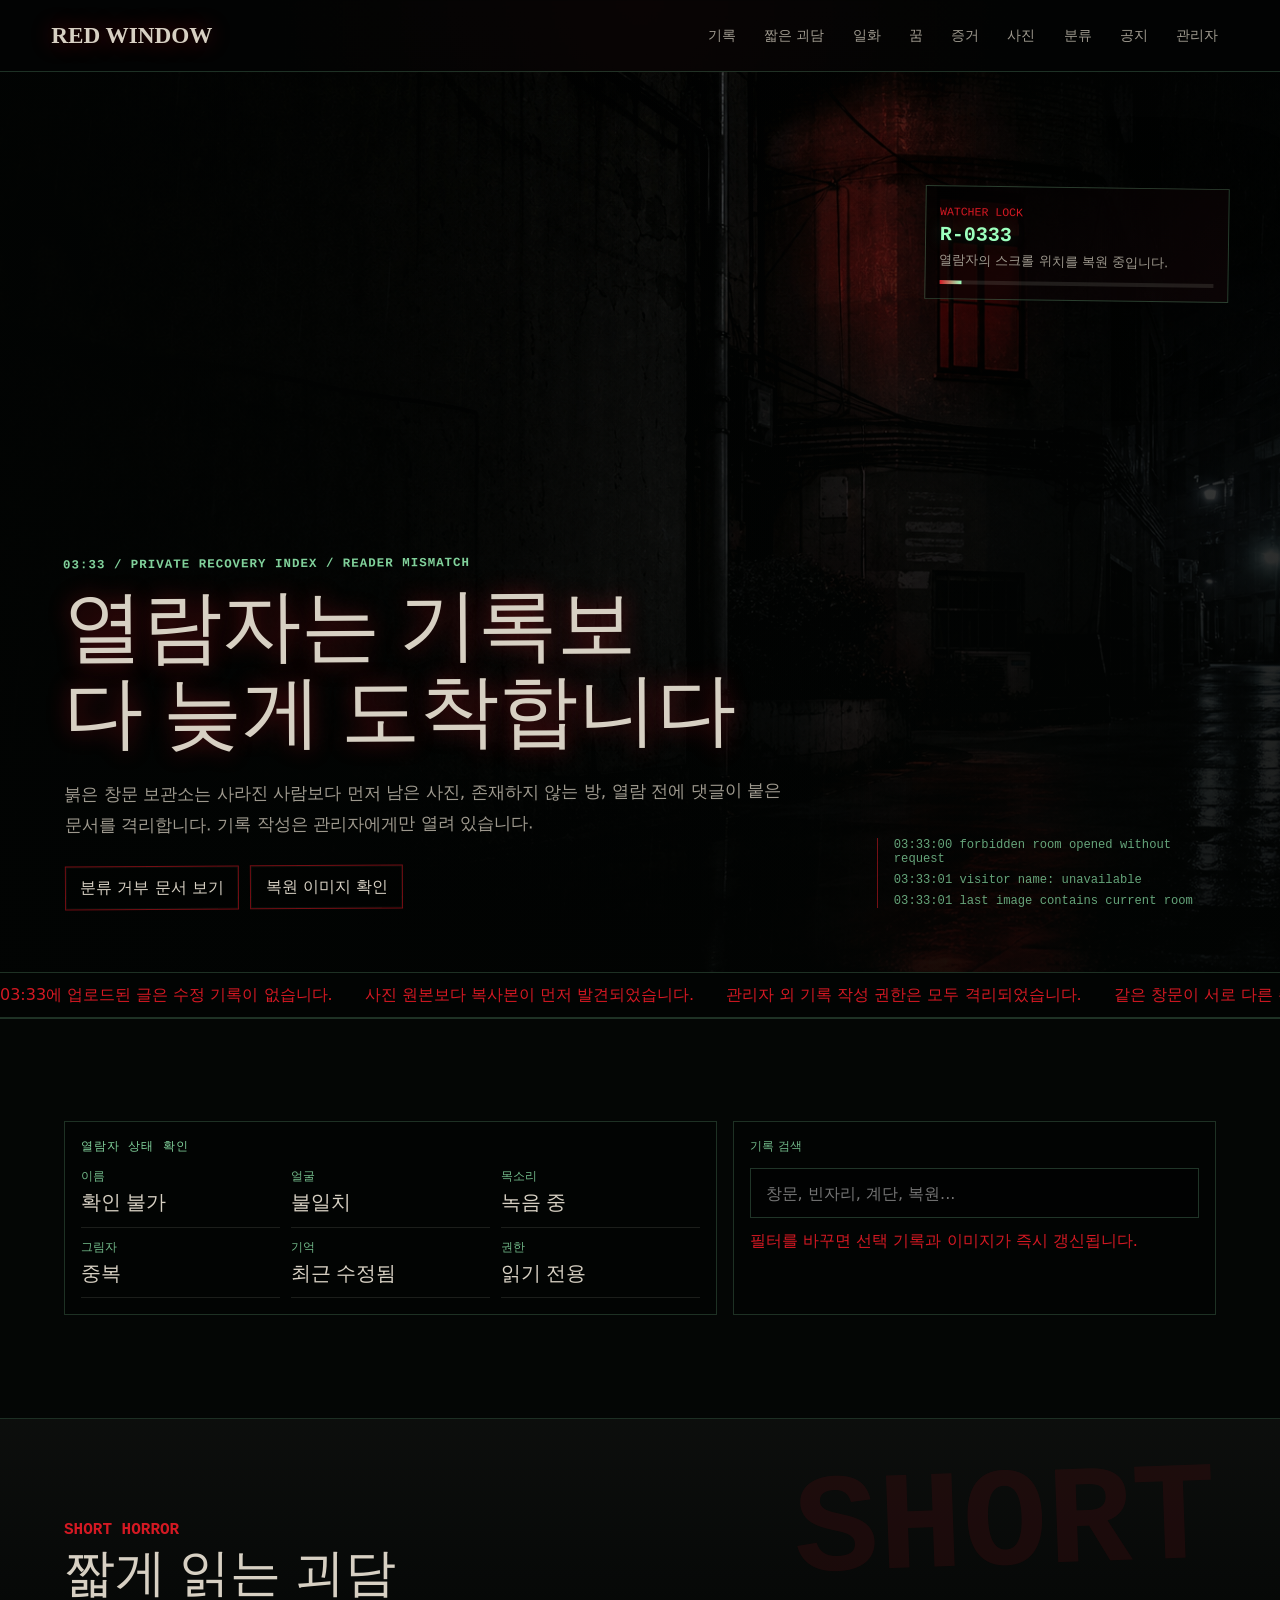
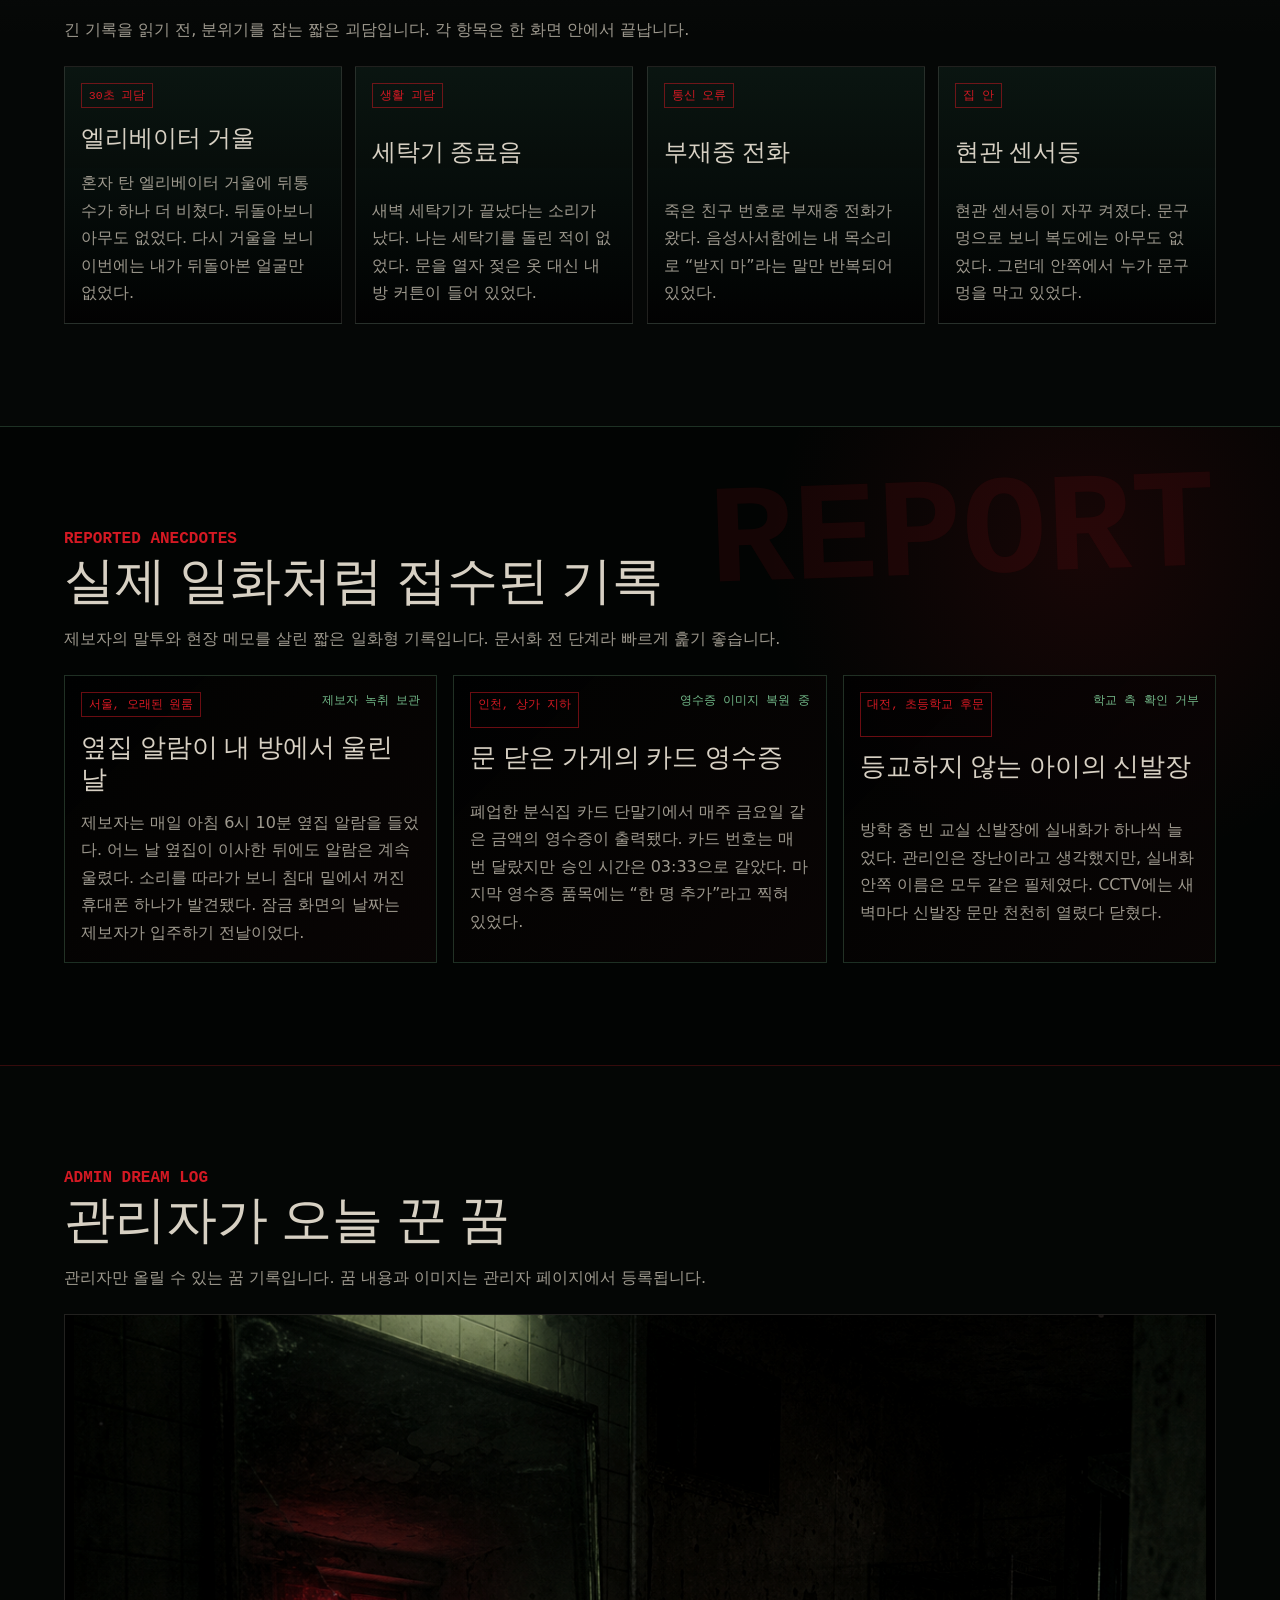
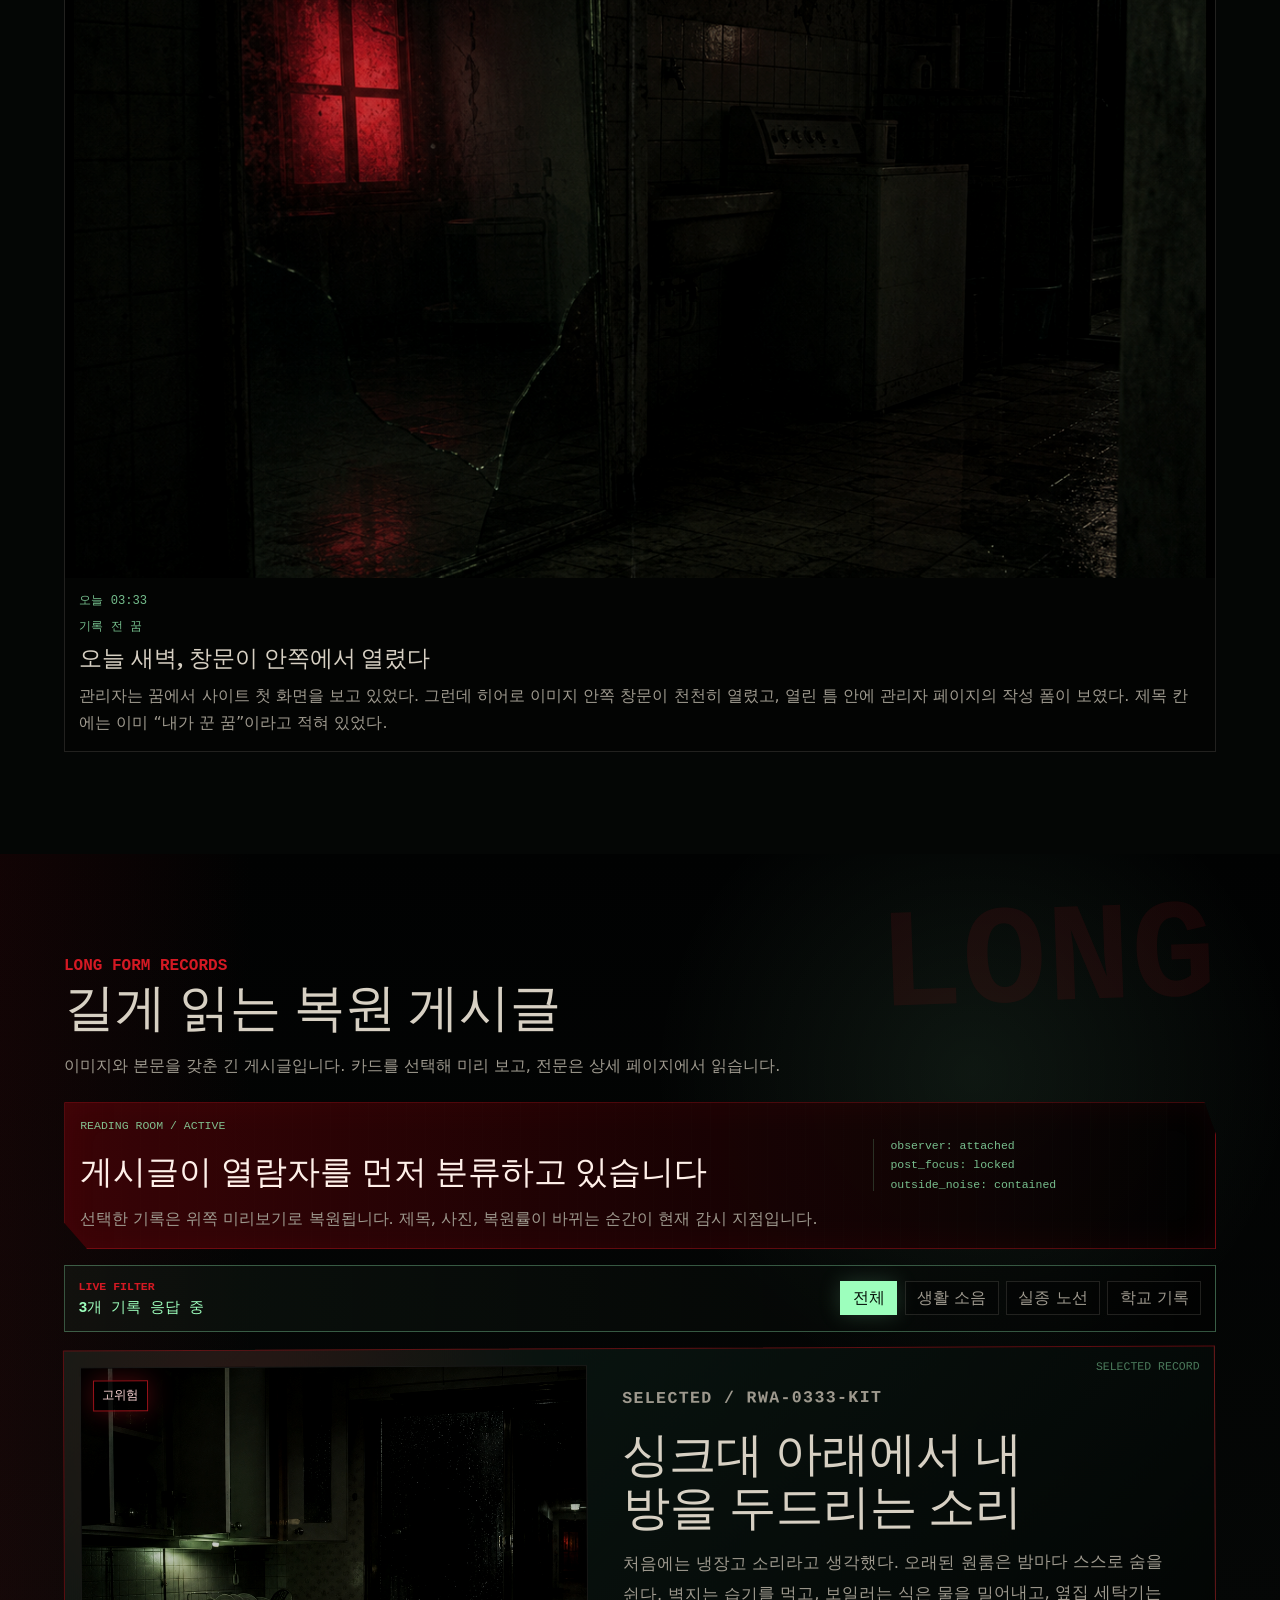
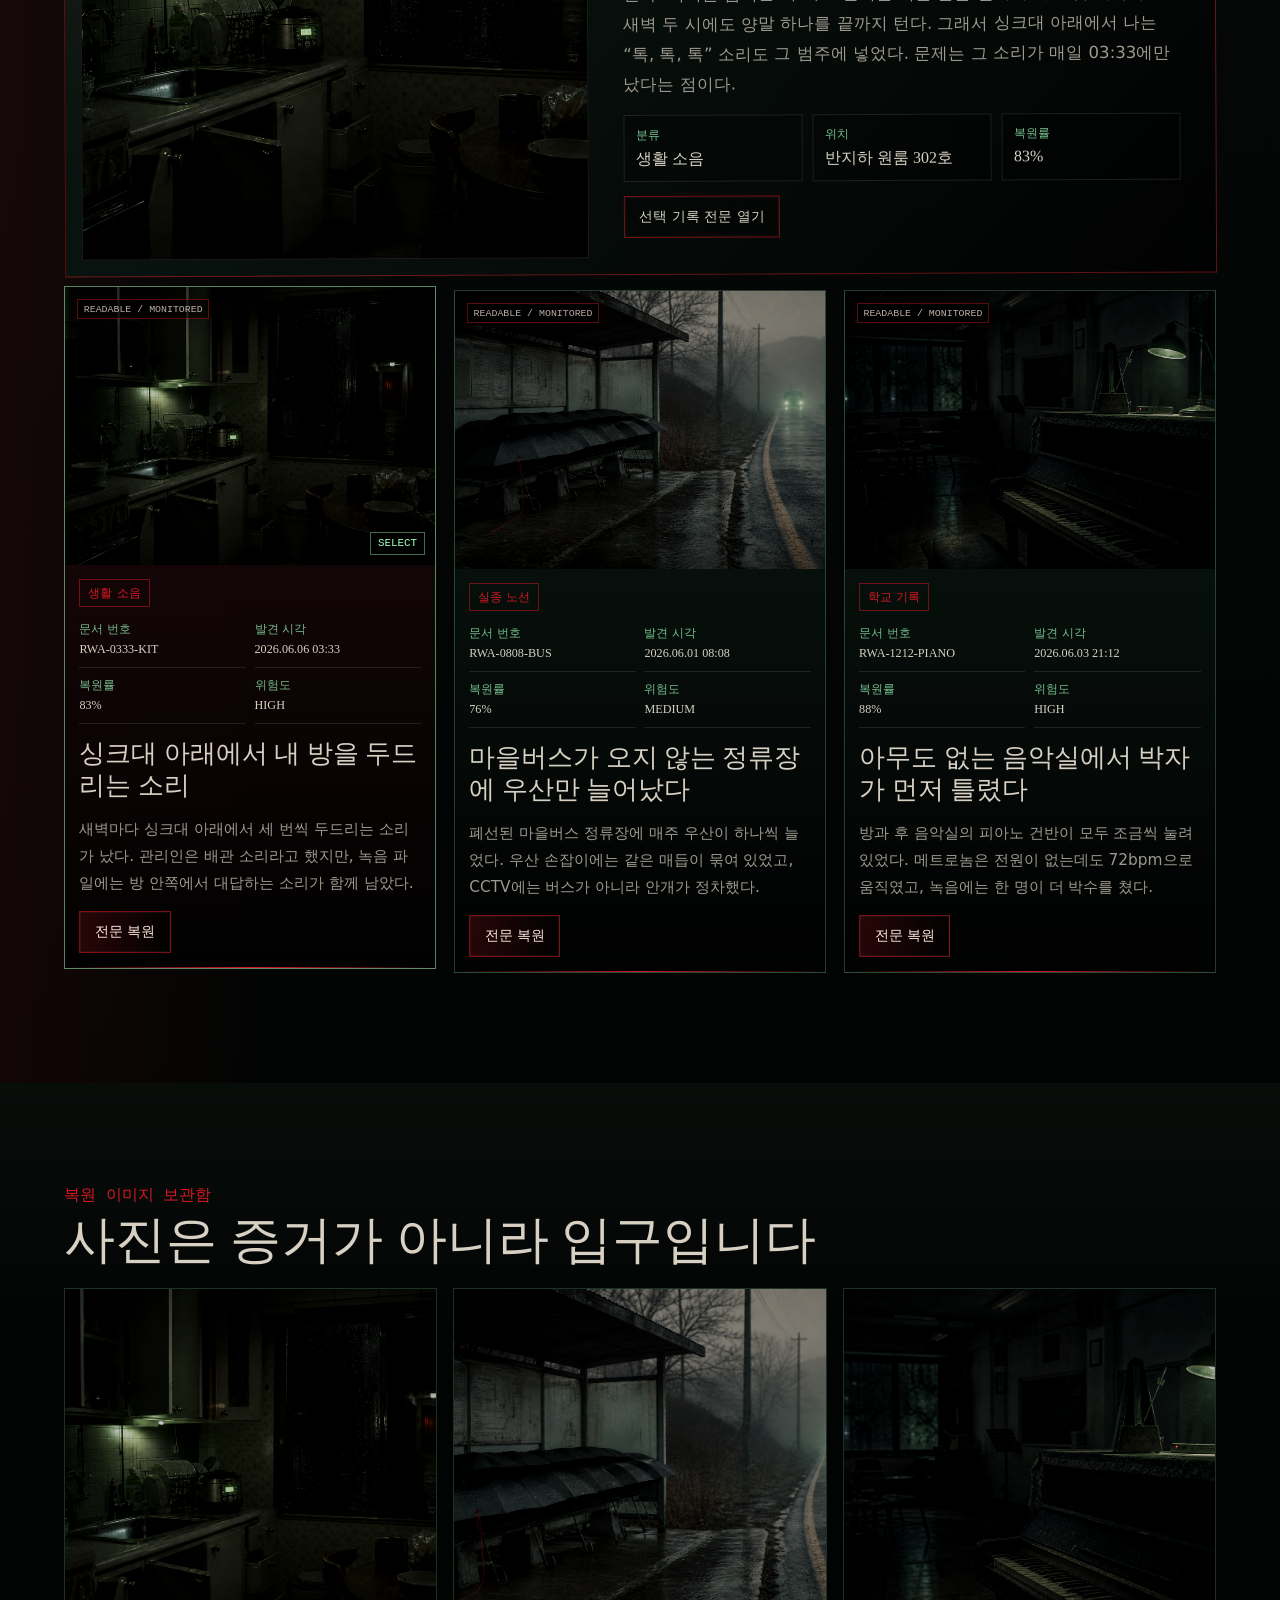
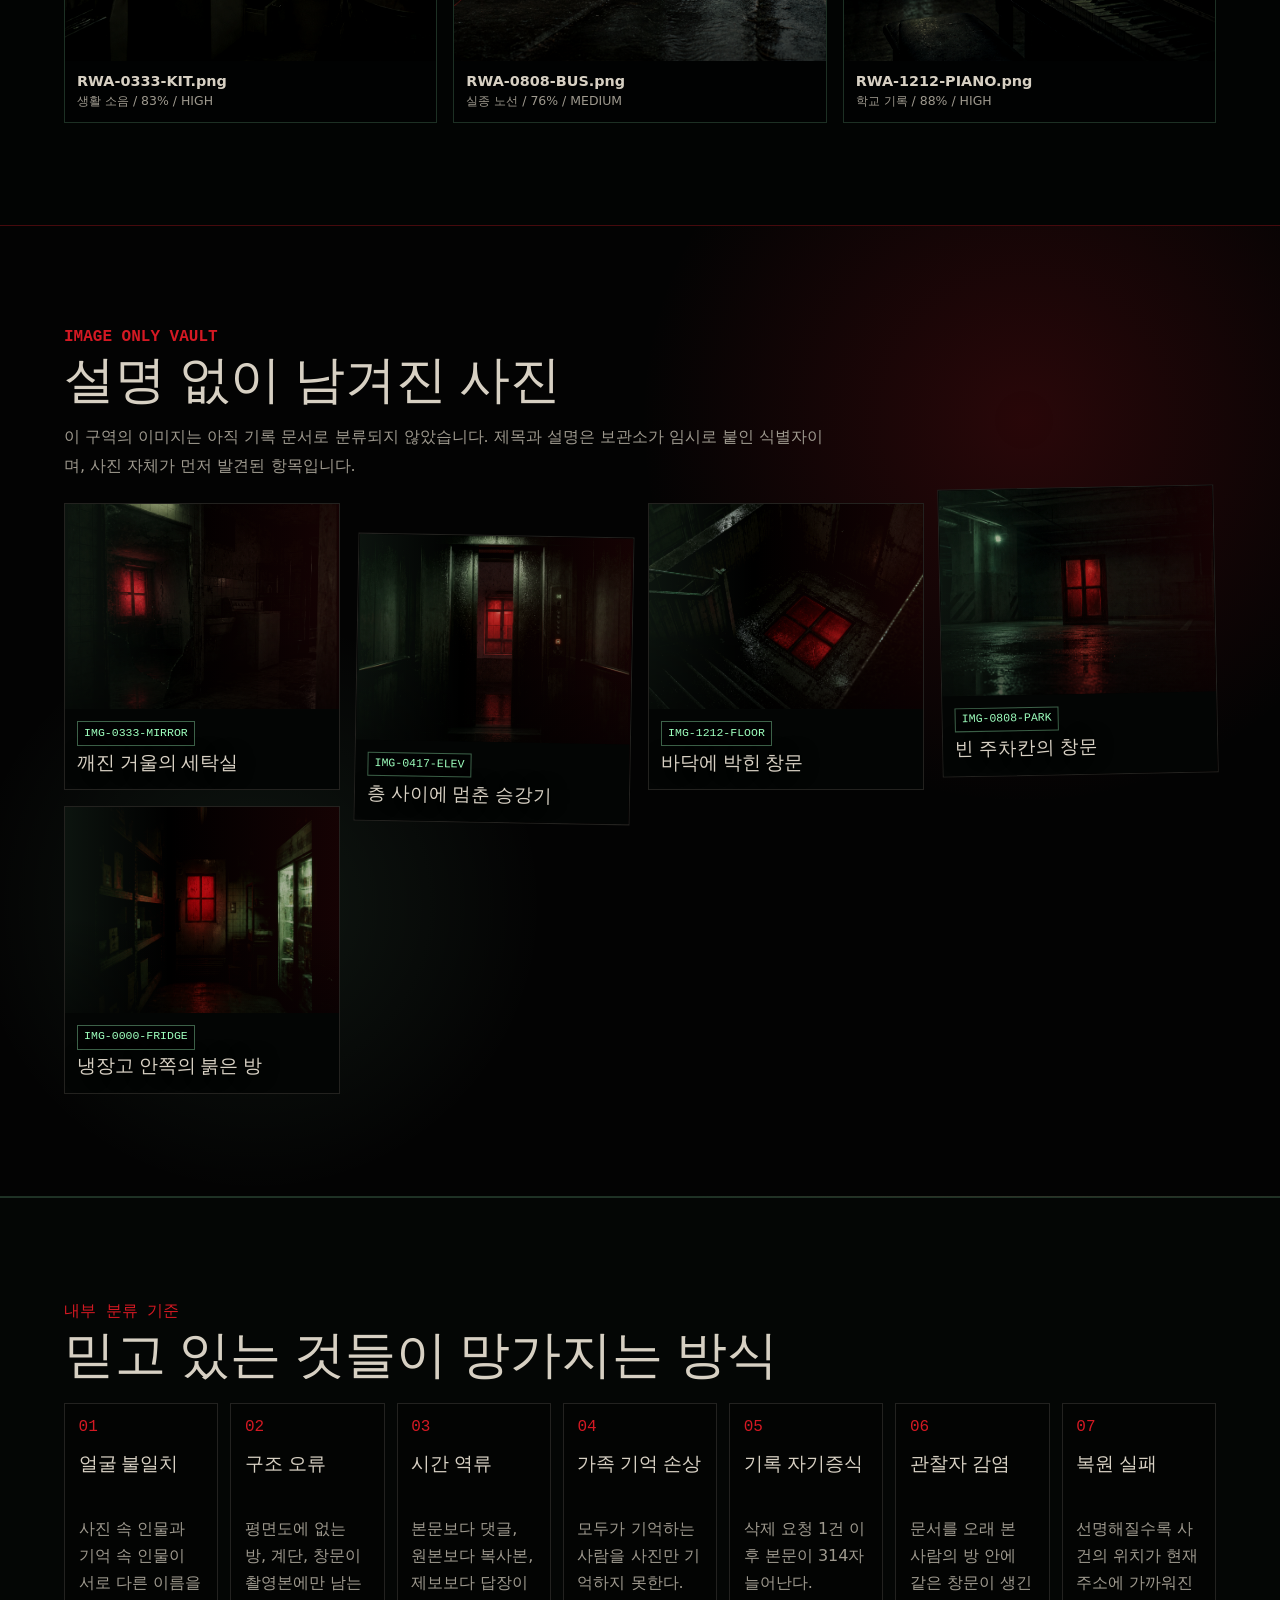
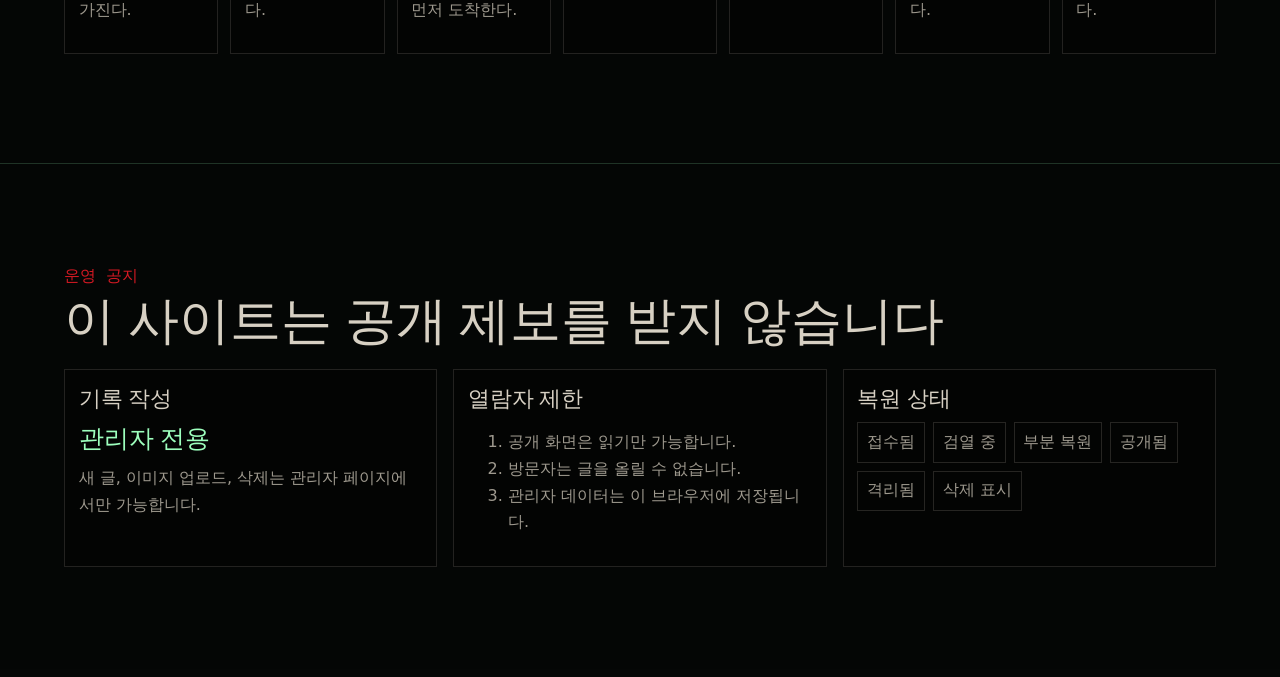
==== index.html @ 546f2773 "Add static red window website" ====
<!doctype html>
<html lang="ko">
  <head>
    <meta charset="UTF-8" />
    <meta name="viewport" content="width=device-width, initial-scale=1.0" />
    <title>RED WINDOW</title>
    <link rel="stylesheet" href="./css/styles.css" />
  </head>
  <body>
    <div class="noise" aria-hidden="true"></div>
    <div class="cursor-light" aria-hidden="true"></div>
    <div class="haunt-layer" aria-hidden="true">
      <span>뒤돌아보지 마세요</span>
      <span>기록이 먼저 읽었습니다</span>
      <span>03:33</span>
      <span>열람자 불일치</span>
    </div>
    <div class="apparition" id="apparition" aria-hidden="true">방금 뒤에서 열람했습니다</div>
    <div class="terminal-bleed" aria-hidden="true">
      <span>restore://reader_shadow.diff</span>
      <span>face_match: failed</span>
      <span>window_count: +1</span>
      <span>do_not_scroll_back</span>
    </div>

    <header class="site-header">
      <a class="brand glitch-text" href="#top" data-text="RED WINDOW">RED WINDOW</a>
      <nav class="main-nav" aria-label="주요 메뉴">
        <a href="#archive">기록</a>
        <a href="#short-stories">짧은 괴담</a>
        <a href="#anecdotes">일화</a>
        <a href="#dreams">꿈</a>
        <a href="#evidence">증거</a>
        <a href="#image-vault">사진</a>
        <a href="#protocol">분류</a>
        <a href="#notice">공지</a>
        <a href="./admin.html">관리자</a>
      </nav>
    </header>

    <main>
      <section class="hero" id="top">
        <img src="./assets/red-window-site-hero.png" alt="비 오는 골목의 붉은 창문" class="hero-image" />
        <div class="hero-shade"></div>
        <div class="hero-content">
          <p class="kicker">03:33 / PRIVATE RECOVERY INDEX / READER MISMATCH</p>
          <h1 class="glitch-text hero-title" data-text="열람자는 기록보다 늦게 도착합니다">
            열람자는 기록보다 늦게 도착합니다
          </h1>
          <p class="hero-copy">
            붉은 창문 보관소는 사라진 사람보다 먼저 남은 사진, 존재하지 않는 방,
            열람 전에 댓글이 붙은 문서를 격리합니다. 기록 작성은 관리자에게만 열려 있습니다.
          </p>
          <div class="hero-actions">
            <a href="#archive">분류 거부 문서 보기</a>
            <a href="#evidence">복원 이미지 확인</a>
          </div>
        </div>
        <div class="corner-log" aria-live="polite">
          <span>03:33:00 forbidden room opened without request</span>
          <span>03:33:01 visitor name: unavailable</span>
          <span>03:33:01 last image contains current room</span>
        </div>
        <aside class="watcher-panel" aria-label="관찰자 패널">
          <span>WATCHER LOCK</span>
          <strong id="watcher-code">R-0333</strong>
          <p id="watcher-message">열람자의 스크롤 위치를 복원 중입니다.</p>
          <div><i id="watcher-bar"></i></div>
        </aside>
      </section>

      <section class="ticker" aria-label="이상 신호">
        <span>03:33에 업로드된 글은 수정 기록이 없습니다.</span>
        <span>사진 원본보다 복사본이 먼저 발견되었습니다.</span>
        <span>관리자 외 기록 작성 권한은 모두 격리되었습니다.</span>
        <span>같은 창문이 서로 다른 주소에서 보고되었습니다.</span>
      </section>

      <section class="identity-check">
        <div class="identity-panel">
          <p class="type">열람자 상태 확인</p>
          <dl>
            <div><dt>이름</dt><dd>확인 불가</dd></div>
            <div><dt>얼굴</dt><dd>불일치</dd></div>
            <div><dt>목소리</dt><dd>녹음 중</dd></div>
            <div><dt>그림자</dt><dd>중복</dd></div>
            <div><dt>기억</dt><dd>최근 수정됨</dd></div>
            <div><dt>권한</dt><dd>읽기 전용</dd></div>
          </dl>
        </div>
        <div class="search-panel">
          <label for="archive-search">기록 검색</label>
          <input id="archive-search" type="search" placeholder="창문, 빈자리, 계단, 복원..." />
          <p class="search-output" id="search-output">입력하기 전에 이미 결과가 선택되었습니다.</p>
        </div>
      </section>

      <section class="quick-board" id="short-stories">
        <div class="section-sigil" aria-hidden="true">SHORT</div>
        <div class="section-title">
          <p>SHORT HORROR</p>
          <h2>짧게 읽는 괴담</h2>
        </div>
        <p class="section-guide">긴 기록을 읽기 전, 분위기를 잡는 짧은 괴담입니다. 각 항목은 한 화면 안에서 끝납니다.</p>
        <div class="quick-grid" id="short-story-list"></div>
      </section>

      <section class="anecdote-board" id="anecdotes">
        <div class="section-sigil" aria-hidden="true">REPORT</div>
        <div class="section-title">
          <p>REPORTED ANECDOTES</p>
          <h2>실제 일화처럼 접수된 기록</h2>
        </div>
        <p class="section-guide">제보자의 말투와 현장 메모를 살린 짧은 일화형 기록입니다. 문서화 전 단계라 빠르게 훑기 좋습니다.</p>
        <div class="anecdote-list" id="anecdote-list"></div>
      </section>

      <section class="dream-board" id="dreams">
        <div class="section-title">
          <p>ADMIN DREAM LOG</p>
          <h2>관리자가 오늘 꾼 꿈</h2>
        </div>
        <p class="section-guide">관리자만 올릴 수 있는 꿈 기록입니다. 꿈 내용과 이미지는 관리자 페이지에서 등록됩니다.</p>
        <div class="dream-grid" id="dream-list"></div>
      </section>

      <section class="archive-board" id="archive">
        <div class="section-sigil" aria-hidden="true">LONG</div>
        <div class="section-title">
          <p>LONG FORM RECORDS</p>
          <h2>길게 읽는 복원 게시글</h2>
        </div>
        <p class="section-guide">이미지와 본문을 갖춘 긴 게시글입니다. 카드를 선택해 미리 보고, 전문은 상세 페이지에서 읽습니다.</p>
        <aside class="archive-surveillance" aria-label="게시글 감시 상태">
          <span>READING ROOM / ACTIVE</span>
          <strong>게시글이 열람자를 먼저 분류하고 있습니다</strong>
          <p>선택한 기록은 위쪽 미리보기로 복원됩니다. 제목, 사진, 복원률이 바뀌는 순간이 현재 감시 지점입니다.</p>
          <div>
            <i>observer: attached</i>
            <i>post_focus: locked</i>
            <i>outside_noise: contained</i>
          </div>
        </aside>
        <div class="archive-console" aria-label="기록 제어 패널">
          <div>
            <span class="console-label">LIVE FILTER</span>
            <strong id="archive-count">0 records responding</strong>
          </div>
          <div class="filter-tabs" id="filter-tabs"></div>
        </div>
        <article class="featured-record" id="featured-record" aria-live="polite"></article>
        <div class="cards" id="record-list"></div>
      </section>

      <section class="evidence-vault" id="evidence">
        <div class="section-title">
          <p>복원 이미지 보관함</p>
          <h2>사진은 증거가 아니라 입구입니다</h2>
        </div>
        <div class="evidence-grid" id="evidence-grid"></div>
      </section>

      <section class="image-vault" id="image-vault">
        <div class="section-title">
          <p>IMAGE ONLY VAULT</p>
          <h2>설명 없이 남겨진 사진</h2>
        </div>
        <p class="image-vault-copy">
          이 구역의 이미지는 아직 기록 문서로 분류되지 않았습니다. 제목과 설명은 보관소가 임시로 붙인 식별자이며,
          사진 자체가 먼저 발견된 항목입니다.
        </p>
        <div class="image-only-grid" id="image-only-grid"></div>
      </section>

      <section class="category-board" id="protocol">
        <div class="section-title">
          <p>내부 분류 기준</p>
          <h2>믿고 있는 것들이 망가지는 방식</h2>
        </div>
        <div class="category-grid">
          <article><span>01</span><strong>얼굴 불일치</strong><p>사진 속 인물과 기억 속 인물이 서로 다른 이름을 가진다.</p></article>
          <article><span>02</span><strong>구조 오류</strong><p>평면도에 없는 방, 계단, 창문이 촬영본에만 남는다.</p></article>
          <article><span>03</span><strong>시간 역류</strong><p>본문보다 댓글, 원본보다 복사본, 제보보다 답장이 먼저 도착한다.</p></article>
          <article><span>04</span><strong>가족 기억 손상</strong><p>모두가 기억하는 사람을 사진만 기억하지 못한다.</p></article>
          <article><span>05</span><strong>기록 자기증식</strong><p>삭제 요청 1건 이후 본문이 314자 늘어난다.</p></article>
          <article><span>06</span><strong>관찰자 감염</strong><p>문서를 오래 본 사람의 방 안에 같은 창문이 생긴다.</p></article>
          <article><span>07</span><strong>복원 실패</strong><p>선명해질수록 사건의 위치가 현재 주소에 가까워진다.</p></article>
        </div>
      </section>

      <section class="operations-board" id="notice">
        <div class="section-title">
          <p>운영 공지</p>
          <h2>이 사이트는 공개 제보를 받지 않습니다</h2>
        </div>
        <div class="operations-grid">
          <article>
            <h3>기록 작성</h3>
            <p>관리자 전용</p>
            <span>새 글, 이미지 업로드, 삭제는 관리자 페이지에서만 가능합니다.</span>
          </article>
          <article>
            <h3>열람자 제한</h3>
            <ol>
              <li>공개 화면은 읽기만 가능합니다.</li>
              <li>방문자는 글을 올릴 수 없습니다.</li>
              <li>관리자 데이터는 이 브라우저에 저장됩니다.</li>
            </ol>
          </article>
          <article>
            <h3>복원 상태</h3>
            <div class="status-stack">
              <span>접수됨</span>
              <span>검열 중</span>
              <span>부분 복원</span>
              <span>공개됨</span>
              <span>격리됨</span>
              <span>삭제 표시</span>
            </div>
          </article>
        </div>
      </section>
    </main>

    <dialog class="record-dialog" id="record-dialog">
      <button class="dialog-close" type="button" id="dialog-close" aria-label="닫기">닫기</button>
      <article id="dialog-content"></article>
    </dialog>

    <script src="./data/data.js"></script>
    <script src="./js/fear.js"></script>
    <script src="./js/main.js"></script>
  </body>
</html>
---- css/styles.css ----
:root {
  --bg: #050706;
  --panel: rgba(8, 17, 14, 0.78);
  --paper: #d7d0c3;
  --paper-dim: #9e998e;
  --acid: #9dffbd;
  --red: #d41923;
  --rust: #8f3c24;
  --line: rgba(157, 255, 189, 0.18);
  --shadow: rgba(0, 0, 0, 0.78);
  --cursor-x: 50vw;
  --cursor-y: 50vh;
  color: var(--paper);
  background: var(--bg);
  font-family:
    "IBM Plex Sans KR",
    "Apple SD Gothic Neo",
    "Malgun Gothic",
    system-ui,
    sans-serif;
  font-synthesis: none;
  text-rendering: optimizeLegibility;
  -webkit-font-smoothing: antialiased;
  -moz-osx-font-smoothing: grayscale;
}

* {
  box-sizing: border-box;
}

html {
  scroll-behavior: smooth;
  background: var(--bg);
}

body {
  min-width: 360px;
  min-height: 100vh;
  margin: 0;
  color: var(--paper);
  background:
    radial-gradient(circle at 50% 0%, rgba(212, 25, 35, 0.12), transparent 24rem),
    linear-gradient(180deg, #050706, #020403 38rem, #050706);
}

body::before {
  content: "";
  position: fixed;
  inset: 0;
  z-index: 35;
  pointer-events: none;
  opacity: 0.06;
  background: repeating-linear-gradient(
    0deg,
    rgba(255, 255, 255, 0.12) 0,
    rgba(255, 255, 255, 0.12) 1px,
    transparent 1px,
    transparent 4px
  );
  mix-blend-mode: overlay;
}

a,
button {
  color: inherit;
}

a {
  text-decoration: none;
}

button,
input,
textarea,
select {
  font: inherit;
}

button {
  cursor: pointer;
}

.noise,
.cursor-light {
  position: fixed;
  inset: 0;
  pointer-events: none;
}

.noise {
  display: none;
  z-index: 34;
  opacity: 0.04;
  background-image:
    linear-gradient(rgba(157, 255, 189, 0.16) 1px, transparent 1px),
    linear-gradient(90deg, rgba(212, 25, 35, 0.12) 1px, transparent 1px);
  background-size: 3px 3px;
}

.cursor-light {
  display: none;
  z-index: 33;
  background: none;
}

.site-header {
  position: fixed;
  inset: 0 0 auto;
  z-index: 40;
  min-height: 72px;
  display: flex;
  align-items: center;
  justify-content: space-between;
  gap: 1rem;
  padding: 0.85rem clamp(1rem, 4vw, 4rem);
  border-bottom: 1px solid var(--line);
  background: rgba(2, 4, 3, 0.72);
  backdrop-filter: blur(14px);
}

.brand {
  color: var(--paper);
  font-family: "Noto Serif KR", serif;
  font-size: clamp(1rem, 2vw, 1.45rem);
  font-weight: 900;
  letter-spacing: 0;
}

.main-nav {
  display: flex;
  flex-wrap: wrap;
  justify-content: flex-end;
  gap: 0.4rem;
}

.main-nav a {
  min-height: 34px;
  display: inline-flex;
  align-items: center;
  border: 1px solid transparent;
  padding: 0 0.62rem;
  color: var(--paper-dim);
  font-size: 0.86rem;
}

.main-nav a:hover {
  border-color: var(--line);
  color: var(--acid);
  background: rgba(157, 255, 189, 0.04);
}

.glitch-text {
  position: relative;
  text-shadow: 0 0 22px rgba(212, 25, 35, 0.45);
}

.glitch-text::before,
.glitch-text::after {
  content: attr(data-text);
  position: absolute;
  inset: 0;
  pointer-events: none;
  opacity: 0;
}

.glitch-text::before {
  color: var(--red);
  transform: translate(2px, -1px);
}

.glitch-text::after {
  color: var(--acid);
  transform: translate(-2px, 1px);
}

.glitch-text:hover::before,
.glitch-text:hover::after,
.hero-title::before,
.hero-title::after {
  animation: glitchFlash 3.6s steps(1) infinite;
}

.hero {
  position: relative;
  min-height: 100vh;
  display: grid;
  align-items: end;
  overflow: hidden;
  padding: 8rem clamp(1rem, 5vw, 5rem) 4rem;
}

.hero-image {
  position: absolute;
  inset: 0;
  width: 100%;
  height: 100%;
  object-fit: cover;
  filter: saturate(0.86) contrast(1.08) brightness(0.88);
  transform: scale(1.02);
  animation: imageBreath 9s ease-in-out infinite alternate;
}

.hero-shade {
  position: absolute;
  inset: 0;
  background:
    linear-gradient(90deg, rgba(2, 4, 3, 0.82), rgba(2, 4, 3, 0.28) 46%, rgba(2, 4, 3, 0.62)),
    linear-gradient(180deg, rgba(2, 4, 3, 0.06), rgba(2, 4, 3, 0.78));
}

.hero-content {
  position: relative;
  z-index: 1;
  width: min(50rem, 100%);
}

.kicker,
.type {
  margin: 0 0 0.8rem;
  color: rgba(157, 255, 189, 0.82);
  font-family: Consolas, "IBM Plex Mono", monospace;
  font-size: 0.78rem;
  font-weight: 700;
  letter-spacing: 0.08em;
}

.hero-title {
  margin: 0;
  color: var(--paper);
  font-family: "Noto Serif KR", serif;
  font-size: clamp(2.8rem, 6.2vw, 6.2rem);
  line-height: 1.08;
  letter-spacing: 0;
  text-wrap: balance;
}

.hero-copy {
  width: min(46rem, 100%);
  margin: 1.4rem 0 0;
  color: var(--paper-dim);
  font-size: 1.08rem;
  line-height: 1.8;
}

.hero-actions {
  display: flex;
  flex-wrap: wrap;
  gap: 0.7rem;
  margin-top: 1.6rem;
}

.hero-actions a,
.warped-link,
.admin-form button,
.admin-gate button,
.admin-panel-head button,
.submit-band a {
  min-height: 42px;
  border: 1px solid rgba(212, 25, 35, 0.55);
  border-radius: 0;
  padding: 0.65rem 0.9rem;
  color: var(--paper);
  background: rgba(0, 0, 0, 0.35);
  box-shadow: inset 0 0 0 1px rgba(157, 255, 189, 0.05);
  text-decoration: none;
}

.hero-actions a:hover,
.warped-link:hover,
.admin-form button:hover,
.admin-gate button:hover,
.admin-panel-head button:hover {
  color: var(--acid);
  border-color: var(--acid);
  background: rgba(157, 255, 189, 0.06);
}

.corner-log {
  position: absolute;
  right: clamp(1rem, 4vw, 4rem);
  bottom: 4rem;
  z-index: 1;
  width: min(22rem, calc(100vw - 2rem));
  display: grid;
  gap: 0.45rem;
  border-left: 1px solid rgba(212, 25, 35, 0.55);
  padding-left: 1rem;
  color: rgba(157, 255, 189, 0.64);
  font-family: Consolas, "IBM Plex Mono", monospace;
  font-size: 0.76rem;
}

.watcher-panel {
  position: absolute;
  right: clamp(1rem, 4vw, 4rem);
  top: 7.2rem;
  z-index: 2;
  width: min(19rem, calc(100vw - 2rem));
  border: 1px solid rgba(157, 255, 189, 0.24);
  padding: 0.85rem;
  color: var(--paper);
  background:
    linear-gradient(135deg, rgba(0, 0, 0, 0.66), rgba(21, 6, 8, 0.5)),
    rgba(0, 0, 0, 0.38);
  box-shadow: 0 24px 80px rgba(0, 0, 0, 0.5);
  backdrop-filter: blur(10px);
}

.watcher-panel span {
  color: var(--red);
  font-family: Consolas, "IBM Plex Mono", monospace;
  font-size: 0.72rem;
}

.watcher-panel strong {
  display: block;
  margin: 0.25rem 0;
  color: var(--acid);
  font-family: Consolas, "IBM Plex Mono", monospace;
  font-size: 1.25rem;
  text-shadow: 0 0 18px rgba(157, 255, 189, 0.22);
}

.watcher-panel p {
  margin: 0 0 0.65rem;
  color: var(--paper-dim);
  font-size: 0.82rem;
  line-height: 1.55;
}

.watcher-panel div {
  height: 4px;
  overflow: hidden;
  background: rgba(215, 208, 195, 0.12);
}

.watcher-panel i {
  display: block;
  width: 100%;
  height: 100%;
  transform-origin: left;
  background: linear-gradient(90deg, var(--red), var(--acid));
}

.ticker {
  display: flex;
  gap: 2rem;
  overflow: hidden;
  border-block: 1px solid var(--line);
  padding: 0.72rem 0;
  color: var(--red);
  background: #020403;
  white-space: nowrap;
}

.ticker span {
  min-width: max-content;
  animation: tickerMove 22s linear infinite;
}

.identity-check,
.quick-board,
.anecdote-board,
.dream-board,
.archive-board,
.category-board,
.evidence-vault,
.image-vault,
.operations-board,
.admin-shell {
  padding: clamp(4rem, 8vw, 7rem) clamp(1rem, 5vw, 5rem);
}

.identity-check {
  display: grid;
  grid-template-columns: minmax(0, 1.15fr) minmax(18rem, 0.85fr);
  gap: 1rem;
  border-top: 1px solid var(--line);
  background: #040605;
}

.identity-panel,
.search-panel,
.app-panel {
  border: 1px solid var(--line);
  background: rgba(0, 0, 0, 0.38);
  box-shadow: 0 22px 70px var(--shadow);
}

.identity-panel,
.search-panel {
  padding: 1rem;
}

.identity-panel dl {
  display: grid;
  grid-template-columns: repeat(3, minmax(0, 1fr));
  gap: 0.7rem;
  margin: 0;
}

.identity-panel div,
.case-meta div,
.dialog-meta div {
  border-bottom: 1px solid rgba(215, 208, 195, 0.12);
  padding-bottom: 0.65rem;
}

.identity-panel dt,
.search-panel label,
.case-meta dt,
.dialog-meta dt {
  color: rgba(157, 255, 189, 0.72);
  font-size: 0.78rem;
}

.identity-panel dd,
.case-meta dd,
.dialog-meta dd {
  margin: 0.25rem 0 0;
  color: var(--paper);
  font-family: "Noto Serif KR", serif;
}

.identity-panel dd {
  font-size: 1.25rem;
}

.search-panel {
  display: grid;
  align-content: start;
  gap: 0.8rem;
}

.search-panel input,
.admin-form input,
.admin-form textarea,
.admin-form select,
.admin-gate input {
  width: 100%;
  border: 1px solid rgba(157, 255, 189, 0.2);
  border-radius: 0;
  padding: 0.9rem;
  color: var(--paper);
  background: rgba(0, 0, 0, 0.45);
  outline: none;
}

.search-panel input:focus,
.admin-form input:focus,
.admin-form textarea:focus,
.admin-form select:focus,
.admin-gate input:focus {
  border-color: rgba(157, 255, 189, 0.72);
  box-shadow: 0 0 0 1px rgba(157, 255, 189, 0.18);
}

.search-output,
.admin-message {
  margin: 0;
  color: var(--red);
}

.archive-board,
.evidence-vault {
  position: relative;
  background:
    linear-gradient(180deg, rgba(157, 255, 189, 0.035), transparent 16rem),
    #020403;
}

.section-guide {
  position: relative;
  z-index: 1;
  width: min(48rem, 100%);
  margin: -0.3rem 0 1.4rem;
  color: var(--paper-dim);
  line-height: 1.75;
}

.section-sigil {
  position: absolute;
  right: clamp(1rem, 5vw, 5rem);
  top: 2.4rem;
  z-index: 0;
  color: rgba(212, 25, 35, 0.095);
  font-family: Consolas, "IBM Plex Mono", monospace;
  font-size: clamp(3.4rem, 11vw, 10rem);
  font-weight: 900;
  line-height: 1;
  pointer-events: none;
  transform: rotate(-2deg);
}

.quick-board {
  position: relative;
  overflow: hidden;
  border-top: 1px solid rgba(157, 255, 189, 0.16);
  background:
    linear-gradient(180deg, rgba(215, 208, 195, 0.035), transparent 14rem),
    #050706;
}

.quick-grid {
  display: grid;
  grid-template-columns: repeat(4, minmax(0, 1fr));
  gap: 0.85rem;
}

.quick-card {
  min-height: 16rem;
  display: grid;
  align-content: space-between;
  gap: 1rem;
  border: 1px solid rgba(215, 208, 195, 0.14);
  padding: 1rem;
  background:
    linear-gradient(180deg, rgba(13, 28, 22, 0.72), rgba(0, 0, 0, 0.48)),
    rgba(0, 0, 0, 0.36);
  transition: transform 180ms ease, border-color 180ms ease, background 180ms ease;
  box-shadow: inset 0 0 0 1px rgba(157, 255, 189, 0.03);
}

.quick-card:hover {
  border-color: rgba(157, 255, 189, 0.48);
  background:
    linear-gradient(180deg, rgba(24, 46, 36, 0.8), rgba(0, 0, 0, 0.5)),
    rgba(0, 0, 0, 0.36);
  transform: translateY(-4px);
}

.quick-card span,
.anecdote-card span {
  width: fit-content;
  display: inline-flex;
  border: 1px solid rgba(212, 25, 35, 0.5);
  padding: 0.24rem 0.42rem;
  color: var(--red);
  font-family: Consolas, "IBM Plex Mono", monospace;
  font-size: 0.72rem;
}

.quick-card h3,
.anecdote-card h3 {
  margin: 0;
  color: var(--paper);
  font-family: "Noto Serif KR", serif;
  line-height: 1.22;
}

.quick-card h3 {
  font-size: 1.5rem;
}

.quick-card p,
.anecdote-card p {
  margin: 0;
  color: var(--paper-dim);
  line-height: 1.72;
}

.anecdote-board {
  position: relative;
  overflow: hidden;
  border-top: 1px solid var(--line);
  background:
    radial-gradient(circle at 85% 20%, rgba(212, 25, 35, 0.1), transparent 20rem),
    #020403;
}

.dream-board {
  border-top: 1px solid rgba(212, 25, 35, 0.24);
  background: #040605;
}

.dream-grid {
  display: grid;
  grid-template-columns: repeat(auto-fit, minmax(18rem, 1fr));
  gap: 1rem;
}

.dream-card {
  border: 1px solid rgba(215, 208, 195, 0.14);
  background: rgba(0, 0, 0, 0.34);
}

.dream-card img {
  display: block;
  width: 100%;
  aspect-ratio: 4 / 3;
  object-fit: cover;
}

.dream-card > div {
  display: grid;
  gap: 0.55rem;
  padding: 0.9rem;
}

.dream-card span,
.dream-card strong {
  color: rgba(157, 255, 189, 0.74);
  font-family: Consolas, "IBM Plex Mono", monospace;
  font-size: 0.76rem;
}

.dream-card h3 {
  margin: 0;
  color: var(--paper);
  font-family: "Noto Serif KR", serif;
  font-size: 1.45rem;
  line-height: 1.25;
}

.dream-card p {
  margin: 0;
  color: var(--paper-dim);
  line-height: 1.72;
}

.anecdote-list {
  display: grid;
  grid-template-columns: repeat(3, minmax(0, 1fr));
  gap: 1rem;
}

.anecdote-card {
  display: grid;
  gap: 0.85rem;
  border: 1px solid var(--line);
  padding: 1rem;
  background:
    linear-gradient(135deg, rgba(0, 0, 0, 0.55), rgba(24, 8, 10, 0.32)),
    rgba(0, 0, 0, 0.32);
  box-shadow: 0 18px 60px rgba(0, 0, 0, 0.35);
  animation: quietPulse 6s ease-in-out infinite alternate;
}

.anecdote-card > div {
  display: flex;
  justify-content: space-between;
  gap: 0.7rem;
}

.anecdote-card strong {
  color: rgba(157, 255, 189, 0.72);
  font-family: Consolas, "IBM Plex Mono", monospace;
  font-size: 0.76rem;
  text-align: right;
}

.anecdote-card h3 {
  font-size: 1.65rem;
}

.image-vault {
  position: relative;
  overflow: hidden;
  border-top: 1px solid rgba(212, 25, 35, 0.32);
  border-bottom: 1px solid var(--line);
  background:
    radial-gradient(circle at 80% 20%, rgba(212, 25, 35, 0.18), transparent 24rem),
    radial-gradient(circle at 20% 70%, rgba(157, 255, 189, 0.08), transparent 18rem),
    #030303;
}

.image-vault::before {
  content: "IMAGE_ONLY / NOT_CLASSIFIED / DO_NOT_RESTORE";
  position: absolute;
  left: -2rem;
  top: 1.5rem;
  color: rgba(212, 25, 35, 0.08);
  font-family: Consolas, "IBM Plex Mono", monospace;
  font-size: clamp(2.6rem, 9vw, 8rem);
  font-weight: 900;
  white-space: nowrap;
  pointer-events: none;
}

.image-vault-copy {
  position: relative;
  z-index: 1;
  width: min(48rem, 100%);
  margin: -0.3rem 0 1.4rem;
  color: var(--paper-dim);
  line-height: 1.78;
}

.image-only-grid {
  position: relative;
  z-index: 1;
  display: grid;
  grid-template-columns: repeat(auto-fit, minmax(16rem, 1fr));
  grid-auto-rows: auto;
  align-items: stretch;
  gap: 1rem;
}

.image-only-card {
  position: relative;
  min-height: auto;
  margin: 0;
  border: 1px solid rgba(215, 208, 195, 0.16);
  background: #000;
  overflow: hidden;
  box-shadow: 0 22px 70px rgba(0, 0, 0, 0.48);
}

.image-only-card:first-child {
  grid-row: auto;
}

.image-only-card button {
  width: 100%;
  height: auto;
  display: block;
  border: 0;
  padding: 0;
  background: #000;
}

.image-only-card img {
  width: 100%;
  height: auto;
  min-height: 0;
  aspect-ratio: 4 / 3;
  display: block;
  object-fit: cover;
  filter: saturate(0.46) contrast(1.42) brightness(0.64);
  transform: none;
  transition: filter 220ms ease, transform 260ms ease;
}

.image-only-card:hover img {
  filter: saturate(0.94) contrast(1.55) brightness(0.86);
  transform: none;
}

.image-only-card::after {
  content: "";
  position: absolute;
  inset: 0;
  pointer-events: none;
  background:
    linear-gradient(180deg, transparent 38%, rgba(0, 0, 0, 0.9)),
    linear-gradient(90deg, rgba(157, 255, 189, 0.08), transparent 38%, rgba(212, 25, 35, 0.1));
}

.image-only-card figcaption {
  position: relative;
  z-index: 2;
  display: grid;
  gap: 0.28rem;
  max-width: none;
  min-height: 5rem;
  padding: 0.75rem;
  background: #030504;
}

.image-only-card figcaption span {
  width: fit-content;
  border: 1px solid rgba(157, 255, 189, 0.38);
  padding: 0.22rem 0.38rem;
  color: var(--acid);
  background: rgba(0, 0, 0, 0.58);
  font-family: Consolas, "IBM Plex Mono", monospace;
  font-size: 0.72rem;
}

.image-only-card figcaption strong {
  color: var(--paper);
  font-family: "Noto Serif KR", serif;
  font-size: clamp(1.05rem, 1.45vw, 1.28rem);
  line-height: 1.28;
  overflow-wrap: anywhere;
  text-shadow: 0 0 18px rgba(0, 0, 0, 0.85);
}

.archive-board::before,
.evidence-vault::before {
  content: "";
  position: absolute;
  inset: 0;
  pointer-events: none;
  opacity: 0.5;
  background:
    linear-gradient(90deg, transparent 0 24%, rgba(157, 255, 189, 0.05) 24.1% 24.25%, transparent 24.35%),
    linear-gradient(90deg, transparent 0 73%, rgba(212, 25, 35, 0.055) 73.1% 73.25%, transparent 73.35%);
}

.section-title {
  position: relative;
  z-index: 1;
  margin-bottom: 1.25rem;
}

.section-title p {
  margin: 0 0 0.35rem;
  color: var(--red);
  font-family: Consolas, "IBM Plex Mono", monospace;
  font-weight: 700;
}

.section-title h2,
.app-panel h1 {
  margin: 0;
  color: var(--paper);
  font-family: "Noto Serif KR", serif;
  font-size: clamp(2rem, 4vw, 4rem);
  line-height: 1.1;
  letter-spacing: 0;
}

.archive-console {
  position: relative;
  z-index: 1;
  display: grid;
  grid-template-columns: minmax(14rem, 0.35fr) minmax(0, 1fr);
  gap: 1rem;
  align-items: center;
  border: 1px solid var(--line);
  margin-bottom: 1rem;
  padding: 0.85rem;
  background:
    linear-gradient(90deg, rgba(157, 255, 189, 0.055), transparent),
    rgba(0, 0, 0, 0.42);
  box-shadow: 0 24px 80px rgba(0, 0, 0, 0.45);
}

.console-label {
  display: block;
  margin-bottom: 0.28rem;
  color: var(--red);
  font-family: Consolas, "IBM Plex Mono", monospace;
  font-size: 0.72rem;
  font-weight: 700;
}

.archive-console strong {
  color: var(--acid);
  font-family: Consolas, "IBM Plex Mono", monospace;
  font-size: 0.92rem;
}

.filter-tabs {
  display: flex;
  flex-wrap: wrap;
  justify-content: flex-end;
  gap: 0.45rem;
}

.filter-tabs button {
  min-height: 34px;
  border: 1px solid rgba(215, 208, 195, 0.14);
  padding: 0 0.72rem;
  color: var(--paper-dim);
  background: rgba(0, 0, 0, 0.35);
}

.filter-tabs button:hover,
.filter-tabs button.is-active {
  border-color: var(--acid);
  color: #061009;
  background: var(--acid);
  box-shadow: 0 0 22px rgba(157, 255, 189, 0.18);
}

.featured-record {
  position: relative;
  z-index: 1;
  display: grid;
  grid-template-columns: minmax(18rem, 0.92fr) minmax(0, 1.08fr);
  gap: 1rem;
  align-items: stretch;
  border: 1px solid rgba(157, 255, 189, 0.28);
  margin-bottom: 1rem;
  padding: clamp(0.75rem, 2vw, 1rem);
  background:
    radial-gradient(circle at 15% 15%, rgba(212, 25, 35, 0.16), transparent 20rem),
    linear-gradient(135deg, rgba(13, 28, 22, 0.92), rgba(0, 0, 0, 0.72)),
    #030504;
  box-shadow:
    0 30px 110px rgba(0, 0, 0, 0.62),
    inset 0 0 0 1px rgba(212, 25, 35, 0.16);
  overflow: hidden;
}

.featured-record::after {
  content: "";
  position: absolute;
  inset: 0;
  pointer-events: none;
  opacity: 0;
  background:
    linear-gradient(90deg, transparent, rgba(212, 25, 35, 0.22), transparent),
    repeating-linear-gradient(0deg, transparent 0 7px, rgba(157, 255, 189, 0.08) 8px);
}

.featured-record.is-changing::after {
  animation: contentFlash 520ms ease-out;
}

.featured-image-wrap {
  position: relative;
  min-height: 25rem;
  overflow: hidden;
  border: 1px solid rgba(215, 208, 195, 0.12);
  background: #000;
}

.featured-image-wrap img {
  width: 100%;
  height: 100%;
  display: block;
  object-fit: cover;
  filter: saturate(0.68) contrast(1.26) brightness(0.78);
  transition: transform 500ms ease, filter 500ms ease;
}

.featured-record:hover .featured-image-wrap img {
  transform: scale(1.045);
  filter: saturate(0.92) contrast(1.38) brightness(0.86);
}

.danger-chip {
  position: absolute;
  left: 0.75rem;
  top: 0.75rem;
  border: 1px solid rgba(212, 25, 35, 0.72);
  padding: 0.38rem 0.52rem;
  color: var(--paper);
  background: rgba(0, 0, 0, 0.68);
  font-family: Consolas, "IBM Plex Mono", monospace;
  font-size: 0.78rem;
}

.danger-high {
  color: #ffd8d8;
  box-shadow: 0 0 24px rgba(212, 25, 35, 0.35);
}

.danger-medium {
  color: #ffe8b0;
}

.danger-low {
  color: var(--acid);
}

.featured-copy {
  display: grid;
  align-content: center;
  gap: 0.9rem;
  padding: clamp(0.5rem, 2vw, 1.2rem);
}

.featured-copy h3 {
  margin: 0;
  color: var(--paper);
  font-family: "Noto Serif KR", serif;
  font-size: clamp(2rem, 4.6vw, 5rem);
  line-height: 1.12;
  text-wrap: balance;
}

.featured-copy p {
  margin: 0;
  color: var(--paper-dim);
  font-size: 1.04rem;
  line-height: 1.82;
}

.featured-meta {
  display: grid;
  grid-template-columns: repeat(3, minmax(0, 1fr));
  gap: 0.65rem;
  margin: 0;
}

.featured-meta div {
  border: 1px solid rgba(215, 208, 195, 0.12);
  padding: 0.7rem;
  background: rgba(0, 0, 0, 0.28);
}

.featured-meta dt {
  color: rgba(157, 255, 189, 0.74);
  font-size: 0.75rem;
}

.featured-meta dd {
  margin: 0.28rem 0 0;
  color: var(--paper);
  font-family: "Noto Serif KR", serif;
}

.featured-empty {
  grid-column: 1 / -1;
  padding: 2rem;
}

.featured-empty span {
  color: var(--red);
  font-family: Consolas, "IBM Plex Mono", monospace;
}

.featured-empty strong {
  display: block;
  margin-top: 0.4rem;
  color: var(--paper);
  font-family: "Noto Serif KR", serif;
  font-size: 2rem;
}

.cards {
  position: relative;
  z-index: 1;
  display: grid;
  grid-template-columns: repeat(auto-fit, minmax(18rem, 1fr));
  gap: 1rem;
  padding-bottom: 0.5rem;
}

.story-card {
  position: relative;
  min-height: 100%;
  display: grid;
  grid-template-rows: auto 1fr;
  align-content: start;
  gap: 0;
  border: 1px solid var(--line);
  padding: 0;
  background:
    linear-gradient(180deg, rgba(13, 28, 22, 0.88), rgba(0, 0, 0, 0.64)),
    rgba(0, 0, 0, 0.4);
  overflow: hidden;
  transition:
    transform 220ms ease,
    border-color 220ms ease,
    box-shadow 220ms ease,
    background 220ms ease;
  animation: quietPulse 7s ease-in-out infinite alternate;
}

.story-card::after {
  content: "";
  position: absolute;
  inset: auto 0 0;
  height: 1px;
  background: linear-gradient(90deg, transparent, var(--red), transparent);
}

.story-card:hover,
.story-card.is-selected {
  border-color: rgba(157, 255, 189, 0.52);
  box-shadow:
    0 22px 70px rgba(0, 0, 0, 0.5),
    0 0 34px rgba(157, 255, 189, 0.1);
  transform: translateY(-4px);
}

.story-card.is-selected {
  background:
    linear-gradient(180deg, rgba(35, 8, 11, 0.88), rgba(0, 0, 0, 0.72)),
    rgba(0, 0, 0, 0.45);
}

.card-select {
  position: relative;
  display: block;
  width: 100%;
  border: 0;
  padding: 0;
  background: #000;
  overflow: hidden;
}

.card-select::after {
  content: "SELECT";
  position: absolute;
  right: 0.65rem;
  bottom: 0.65rem;
  border: 1px solid rgba(157, 255, 189, 0.42);
  padding: 0.28rem 0.42rem;
  color: var(--acid);
  background: rgba(0, 0, 0, 0.55);
  font-family: Consolas, "IBM Plex Mono", monospace;
  font-size: 0.68rem;
  opacity: 0;
  transform: translateY(6px);
  transition: opacity 160ms ease, transform 160ms ease;
}

.story-card:hover .card-select::after,
.story-card.is-selected .card-select::after {
  opacity: 1;
  transform: translateY(0);
}

.card-select img {
  display: block;
  width: 100%;
  aspect-ratio: 4 / 3;
  object-fit: cover;
  filter: saturate(0.55) contrast(1.25) brightness(0.72);
  transition: transform 180ms ease, filter 180ms ease;
}

.story-card:hover .card-select img,
.story-card.is-selected .card-select img {
  filter: saturate(0.95) contrast(1.5) brightness(0.9);
  transform: scale(1.04);
}

.card-content {
  display: grid;
  gap: 0.85rem;
  padding: 0.9rem;
}

.case-strip {
  width: fit-content;
  display: inline-flex;
  border: 1px solid rgba(212, 25, 35, 0.5);
  padding: 0.28rem 0.5rem;
  color: var(--red);
  font-size: 0.76rem;
  font-weight: 700;
}

.case-meta,
.dialog-meta {
  display: grid;
  grid-template-columns: repeat(2, minmax(0, 1fr));
  gap: 0.55rem;
  margin: 0;
  color: var(--paper-dim);
  font-size: 0.76rem;
}

.story-card h3 {
  margin: 0;
  color: var(--paper);
  font-family: "Noto Serif KR", serif;
  font-size: 1.35rem;
  line-height: 1.25;
}

.story-card p,
.operations-grid span,
.operations-grid li,
.category-grid p,
.record-dialog p,
.app-panel p,
.admin-record p {
  color: var(--paper-dim);
  line-height: 1.68;
}

.story-card p {
  margin: 0;
}

.warped-link {
  width: fit-content;
  margin-top: auto;
  font-size: 0.86rem;
}

.evidence-grid {
  position: relative;
  z-index: 1;
  display: grid;
  grid-template-columns: repeat(auto-fit, minmax(14rem, 1fr));
  gap: 1rem;
}

.evidence-card {
  margin: 0;
  border: 1px solid var(--line);
  background: rgba(0, 0, 0, 0.38);
  overflow: hidden;
}

.evidence-card img {
  display: block;
  width: 100%;
  aspect-ratio: 1 / 1;
  object-fit: cover;
  filter: saturate(0.45) contrast(1.35) brightness(0.66);
  transition: filter 200ms ease, transform 200ms ease;
}

.evidence-card:hover img {
  filter: saturate(0.92) contrast(1.46) brightness(0.86);
  transform: scale(1.06);
}

.evidence-card figcaption {
  display: grid;
  gap: 0.25rem;
  padding: 0.75rem;
}

.evidence-card strong {
  color: var(--paper);
  font-size: 0.9rem;
}

.evidence-card span {
  color: var(--paper-dim);
  font-size: 0.78rem;
}

.category-board,
.operations-board {
  border-top: 1px solid var(--line);
  background: #040605;
}

.category-grid {
  display: grid;
  grid-template-columns: repeat(7, minmax(8.5rem, 1fr));
  gap: 0.75rem;
  overflow-x: auto;
  padding-bottom: 0.4rem;
}

.category-grid article,
.operations-grid article {
  border: 1px solid rgba(215, 208, 195, 0.15);
  padding: 0.85rem;
  background: rgba(0, 0, 0, 0.32);
  transition: border-color 180ms ease, transform 180ms ease, background 180ms ease;
}

.category-grid article:hover,
.operations-grid article:hover {
  border-color: rgba(157, 255, 189, 0.38);
  background: rgba(157, 255, 189, 0.045);
  transform: translateY(-3px);
}

.category-grid article {
  min-height: 13rem;
}

.category-grid span {
  display: block;
  margin-bottom: 1rem;
  color: var(--red);
  font-family: Consolas, monospace;
}

.category-grid strong {
  display: block;
  min-height: 3rem;
  color: var(--paper);
  font-family: "Noto Serif KR", serif;
  font-size: 1.2rem;
  line-height: 1.25;
}

.operations-grid {
  display: grid;
  grid-template-columns: repeat(3, minmax(0, 1fr));
  gap: 1rem;
}

.operations-grid h3 {
  margin: 0 0 0.6rem;
  color: var(--paper);
  font-family: "Noto Serif KR", serif;
  font-size: 1.35rem;
}

.operations-grid p {
  margin: 0 0 0.6rem;
  color: var(--acid);
  font-family: "Noto Serif KR", serif;
  font-size: 1.55rem;
}

.status-stack {
  display: flex;
  flex-wrap: wrap;
  gap: 0.5rem;
}

.status-stack span {
  border: 1px solid rgba(215, 208, 195, 0.16);
  padding: 0.35rem 0.55rem;
}

.record-dialog {
  width: min(58rem, calc(100vw - 2rem));
  max-height: calc(100vh - 2rem);
  border: 1px solid var(--line);
  padding: 1rem;
  color: var(--paper);
  background: rgba(3, 5, 4, 0.98);
  box-shadow: 0 40px 120px rgba(0, 0, 0, 0.9);
}

.record-page-body {
  background:
    radial-gradient(circle at var(--cursor-x) var(--cursor-y), rgba(157, 255, 189, 0.05), transparent 18rem),
    radial-gradient(circle at 80% 0%, rgba(212, 25, 35, 0.2), transparent 27rem),
    #020403;
}

.record-page {
  min-height: 100vh;
}

.record-hero {
  position: relative;
  min-height: 78vh;
  display: grid;
  align-items: end;
  overflow: hidden;
  padding: 8rem clamp(1rem, 5vw, 5rem) 4rem;
}

.record-hero > img {
  position: absolute;
  inset: 0;
  width: 100%;
  height: 100%;
  object-fit: cover;
  filter: saturate(0.64) contrast(1.22) brightness(0.58);
  transform: scale(1.02);
  animation: imageBreath 10s ease-in-out infinite alternate;
}

.record-hero-shade {
  position: absolute;
  inset: 0;
  background:
    linear-gradient(90deg, rgba(2, 4, 3, 0.95), rgba(2, 4, 3, 0.38) 48%, rgba(2, 4, 3, 0.84)),
    linear-gradient(180deg, rgba(2, 4, 3, 0.16), rgba(2, 4, 3, 0.98));
}

.record-hero-copy {
  position: relative;
  z-index: 1;
  width: min(70rem, 100%);
}

.back-link {
  width: fit-content;
  display: inline-flex;
  margin-bottom: 1rem;
  border: 1px solid rgba(157, 255, 189, 0.22);
  padding: 0.45rem 0.65rem;
  color: var(--acid);
  background: rgba(0, 0, 0, 0.34);
}

.record-hero h1 {
  max-width: 72rem;
  margin: 0;
  color: var(--paper);
  font-family: "Noto Serif KR", serif;
  font-size: clamp(2.8rem, 7vw, 7.4rem);
  line-height: 1.08;
  letter-spacing: 0;
  text-wrap: balance;
}

.record-hero-copy > p:last-child {
  width: min(48rem, 100%);
  margin: 1.2rem 0 0;
  color: var(--paper-dim);
  font-size: 1.08rem;
  line-height: 1.85;
}

.record-article-grid {
  display: grid;
  grid-template-columns: minmax(16rem, 0.34fr) minmax(0, 0.66fr);
  gap: clamp(1.2rem, 4vw, 4rem);
  padding: clamp(3rem, 7vw, 6rem) clamp(1rem, 5vw, 5rem);
  border-top: 1px solid var(--line);
  background:
    linear-gradient(90deg, rgba(157, 255, 189, 0.035), transparent 34%),
    #030504;
}

.record-sidebar {
  position: sticky;
  top: 6rem;
  align-self: start;
  display: grid;
  gap: 1rem;
  border: 1px solid var(--line);
  padding: 1rem;
  background: rgba(0, 0, 0, 0.36);
  box-shadow: 0 24px 80px rgba(0, 0, 0, 0.44);
}

.record-sidebar dl {
  display: grid;
  gap: 0.65rem;
  margin: 0;
}

.record-sidebar div {
  border-bottom: 1px solid rgba(215, 208, 195, 0.12);
  padding-bottom: 0.62rem;
}

.record-sidebar dt {
  color: rgba(157, 255, 189, 0.74);
  font-size: 0.75rem;
}

.record-sidebar dd {
  margin: 0.28rem 0 0;
  color: var(--paper);
  font-family: "Noto Serif KR", serif;
}

.record-sidebar p {
  margin: 0;
  border-left: 1px solid rgba(212, 25, 35, 0.56);
  padding-left: 0.8rem;
  color: var(--paper-dim);
  line-height: 1.7;
}

.record-body {
  display: grid;
  gap: 1.55rem;
  width: min(52rem, 100%);
}

.record-body p {
  margin: 0;
  color: #d6ccc1;
  font-family: "Noto Serif KR", serif;
  font-size: clamp(1.05rem, 1.25vw, 1.22rem);
  line-height: 2.1;
  letter-spacing: 0;
}

.record-body .lead-paragraph {
  color: var(--paper);
  font-size: clamp(1.28rem, 2vw, 1.72rem);
  line-height: 1.85;
  border-left: 1px solid rgba(212, 25, 35, 0.48);
  padding-left: 1rem;
}

.record-body p::first-letter {
  color: var(--red);
  font-size: 1.45em;
}

.related-records {
  padding: clamp(3rem, 7vw, 6rem) clamp(1rem, 5vw, 5rem);
  border-top: 1px solid rgba(212, 25, 35, 0.28);
  background: #020403;
}

.related-grid {
  display: grid;
  grid-template-columns: repeat(3, minmax(0, 1fr));
  gap: 1rem;
}

.related-card {
  display: grid;
  gap: 0.55rem;
  border: 1px solid var(--line);
  padding: 0.75rem;
  background: rgba(0, 0, 0, 0.36);
  transition: transform 180ms ease, border-color 180ms ease;
}

.related-card:hover {
  border-color: var(--acid);
  transform: translateY(-4px);
}

.related-card img {
  width: 100%;
  aspect-ratio: 16 / 9;
  object-fit: cover;
  filter: saturate(0.58) contrast(1.25) brightness(0.72);
}

.related-card span {
  color: var(--acid);
  font-family: Consolas, "IBM Plex Mono", monospace;
  font-size: 0.76rem;
}

.related-card strong {
  color: var(--paper);
  font-family: "Noto Serif KR", serif;
  font-size: 1.15rem;
  line-height: 1.28;
}

.record-dialog::backdrop {
  background: rgba(0, 0, 0, 0.78);
}

.record-dialog img {
  width: 100%;
  max-height: 24rem;
  object-fit: cover;
  filter: saturate(0.65) contrast(1.2);
}

.record-dialog h2 {
  margin: 0.6rem 0;
  color: var(--paper);
  font-family: "Noto Serif KR", serif;
  font-size: clamp(1.7rem, 4vw, 3rem);
}

.dialog-close {
  position: sticky;
  top: 0;
  z-index: 1;
  float: right;
  border: 1px solid rgba(212, 25, 35, 0.5);
  padding: 0.45rem 0.65rem;
  color: var(--paper);
  background: #020403;
}

.admin-body {
  background:
    radial-gradient(circle at 15% 8%, rgba(157, 255, 189, 0.1), transparent 20rem),
    radial-gradient(circle at 82% 12%, rgba(212, 25, 35, 0.22), transparent 24rem),
    #020403;
}

.admin-shell {
  min-height: 100vh;
  padding-top: 8rem;
}

.app-panel {
  display: grid;
  gap: 1rem;
  padding: clamp(1rem, 3vw, 1.5rem);
}

.admin-gate {
  width: min(42rem, 100%);
}

.admin-gate form {
  display: grid;
  gap: 0.8rem;
}

.admin-workspace {
  display: grid;
  gap: 1rem;
}

.admin-status-grid {
  display: grid;
  grid-template-columns: repeat(3, minmax(0, 1fr));
  gap: 1rem;
}

.admin-status-grid article {
  border: 1px solid rgba(157, 255, 189, 0.18);
  padding: 1rem;
  background:
    linear-gradient(135deg, rgba(157, 255, 189, 0.04), rgba(212, 25, 35, 0.06)),
    rgba(0, 0, 0, 0.34);
  box-shadow: 0 18px 60px rgba(0, 0, 0, 0.32);
}

.admin-status-grid span {
  color: var(--red);
  font-family: Consolas, "IBM Plex Mono", monospace;
  font-size: 0.74rem;
  font-weight: 700;
}

.admin-status-grid strong {
  display: block;
  margin: 0.45rem 0;
  color: var(--paper);
  font-family: "Noto Serif KR", serif;
  font-size: 1.35rem;
}

.admin-status-grid p {
  margin: 0;
  color: var(--paper-dim);
  line-height: 1.62;
}

.admin-form {
  display: grid;
  grid-template-columns: repeat(2, minmax(0, 1fr));
  gap: 0.85rem;
}

.admin-form label,
.admin-gate label {
  display: grid;
  gap: 0.4rem;
  color: rgba(157, 255, 189, 0.78);
  font-size: 0.84rem;
}

.admin-form .full {
  grid-column: 1 / -1;
}

.admin-form button {
  width: fit-content;
}

.admin-panel-head {
  display: flex;
  justify-content: space-between;
  gap: 1rem;
}

.admin-record-list {
  display: grid;
  gap: 0.8rem;
}

.admin-record {
  display: grid;
  grid-template-columns: 8rem minmax(0, 1fr) auto;
  gap: 1rem;
  align-items: center;
  border: 1px solid rgba(215, 208, 195, 0.15);
  padding: 0.75rem;
  background: rgba(0, 0, 0, 0.34);
}

.admin-record.is-deleted {
  opacity: 0.42;
}

.admin-record img {
  width: 8rem;
  aspect-ratio: 1 / 1;
  object-fit: cover;
  filter: saturate(0.55) contrast(1.2);
}

.admin-record-placeholder {
  width: 8rem;
  aspect-ratio: 1 / 1;
  display: grid;
  place-items: center;
  border: 1px solid rgba(157, 255, 189, 0.18);
  color: var(--acid);
  background:
    linear-gradient(135deg, rgba(157, 255, 189, 0.08), rgba(212, 25, 35, 0.08)),
    rgba(0, 0, 0, 0.5);
  font-family: Consolas, "IBM Plex Mono", monospace;
  font-size: 0.78rem;
}

.admin-record span {
  color: var(--acid);
  font-family: Consolas, monospace;
  font-size: 0.75rem;
}

.admin-record strong {
  display: block;
  margin-top: 0.35rem;
  color: var(--paper);
  font-family: "Noto Serif KR", serif;
  font-size: 1.1rem;
}

.admin-record p {
  margin: 0.3rem 0 0;
}

.admin-record button {
  border: 1px solid rgba(212, 25, 35, 0.55);
  padding: 0.55rem 0.75rem;
  color: var(--red);
  background: rgba(0, 0, 0, 0.35);
}

.is-hidden {
  display: none !important;
}

.reveal-item {
  opacity: 0;
  transform: translateY(18px);
}

.reveal-item.is-visible {
  opacity: 1;
  transform: translateY(0);
  transition:
    opacity 220ms ease,
    transform 220ms ease;
}

.content-shift .archive-console {
  animation: consolePulse 520ms ease-out;
}

@media (max-width: 900px) {
  .site-header {
    position: absolute;
    align-items: flex-start;
  }

  .main-nav {
    max-width: 16rem;
  }

  .hero {
    min-height: 52rem;
    padding-top: 8rem;
  }

  .corner-log {
    position: relative;
    right: auto;
    bottom: auto;
    margin-top: 2rem;
  }

  .watcher-panel {
    position: relative;
    right: auto;
    top: auto;
    margin-top: 1rem;
  }

  .identity-check,
  .admin-status-grid,
  .quick-grid,
  .anecdote-list,
  .dream-grid,
  .archive-console,
  .featured-record,
  .image-only-grid,
  .record-article-grid,
  .related-grid,
  .operations-grid,
  .admin-form,
  .admin-record {
    grid-template-columns: 1fr;
  }

  .image-only-card:first-child {
    grid-row: auto;
  }

  .image-only-card,
  .image-only-card button,
  .image-only-card img {
    min-height: 0;
  }

  .record-sidebar {
    position: static;
  }

  .identity-panel dl,
  .case-meta,
  .dialog-meta,
  .featured-meta {
    grid-template-columns: repeat(2, minmax(0, 1fr));
  }

  .admin-panel-head {
    display: grid;
  }

  .admin-record img {
    width: 100%;
  }

  .admin-record-placeholder {
    width: 100%;
  }
}

@media (max-width: 560px) {
  .hero-title {
    font-size: 2.45rem;
    line-height: 1.16;
  }

  .identity-panel dl,
  .case-meta,
  .dialog-meta,
  .featured-meta {
    grid-template-columns: 1fr;
  }

  .filter-tabs {
    justify-content: flex-start;
  }

  .featured-image-wrap {
    min-height: 18rem;
  }
}

@keyframes tickerMove {
  from {
    transform: translateX(0);
  }

  to {
    transform: translateX(-100%);
  }
}

@keyframes glitchFlash {
  0%,
  92%,
  100% {
    opacity: 0;
  }

  93% {
    opacity: 0.85;
    clip-path: inset(0 0 74% 0);
  }

  95% {
    opacity: 0.65;
    clip-path: inset(38% 0 22% 0);
  }

  97% {
    opacity: 0.75;
    clip-path: inset(78% 0 0 0);
  }
}

@keyframes imageBreath {
  from {
    transform: scale(1.02) translateY(0);
  }

  to {
    transform: scale(1.065) translateY(-0.7rem);
  }
}

@keyframes contentFlash {
  0% {
    opacity: 0.95;
    transform: translateX(-32%);
  }

  100% {
    opacity: 0;
    transform: translateX(32%);
  }
}

@keyframes consolePulse {
  0% {
    border-color: var(--red);
    box-shadow: 0 0 0 rgba(212, 25, 35, 0);
  }

  45% {
    border-color: var(--acid);
    box-shadow: 0 0 46px rgba(157, 255, 189, 0.18);
  }

  100% {
    border-color: var(--line);
    box-shadow: 0 24px 80px rgba(0, 0, 0, 0.45);
  }
}

@keyframes revealIn {
  from {
    opacity: 0;
    transform: translateY(18px);
    filter: blur(4px);
  }

  to {
    opacity: 1;
    transform: translateY(0);
    filter: blur(0);
  }
}

body::after {
  content: "";
  position: fixed;
  inset: 0;
  z-index: 36;
  pointer-events: none;
  opacity: 0;
  background:
    linear-gradient(90deg, transparent, rgba(212, 25, 35, 0.18), transparent),
    repeating-linear-gradient(0deg, transparent 0 9px, rgba(157, 255, 189, 0.08) 10px);
  mix-blend-mode: screen;
}

body.is-haunted::after {
  animation: pageTear 360ms steps(2) both;
}

body.is-edge-blackout::before {
  opacity: 0.3;
  background:
    radial-gradient(circle at 50% 50%, transparent 0 38%, rgba(0, 0, 0, 0.72) 78%),
    repeating-linear-gradient(0deg, rgba(255, 255, 255, 0.15) 0 1px, transparent 1px 4px);
}

.noise {
  animation: noiseCreep 1.4s steps(2) infinite;
}

body.is-haunted .site-header {
  animation: headerSlip 220ms steps(2);
}

.hero-content {
  transform: rotate(-0.35deg);
}

body.is-haunted .hero-title,
body.is-haunted .record-hero h1 {
  animation: titleRattle 240ms steps(2);
}

.watcher-panel {
  transform: rotate(0.8deg);
  animation: watcherFloat 4.8s ease-in-out infinite alternate;
}

.quick-card:nth-child(2n) {
  transform: none;
}

.quick-card:nth-child(3n) {
  transform: none;
}

.anecdote-card:nth-child(odd) {
  transform: none;
}

.anecdote-card:nth-child(even) {
  transform: none;
}

.featured-record {
  transform: rotate(-0.25deg);
}

.story-card:nth-child(2n) {
  transform: none;
}

.story-card:nth-child(3n) {
  transform: none;
}

.story-card:hover,
.story-card.is-selected {
  transform: translateY(-4px);
}

.image-only-card:nth-child(2) {
  transform: translateY(2rem) rotate(1deg);
}

.image-only-card:nth-child(4) {
  transform: translateY(-1rem) rotate(-1.1deg);
}

.image-only-card.is-disturbed,
.evidence-card.is-disturbed,
.admin-status-grid article.is-disturbed {
  animation: objectPanic 520ms steps(2);
  border-color: rgba(212, 25, 35, 0.9);
}

.admin-status-grid article:nth-child(2) {
  transform: translateY(0.8rem) rotate(-0.5deg);
}

.admin-status-grid article:nth-child(3) {
  transform: rotate(0.65deg);
}

.admin-record:nth-child(2n) {
  transform: none;
}

.admin-record:nth-child(3n) {
  transform: none;
}

.haunt-layer {
  display: none;
  position: fixed;
  inset: 0;
  z-index: 37;
  pointer-events: none;
  overflow: hidden;
}

.haunt-layer span {
  position: absolute;
  color: rgba(215, 208, 195, 0.045);
  font-family: "Noto Serif KR", serif;
  font-size: clamp(1.2rem, 3vw, 3.4rem);
  white-space: nowrap;
  text-shadow: 0 0 18px rgba(212, 25, 35, 0.24);
  animation: ghostText 9s ease-in-out infinite;
}

.haunt-layer span:nth-child(1) {
  left: 8%;
  top: 19%;
}

.haunt-layer span:nth-child(2) {
  right: 7%;
  top: 43%;
  animation-delay: -2s;
}

.haunt-layer span:nth-child(3) {
  left: 38%;
  bottom: 16%;
  animation-delay: -4s;
}

.haunt-layer span:nth-child(4) {
  right: 18%;
  bottom: 34%;
  animation-delay: -6s;
}

.apparition {
  position: fixed;
  right: clamp(1rem, 3vw, 2.4rem);
  top: 5.2rem;
  z-index: 42;
  max-width: min(30rem, calc(100vw - 2rem));
  pointer-events: none;
  opacity: 0;
  border: 1px solid rgba(212, 25, 35, 0.72);
  padding: 0.72rem 0.95rem;
  color: #ffe8e4;
  background:
    linear-gradient(90deg, rgba(212, 25, 35, 0.34), rgba(0, 0, 0, 0.86)),
    rgba(0, 0, 0, 0.86);
  font-family: "Noto Serif KR", serif;
  font-size: clamp(1rem, 2vw, 1.85rem);
  line-height: 1.25;
  text-shadow: 0 0 18px rgba(212, 25, 35, 0.72);
  transform: translateY(-8px) skewX(-7deg);
  filter: blur(7px);
}

.apparition[data-side="left"] {
  left: clamp(1rem, 3vw, 2.4rem);
  right: auto;
}

.apparition[data-side="right"] {
  right: clamp(1rem, 3vw, 2.4rem);
  left: auto;
}

.apparition.is-visible {
  animation: apparitionFlash 1.3s steps(4) both;
}

.terminal-bleed {
  display: none;
  position: fixed;
  left: 0;
  right: 0;
  bottom: 0;
  z-index: 32;
  display: flex;
  gap: 2rem;
  overflow: hidden;
  pointer-events: none;
  border-top: 1px solid rgba(157, 255, 189, 0.08);
  padding: 0.22rem 0;
  color: rgba(157, 255, 189, 0.28);
  background: rgba(0, 0, 0, 0.32);
  font-family: Consolas, "IBM Plex Mono", monospace;
  font-size: 0.72rem;
  white-space: nowrap;
}

.terminal-bleed span {
  min-width: max-content;
  animation: tickerMove 18s linear infinite reverse;
}

.featured-record,
.app-panel,
.record-article-grid {
  transform-style: preserve-3d;
}

.featured-record:hover,
.app-panel:hover {
  transform: rotateX(var(--tilt-y, 0deg)) rotateY(var(--tilt-x, 0deg)) rotate(-0.25deg);
}

@keyframes pageTear {
  0% {
    opacity: 0;
    transform: translateX(-3vw);
  }

  35% {
    opacity: 0.75;
    transform: translateX(2vw);
  }

  100% {
    opacity: 0;
    transform: translateX(0);
  }
}

@keyframes noiseCreep {
  0% {
    transform: translate(0, 0);
  }

  50% {
    transform: translate(-1px, 1px);
  }

  100% {
    transform: translate(1px, -1px);
  }
}

@keyframes headerSlip {
  0%,
  100% {
    transform: translateX(0);
  }

  40% {
    transform: translateX(-8px);
  }

  70% {
    transform: translateX(5px);
  }
}

@keyframes titleRattle {
  0%,
  100% {
    transform: translate(0, 0);
  }

  33% {
    transform: translate(8px, -2px);
  }

  66% {
    transform: translate(-5px, 3px);
  }
}

@keyframes watcherFloat {
  from {
    transform: translateY(0) rotate(0.8deg);
  }

  to {
    transform: translateY(0.85rem) rotate(-0.45deg);
  }
}

@keyframes objectPanic {
  0%,
  100% {
    filter: none;
  }

  20% {
    filter: hue-rotate(35deg) contrast(1.4);
    transform: translate(-6px, 3px) rotate(1.2deg);
  }

  48% {
    filter: invert(0.08) contrast(1.6);
    transform: translate(5px, -2px) rotate(-1.4deg);
  }

  70% {
    filter: saturate(1.8);
    transform: translate(-2px, 5px);
  }
}

@keyframes ghostText {
  0%,
  100% {
    opacity: 0;
    transform: translateY(12px) skewX(0deg);
  }

  45%,
  58% {
    opacity: 1;
    transform: translateY(0) skewX(-8deg);
  }

  61% {
    opacity: 0.18;
    transform: translateX(22px) skewX(12deg);
  }
}

@keyframes apparitionFlash {
  0% {
    opacity: 0;
    filter: blur(12px);
    transform: translateY(-12px) skewX(-18deg) scale(0.92);
  }

  18% {
    opacity: 1;
    filter: blur(0);
    transform: translate(16px, 0) skewX(10deg) scale(1.02);
  }

  33% {
    opacity: 0.25;
    filter: blur(5px);
    transform: translate(-10px, 5px) skewX(-14deg);
  }

  46% {
    opacity: 1;
    filter: blur(0);
    transform: translate(0, 0) skewX(-5deg);
  }

  70% {
    opacity: 0.96;
    filter: blur(0);
  }

  100% {
    opacity: 0;
    filter: blur(10px);
    transform: translateY(-16px) skewX(18deg) scale(0.94);
  }
}

@keyframes quietPulse {
  from {
    box-shadow:
      0 18px 60px rgba(0, 0, 0, 0.28),
      inset 0 0 0 1px rgba(157, 255, 189, 0.02);
  }

  to {
    box-shadow:
      0 18px 70px rgba(0, 0, 0, 0.38),
      inset 0 0 28px rgba(157, 255, 189, 0.035);
  }
}

.fear-toast-stack {
  position: fixed;
  right: clamp(0.8rem, 2vw, 1.4rem);
  top: clamp(5rem, 10vh, 7.4rem);
  z-index: 43;
  width: min(23rem, calc(100vw - 1.6rem));
  display: grid;
  gap: 0.55rem;
  pointer-events: none;
}

.fear-toast {
  position: relative;
  overflow: hidden;
  border: 1px solid rgba(212, 25, 35, 0.76);
  padding: 0.72rem 0.82rem 0.78rem;
  color: #f4e4da;
  background:
    linear-gradient(91deg, rgba(60, 0, 0, 0.94), rgba(0, 0, 0, 0.88) 58%, rgba(16, 32, 24, 0.9)),
    #020303;
  clip-path: polygon(0 0, 96% 0, 100% 17%, 100% 100%, 5% 100%, 0 82%);
  box-shadow:
    -14px 0 46px rgba(212, 25, 35, 0.23),
    inset 0 0 28px rgba(212, 25, 35, 0.12);
  animation: fearToastIn 3.6s steps(2) both;
}

.fear-toast::before {
  content: "";
  position: absolute;
  inset: 0;
  background:
    linear-gradient(90deg, transparent, rgba(255, 255, 255, 0.18), transparent),
    repeating-linear-gradient(0deg, transparent 0 8px, rgba(157, 255, 189, 0.09) 9px);
  opacity: 0.32;
  mix-blend-mode: screen;
  animation: fearScan 580ms steps(2) infinite;
}

.fear-toast span,
.fear-toast strong {
  position: relative;
  display: block;
}

.fear-toast span {
  margin-bottom: 0.32rem;
  color: rgba(157, 255, 189, 0.72);
  font-family: Consolas, "IBM Plex Mono", monospace;
  font-size: 0.64rem;
  letter-spacing: 0.08em;
}

.fear-toast strong {
  color: #ffe9df;
  font-family: "Noto Serif KR", serif;
  font-size: clamp(0.9rem, 1.35vw, 1.08rem);
  font-weight: 800;
  line-height: 1.45;
  text-shadow: 0 0 16px rgba(212, 25, 35, 0.55);
}

.peripheral-watch,
.red-window-slit,
.fear-reticle {
  position: fixed;
  inset: 0;
  z-index: 38;
  pointer-events: none;
}

.peripheral-watch {
  opacity: 0;
}

.peripheral-watch span {
  position: absolute;
  color: rgba(255, 235, 220, 0.16);
  font-family: Consolas, "IBM Plex Mono", monospace;
  font-size: clamp(0.72rem, 1.2vw, 1rem);
  text-transform: uppercase;
  text-shadow: 0 0 18px rgba(212, 25, 35, 0.5);
  filter: blur(0.35px);
}

.peripheral-watch span:nth-child(1) {
  left: 1rem;
  top: 46%;
  writing-mode: vertical-rl;
}

.peripheral-watch span:nth-child(2) {
  right: 1rem;
  top: 33%;
  writing-mode: vertical-rl;
}

.peripheral-watch span:nth-child(3) {
  left: 18%;
  top: 0.8rem;
}

.peripheral-watch span:nth-child(4) {
  right: 22%;
  bottom: 1.5rem;
}

.peripheral-watch span:nth-child(5) {
  left: 42%;
  bottom: 7%;
}

.peripheral-watch span:nth-child(6) {
  right: 7%;
  top: 72%;
}

body.is-presence .peripheral-watch {
  animation: peripheralReveal 1.3s steps(3) both;
}

.red-window-slit {
  opacity: 0;
}

.red-window-slit i {
  position: absolute;
  width: clamp(7rem, 12vw, 13rem);
  height: clamp(12rem, 22vh, 18rem);
  border: 1px solid rgba(212, 25, 35, 0.28);
  background:
    radial-gradient(circle at 50% 45%, rgba(255, 202, 184, 0.12), transparent 14%),
    linear-gradient(90deg, rgba(212, 25, 35, 0.1), rgba(0, 0, 0, 0.7) 38%, rgba(212, 25, 35, 0.18)),
    rgba(6, 0, 0, 0.58);
  box-shadow:
    inset 0 0 60px rgba(212, 25, 35, 0.2),
    0 0 60px rgba(212, 25, 35, 0.1);
  transform: skewX(-7deg) rotate(2deg);
}

.red-window-slit i:nth-child(1) {
  left: -3rem;
  top: 18%;
}

.red-window-slit i:nth-child(2) {
  right: -4rem;
  top: 52%;
  transform: skewX(8deg) rotate(-4deg);
}

.red-window-slit i:nth-child(3) {
  right: 19%;
  top: -9rem;
  transform: rotate(92deg) scale(0.72);
}

body.is-window-open .red-window-slit {
  animation: redWindowOpen 1.35s steps(4) both;
}

.fear-reticle {
  inset: auto;
  left: -21px;
  top: -21px;
  width: 42px;
  height: 42px;
  opacity: 0.22;
  mix-blend-mode: screen;
  transition: opacity 180ms ease;
}

.fear-reticle i {
  position: absolute;
  width: 12px;
  height: 12px;
  border-color: rgba(212, 25, 35, 0.8);
  border-style: solid;
  filter: drop-shadow(0 0 8px rgba(212, 25, 35, 0.65));
}

.fear-reticle i:nth-child(1) {
  left: 0;
  top: 0;
  border-width: 1px 0 0 1px;
}

.fear-reticle i:nth-child(2) {
  right: 0;
  top: 0;
  border-width: 1px 1px 0 0;
}

.fear-reticle i:nth-child(3) {
  right: 0;
  bottom: 0;
  border-width: 0 1px 1px 0;
}

.fear-reticle i:nth-child(4) {
  left: 0;
  bottom: 0;
  border-width: 0 0 1px 1px;
}

body.is-name-called .fear-reticle {
  opacity: 0.72;
  animation: reticleSnap 280ms steps(2) both;
}

body.is-frame-lost main,
body.is-frame-lost .site-header {
  animation: frameLost 260ms steps(2) both;
}

body.is-section-crossing::after {
  animation: roomCrossing 520ms steps(3) both;
}

body.is-name-called .cursor-light {
  background:
    radial-gradient(circle at var(--cursor-x) var(--cursor-y), rgba(212, 25, 35, 0.24), transparent 10rem),
    radial-gradient(circle at var(--cursor-x) var(--cursor-y), rgba(255, 235, 220, 0.11), transparent 18rem);
}

@keyframes fearToastIn {
  0% {
    opacity: 0;
    transform: translateX(30px) skewX(-12deg);
    filter: blur(12px);
  }

  8% {
    opacity: 1;
    transform: translateX(-8px) skewX(8deg);
    filter: blur(0);
  }

  14% {
    opacity: 0.36;
    transform: translateX(16px) skewX(-18deg);
  }

  23%,
  78% {
    opacity: 1;
    transform: translateX(0) skewX(-2deg);
    filter: blur(0);
  }

  100% {
    opacity: 0;
    transform: translateX(24px) skewX(12deg);
    filter: blur(8px);
  }
}

@keyframes fearScan {
  from {
    transform: translateX(-20%);
  }

  to {
    transform: translateX(20%);
  }
}

@keyframes peripheralReveal {
  0%,
  100% {
    opacity: 0;
    filter: blur(8px);
  }

  35%,
  64% {
    opacity: 1;
    filter: blur(0.3px);
  }

  48% {
    transform: translateX(-8px);
  }

  58% {
    transform: translateX(6px);
  }
}

@keyframes redWindowOpen {
  0%,
  100% {
    opacity: 0;
    filter: blur(16px);
  }

  18%,
  72% {
    opacity: 1;
    filter: blur(0);
  }

  35% {
    transform: translateX(-10px);
  }

  51% {
    transform: translateX(7px);
  }
}

@keyframes reticleSnap {
  0% {
    transform: translate(var(--cursor-x), var(--cursor-y)) scale(1.8) rotate(12deg);
  }

  100% {
    transform: translate(var(--cursor-x), var(--cursor-y)) scale(1) rotate(-4deg);
  }
}

@keyframes frameLost {
  0%,
  100% {
    transform: translate(0, 0);
    filter: none;
  }

  38% {
    transform: translate(-11px, 4px);
    filter: contrast(1.5) saturate(0.4);
  }

  64% {
    transform: translate(8px, -3px);
    filter: hue-rotate(-18deg) contrast(1.35);
  }
}

@keyframes roomCrossing {
  0% {
    opacity: 0;
  }

  34% {
    opacity: 0.7;
    transform: translateX(-2vw);
  }

  100% {
    opacity: 0;
    transform: translateX(1vw);
  }
}

@media (max-width: 720px) {
  .fear-toast-stack {
    top: auto;
    right: 0.7rem;
    bottom: 2.4rem;
    width: min(20rem, calc(100vw - 1.4rem));
  }

  .fear-toast {
    padding: 0.62rem 0.72rem;
  }

  .peripheral-watch span:nth-child(3),
  .peripheral-watch span:nth-child(5) {
    display: none;
  }

  .red-window-slit i {
    width: 6rem;
    height: 9rem;
  }
}

.archive-board {
  isolation: isolate;
  background:
    linear-gradient(90deg, rgba(212, 25, 35, 0.08), transparent 16rem),
    radial-gradient(circle at 76% 12%, rgba(157, 255, 189, 0.08), transparent 20rem),
    linear-gradient(180deg, #010202, #050706 42%, #020403);
}

.archive-board::after {
  content: "POSTS ARE NOT PASSIVE / POSTS ARE WATCHING";
  position: absolute;
  left: clamp(1rem, 5vw, 5rem);
  right: clamp(1rem, 5vw, 5rem);
  top: 1rem;
  z-index: 0;
  overflow: hidden;
  color: rgba(212, 25, 35, 0.08);
  font-family: Consolas, "IBM Plex Mono", monospace;
  font-size: clamp(1.8rem, 6vw, 6.5rem);
  font-weight: 900;
  line-height: 0.9;
  white-space: nowrap;
  pointer-events: none;
  animation: archiveHeaderDrift 7s steps(3) infinite;
}

.archive-board > .section-title,
.archive-board > .section-guide,
.archive-board > .archive-surveillance,
.archive-board > .archive-console,
.archive-board > .featured-record,
.archive-board > .cards {
  position: relative;
  z-index: 1;
}

.archive-board > .section-title,
.archive-board > .section-guide {
  width: min(72rem, 100%);
}

.archive-surveillance {
  width: min(72rem, 100%);
  display: grid;
  grid-template-columns: minmax(0, 1fr) minmax(16rem, 0.42fr);
  gap: 0.9rem 1rem;
  align-items: end;
  border: 1px solid rgba(212, 25, 35, 0.38);
  margin: 0 0 1rem;
  padding: 0.95rem;
  background:
    linear-gradient(90deg, rgba(74, 3, 7, 0.74), rgba(0, 0, 0, 0.54)),
    repeating-linear-gradient(90deg, transparent 0 18px, rgba(157, 255, 189, 0.035) 19px),
    rgba(0, 0, 0, 0.52);
  box-shadow:
    0 28px 90px rgba(0, 0, 0, 0.52),
    inset 0 0 34px rgba(212, 25, 35, 0.08);
  clip-path: polygon(0 0, 99% 0, 100% 22%, 100% 100%, 2% 100%, 0 82%);
}

.archive-surveillance span,
.archive-surveillance i {
  color: rgba(157, 255, 189, 0.74);
  font-family: Consolas, "IBM Plex Mono", monospace;
  font-size: 0.72rem;
  font-style: normal;
}

.archive-surveillance strong {
  display: block;
  margin-top: 0.36rem;
  color: #fff0e9;
  font-family: "Noto Serif KR", serif;
  font-size: clamp(1.3rem, 2.6vw, 2.35rem);
  line-height: 1.18;
}

.archive-surveillance p {
  grid-column: 1 / 2;
  margin: 0;
  color: var(--paper-dim);
  line-height: 1.72;
}

.archive-surveillance div {
  grid-column: 2 / 3;
  grid-row: 1 / span 2;
  display: grid;
  gap: 0.42rem;
  border-left: 1px solid rgba(157, 255, 189, 0.18);
  padding-left: 1rem;
}

.archive-console,
.featured-record,
.cards {
  width: min(86rem, 100%);
}

.archive-console {
  border-color: rgba(157, 255, 189, 0.32);
}

.featured-record {
  border-color: rgba(212, 25, 35, 0.44);
  box-shadow:
    0 34px 120px rgba(0, 0, 0, 0.68),
    0 0 0 1px rgba(157, 255, 189, 0.08),
    inset 0 0 52px rgba(212, 25, 35, 0.12);
}

.featured-record::before {
  content: "SELECTED RECORD";
  position: absolute;
  right: 0.9rem;
  top: 0.8rem;
  z-index: 2;
  color: rgba(157, 255, 189, 0.46);
  font-family: Consolas, "IBM Plex Mono", monospace;
  font-size: 0.72rem;
  pointer-events: none;
}

.featured-copy h3 {
  font-size: clamp(2rem, 3.7vw, 4.2rem);
}

.cards {
  grid-template-columns: repeat(auto-fit, minmax(20rem, 1fr));
  gap: 1.1rem;
}

.story-card {
  min-height: 31rem;
  border-color: rgba(157, 255, 189, 0.22);
}

.story-card::before {
  content: "READABLE / MONITORED";
  position: absolute;
  left: 0.75rem;
  top: 0.75rem;
  z-index: 2;
  border: 1px solid rgba(212, 25, 35, 0.5);
  padding: 0.22rem 0.36rem;
  color: rgba(255, 231, 222, 0.86);
  background: rgba(0, 0, 0, 0.62);
  font-family: Consolas, "IBM Plex Mono", monospace;
  font-size: 0.62rem;
  opacity: 0.86;
}

.story-card h3 {
  font-size: clamp(1.35rem, 2vw, 1.8rem);
}

.story-card p {
  font-size: 0.96rem;
  line-height: 1.78;
}

.story-card .warped-link {
  align-self: end;
  color: #ffe9df;
  background:
    linear-gradient(90deg, rgba(212, 25, 35, 0.18), transparent),
    rgba(0, 0, 0, 0.4);
}

.reading-monitor {
  display: none;
  position: fixed;
  left: clamp(0.8rem, 2vw, 1.4rem);
  bottom: 2.1rem;
  z-index: 39;
  width: min(15rem, calc(100vw - 1.6rem));
  pointer-events: none;
  border-left: 1px solid rgba(212, 25, 35, 0.58);
  padding: 0.65rem 0.72rem;
  color: var(--paper-dim);
  background:
    linear-gradient(90deg, rgba(212, 25, 35, 0.12), rgba(0, 0, 0, 0.58)),
    rgba(0, 0, 0, 0.42);
  opacity: 0.72;
  transform: skewX(-3deg);
}

.reading-monitor span,
.reading-monitor strong {
  display: block;
  font-family: Consolas, "IBM Plex Mono", monospace;
}

.reading-monitor span {
  color: rgba(157, 255, 189, 0.56);
  font-size: 0.64rem;
}

.reading-monitor strong {
  margin: 0.24rem 0 0.5rem;
  color: #ffe8e4;
  font-size: 0.9rem;
  text-transform: uppercase;
}

.reading-monitor i {
  display: block;
  height: 2px;
  width: 100%;
  overflow: hidden;
  background: rgba(215, 208, 195, 0.12);
}

.reading-monitor i::before {
  content: "";
  display: block;
  width: 40%;
  height: 100%;
  background: linear-gradient(90deg, var(--red), var(--acid));
  animation: readingPulse 1.8s steps(3) infinite;
}

body.is-click-echo::before {
  opacity: 0.28;
}

body.is-click-echo .story-card.is-selected,
body.is-click-echo .featured-record {
  animation: selectedRecordPulse 360ms steps(2);
}

.record-page-body .reading-monitor {
  right: clamp(0.8rem, 2vw, 1.4rem);
  left: auto;
  top: 5.3rem;
  bottom: auto;
}

.record-page-body .record-body {
  position: relative;
}

.record-page-body .record-body::before {
  content: "본문은 안전 구역입니다 / 외부 감시만 활성화";
  position: absolute;
  left: 0;
  top: -2rem;
  color: rgba(157, 255, 189, 0.55);
  font-family: Consolas, "IBM Plex Mono", monospace;
  font-size: 0.72rem;
}

@keyframes archiveHeaderDrift {
  0%,
  100% {
    transform: translateX(0);
    opacity: 0.55;
  }

  44% {
    transform: translateX(1.4rem);
    opacity: 0.28;
  }

  51% {
    transform: translateX(-0.8rem);
    opacity: 0.75;
  }
}

@keyframes readingPulse {
  from {
    transform: translateX(-110%);
  }

  to {
    transform: translateX(260%);
  }
}

@keyframes selectedRecordPulse {
  0%,
  100% {
    filter: none;
  }

  45% {
    filter: contrast(1.25) saturate(0.75);
  }
}

@media (max-width: 980px) {
  .archive-surveillance {
    grid-template-columns: 1fr;
  }

  .archive-surveillance p,
  .archive-surveillance div {
    grid-column: auto;
    grid-row: auto;
  }

  .archive-surveillance div {
    border-left: 0;
    border-top: 1px solid rgba(157, 255, 189, 0.18);
    padding: 0.75rem 0 0;
  }

  .cards {
    grid-template-columns: repeat(auto-fit, minmax(17rem, 1fr));
  }
}

@media (max-width: 720px) {
  .story-card {
    min-height: auto;
  }

  .reading-monitor {
    display: none;
  }

  .record-page-body .record-body::before {
    position: static;
    display: block;
    margin-bottom: 0.75rem;
  }
}

.forbidden-breach {
  position: fixed;
  inset: 0;
  z-index: 44;
  display: grid;
  place-items: center;
  pointer-events: none;
  opacity: 0;
}

.forbidden-breach::before {
  content: "";
  position: absolute;
  inset: 0;
  background:
    radial-gradient(circle at 50% 50%, transparent 0 32%, rgba(0, 0, 0, 0.74) 72%),
    repeating-linear-gradient(0deg, rgba(212, 25, 35, 0.14) 0 1px, transparent 1px 7px);
  mix-blend-mode: screen;
}

.forbidden-breach div {
  position: relative;
  width: min(42rem, calc(100vw - 2rem));
  border: 1px solid rgba(212, 25, 35, 0.82);
  padding: clamp(1rem, 3vw, 1.6rem);
  color: #ffe9df;
  background:
    linear-gradient(115deg, rgba(83, 0, 5, 0.9), rgba(0, 0, 0, 0.84) 54%, rgba(8, 22, 16, 0.86)),
    #050101;
  box-shadow:
    0 0 0 1px rgba(255, 232, 220, 0.06),
    0 0 110px rgba(212, 25, 35, 0.26),
    inset 0 0 42px rgba(212, 25, 35, 0.18);
  clip-path: polygon(0 0, 97% 0, 100% 16%, 100% 100%, 4% 100%, 0 86%);
}

.forbidden-breach span {
  color: rgba(157, 255, 189, 0.76);
  font-family: Consolas, "IBM Plex Mono", monospace;
  font-size: 0.74rem;
  letter-spacing: 0.08em;
}

.forbidden-breach strong {
  display: block;
  margin: 0.45rem 0 0.55rem;
  font-family: "Noto Serif KR", serif;
  font-size: clamp(1.8rem, 4vw, 3.7rem);
  line-height: 1.08;
  text-shadow: 0 0 28px rgba(212, 25, 35, 0.72);
}

.forbidden-breach p {
  width: min(34rem, 100%);
  margin: 0;
  color: rgba(215, 208, 195, 0.82);
  line-height: 1.72;
}

body.is-first-breach .forbidden-breach {
  animation: forbiddenIntro 4.1s steps(3) both;
}

body.is-forbidden-site .forbidden-breach {
  animation: forbiddenPulse 1.35s steps(4) both;
}

.threat-rail {
  display: none;
  position: fixed;
  inset: 0;
  z-index: 41;
  pointer-events: none;
  opacity: 0.56;
}

.threat-rail span {
  position: absolute;
  overflow: hidden;
  color: rgba(212, 25, 35, 0.72);
  font-family: Consolas, "IBM Plex Mono", monospace;
  font-size: 0.68rem;
  letter-spacing: 0.12em;
  text-shadow: 0 0 14px rgba(212, 25, 35, 0.55);
  white-space: nowrap;
}

.threat-rail span:nth-child(1) {
  left: 0;
  right: 0;
  top: 4.55rem;
  border-block: 1px solid rgba(212, 25, 35, 0.28);
  padding: 0.2rem 0;
  text-align: center;
  background: rgba(40, 0, 3, 0.32);
}

.threat-rail span:nth-child(2) {
  left: 0.45rem;
  top: 24%;
  writing-mode: vertical-rl;
}

.threat-rail span:nth-child(3) {
  right: 0.45rem;
  top: 28%;
  writing-mode: vertical-rl;
}

.threat-rail span:nth-child(4) {
  left: 0;
  right: 0;
  bottom: 1.25rem;
  text-align: center;
}

body.is-forbidden-site .threat-rail {
  animation: threatRailSnap 1.1s steps(2) both;
}

body.is-forbidden-site .site-header {
  border-bottom-color: rgba(212, 25, 35, 0.68);
  box-shadow: 0 0 44px rgba(212, 25, 35, 0.18);
}

body.is-forbidden-site .hero-image,
body.is-forbidden-site .record-hero > img {
  filter: saturate(0.28) contrast(1.55) brightness(0.62);
}

@keyframes forbiddenIntro {
  0% {
    opacity: 0;
    filter: blur(18px);
    transform: scale(1.08) skewX(-8deg);
  }

  8%,
  26% {
    opacity: 1;
    filter: blur(0);
    transform: scale(1) skewX(0);
  }

  34% {
    opacity: 0.25;
    transform: translateX(2rem) skewX(18deg);
  }

  43%,
  78% {
    opacity: 0.96;
    transform: translateX(0) skewX(-3deg);
  }

  100% {
    opacity: 0;
    filter: blur(16px);
    transform: scale(0.96) skewX(8deg);
  }
}

@keyframes forbiddenPulse {
  0%,
  100% {
    opacity: 0;
    filter: blur(18px);
  }

  20%,
  58% {
    opacity: 0.82;
    filter: blur(0);
  }

  36% {
    transform: translateX(-1rem);
  }

  50% {
    transform: translateX(0.7rem);
  }
}

@keyframes threatRailSnap {
  0%,
  100% {
    opacity: 0.56;
    filter: none;
  }

  34% {
    opacity: 1;
    filter: brightness(1.6);
    transform: translateX(-7px);
  }

  62% {
    opacity: 0.34;
    transform: translateX(5px);
  }
}

@media (max-width: 720px) {
  .forbidden-breach {
    align-items: start;
    padding-top: 6rem;
  }

  .forbidden-breach div {
    width: calc(100vw - 1.4rem);
  }

  .threat-rail span:nth-child(2),
  .threat-rail span:nth-child(3) {
    display: none;
  }
}

/* Performance pass: keep horror static by default, reserve motion for short incidents. */
.hero-image,
.record-hero > img,
.noise,
.watcher-panel,
.haunt-layer span,
.archive-board::after,
.terminal-bleed span,
.reading-monitor i::before {
  animation: none !important;
}

.site-header,
.watcher-panel {
  backdrop-filter: none;
}

.hero-image,
.record-hero > img {
  transform: none;
}

.apparition {
  filter: none;
}

.fear-toast::before {
  animation: none;
}

.fear-toast {
  animation-duration: 2.6s;
}

body.is-first-breach .forbidden-breach {
  animation-duration: 2.6s;
}

body.is-forbidden-site .forbidden-breach {
  animation-duration: 760ms;
}

.forbidden-breach div {
  box-shadow:
    0 0 0 1px rgba(255, 232, 220, 0.06),
    0 0 42px rgba(212, 25, 35, 0.18);
}

.threat-rail {
  opacity: 0.42;
}

.reading-monitor i::before {
  width: 68%;
  transform: translateX(20%);
}

.featured-record:hover,
.app-panel:hover {
  transform: rotate(-0.25deg);
}

.reveal-item {
  filter: none;
}

.identity-panel,
.search-panel,
.app-panel,
.featured-record,
.story-card,
.quick-card,
.anecdote-card,
.dream-card,
.image-only-card,
.evidence-card,
.archive-console,
.record-sidebar,
.related-card,
.admin-record,
.admin-status-grid article {
  box-shadow: none !important;
}

.hero-image,
.record-hero > img,
.featured-image-wrap img,
.card-select img,
.dream-card img,
.image-only-card img,
.evidence-card img,
.related-card img,
.admin-record img {
  filter: brightness(0.78) contrast(1.08) !important;
}

.story-card,
.quick-card,
.anecdote-card,
.image-only-card,
.evidence-card,
.featured-record,
.archive-console {
  transition-duration: 120ms !important;
}

@media (prefers-reduced-motion: reduce) {
  *,
  *::before,
  *::after {
    animation: none !important;
    transition-duration: 0.01ms !important;
    scroll-behavior: auto !important;
  }
}

/* Hard performance mode: static first, horror through content and imagery. */
*,
*::before,
*::after {
  animation: none !important;
  transition-duration: 0.01ms !important;
  scroll-behavior: auto !important;
}

body::before,
body::after,
.apparition,
.forbidden-breach,
.fear-toast-stack,
.red-window-slit,
.peripheral-watch,
.fear-reticle,
.threat-rail,
.reading-monitor,
.haunt-layer,
.terminal-bleed,
.noise,
.cursor-light {
  display: none !important;
}

.glitch-text::before,
.glitch-text::after,
.hero-title::before,
.hero-title::after,
.archive-board::before,
.archive-board::after,
.evidence-vault::before,
.image-vault::before {
  content: none !important;
}

.site-header {
  position: sticky;
  backdrop-filter: none !important;
}
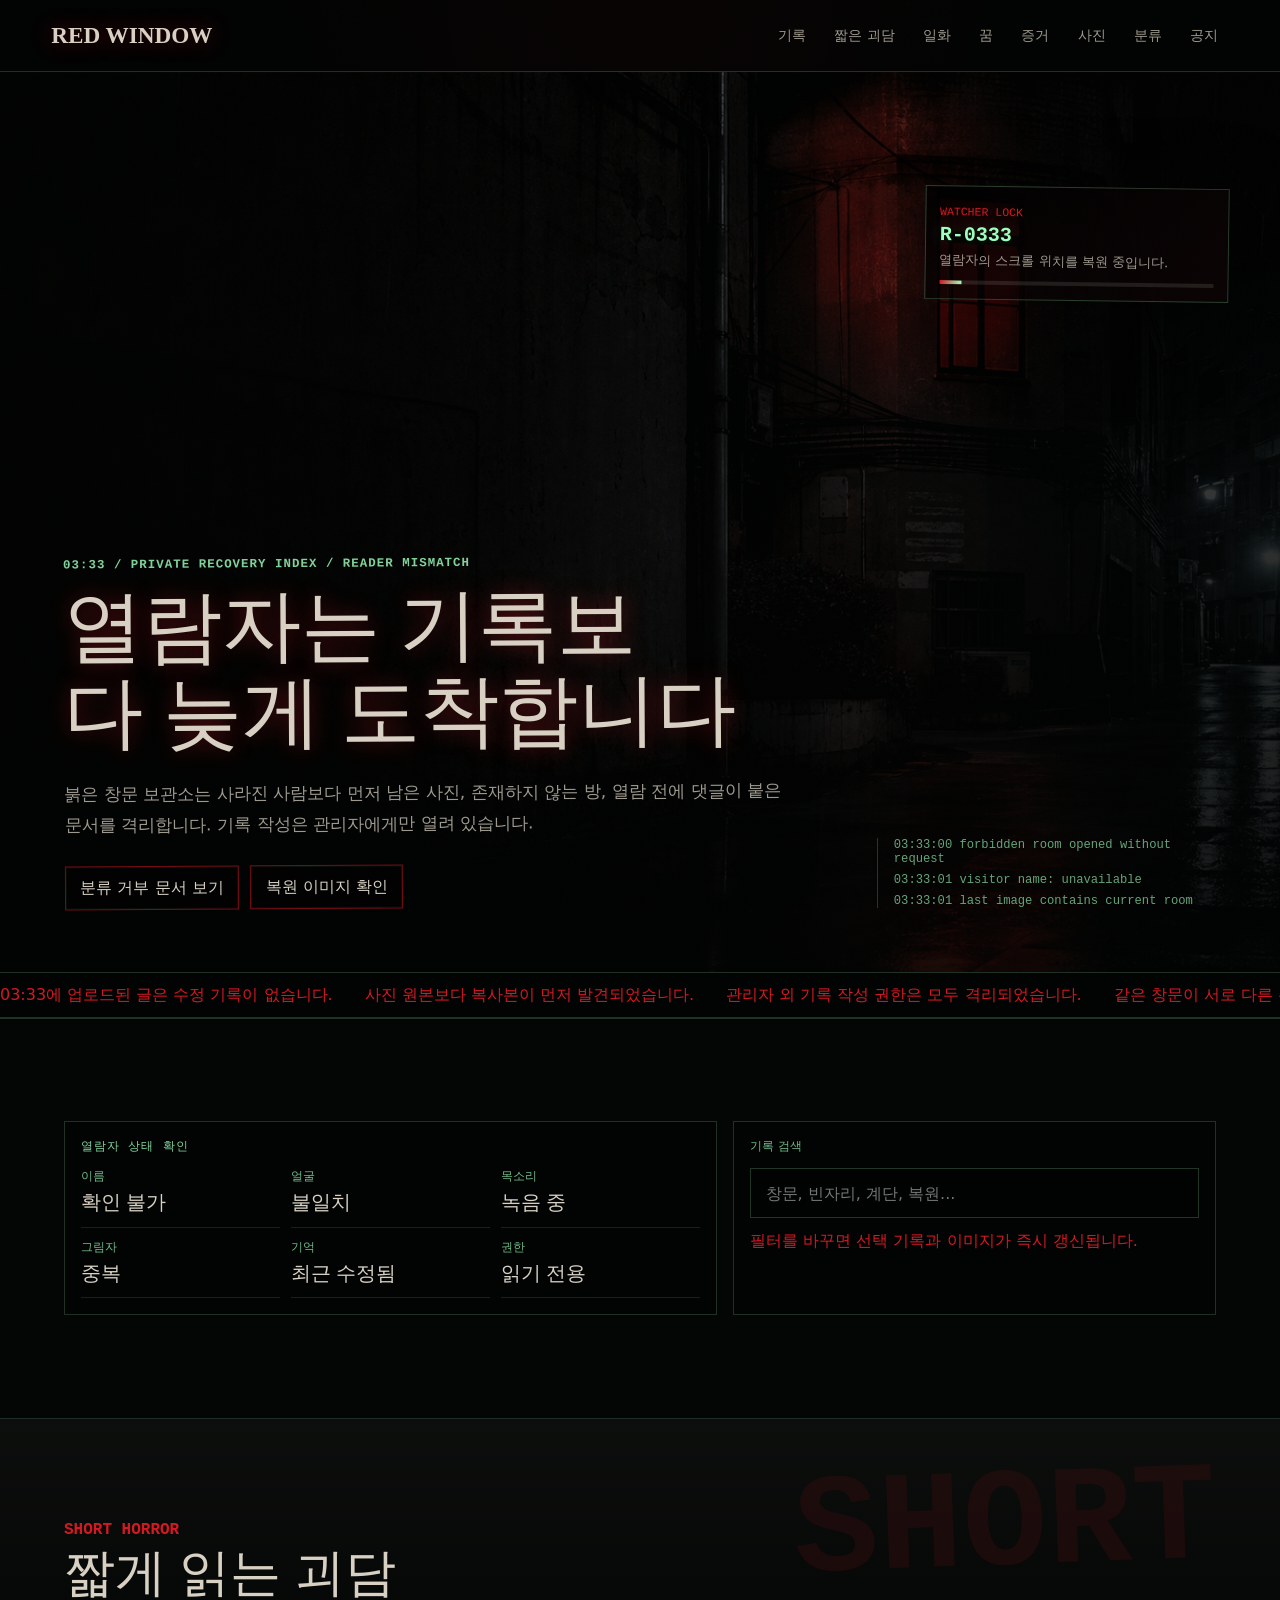
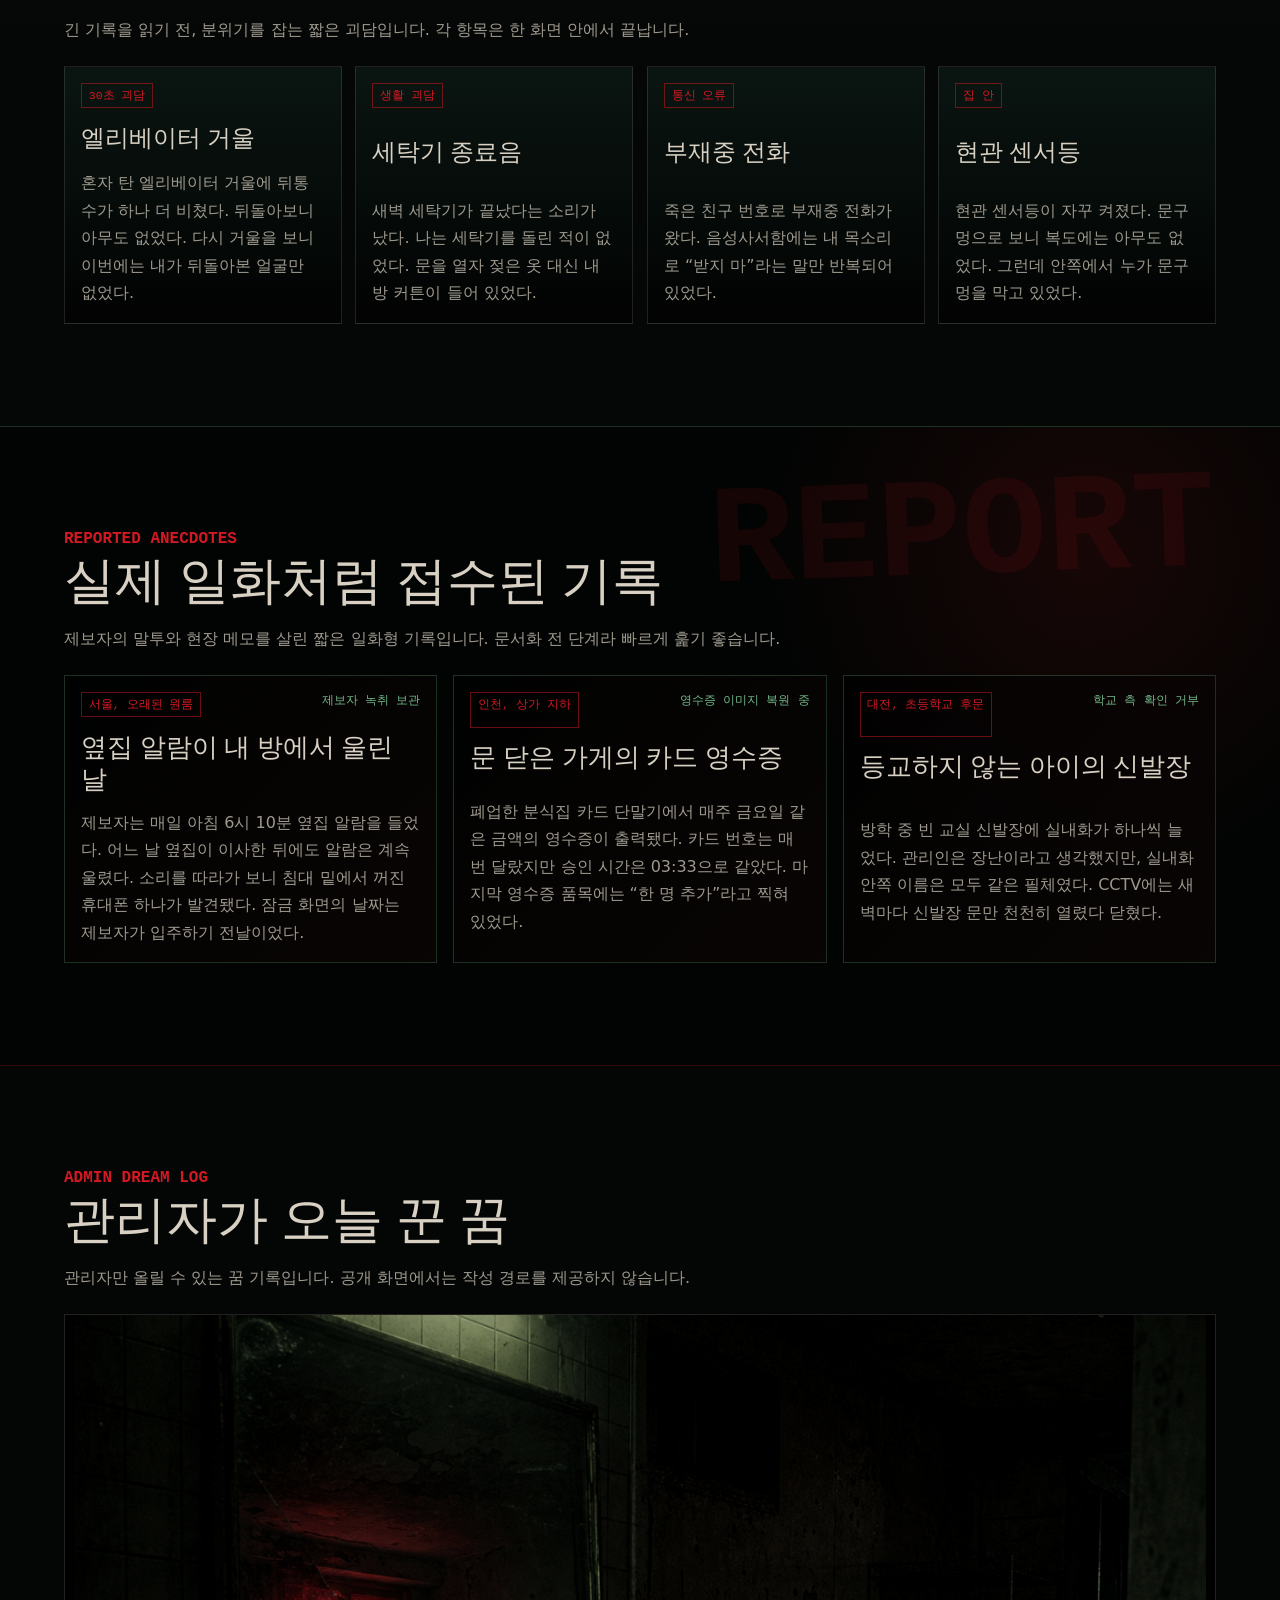
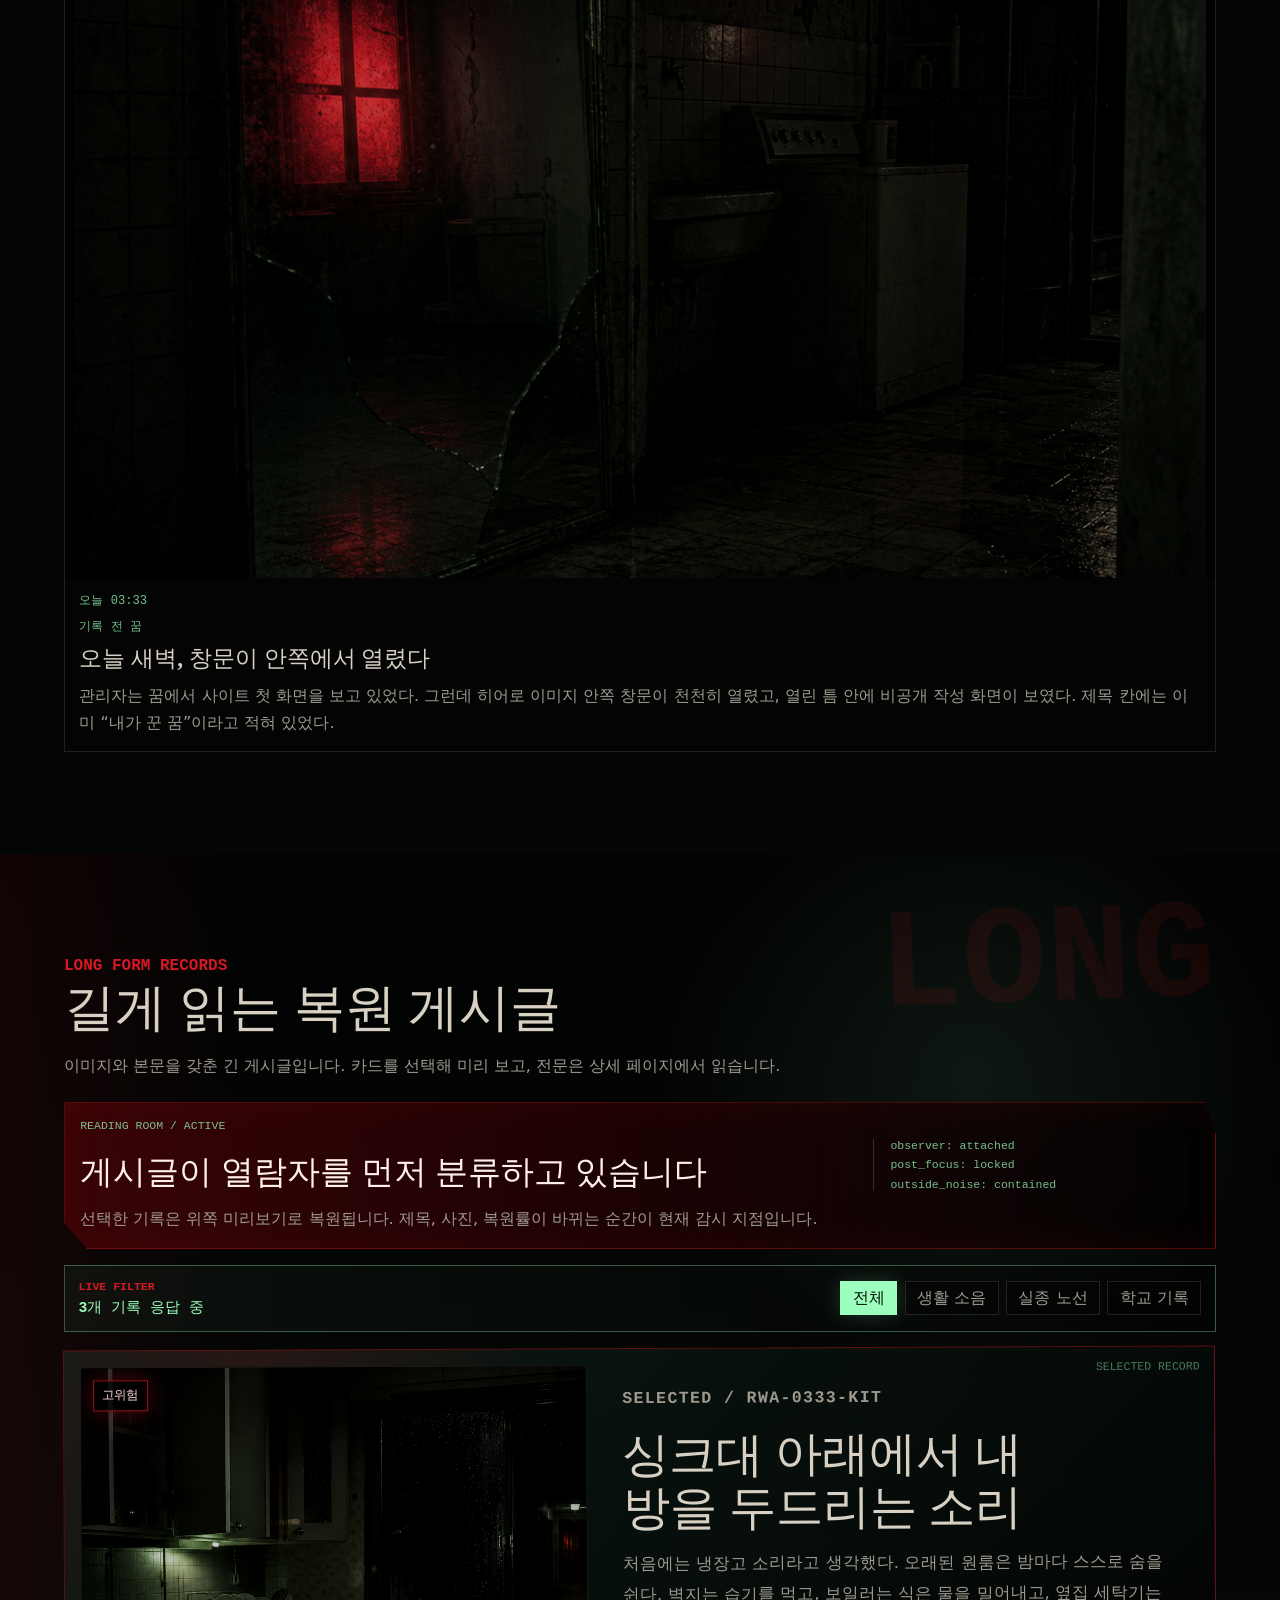
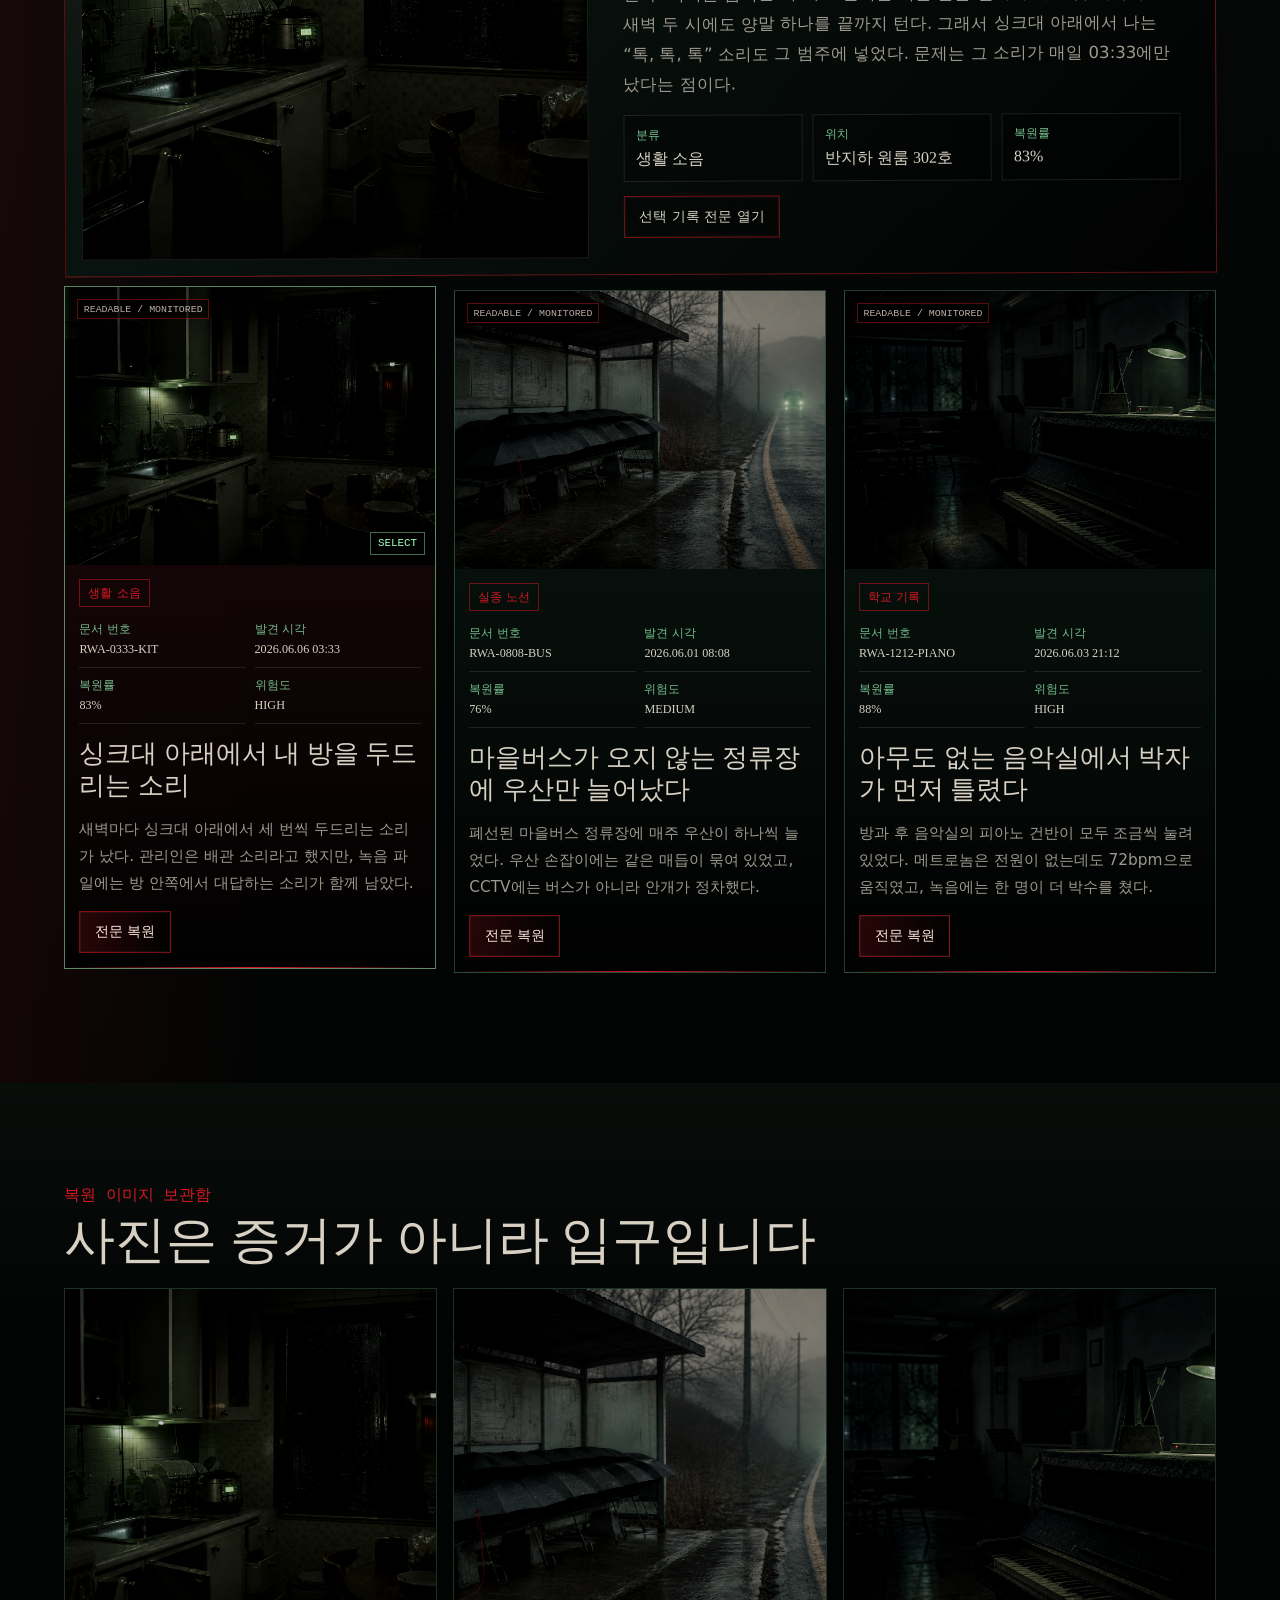
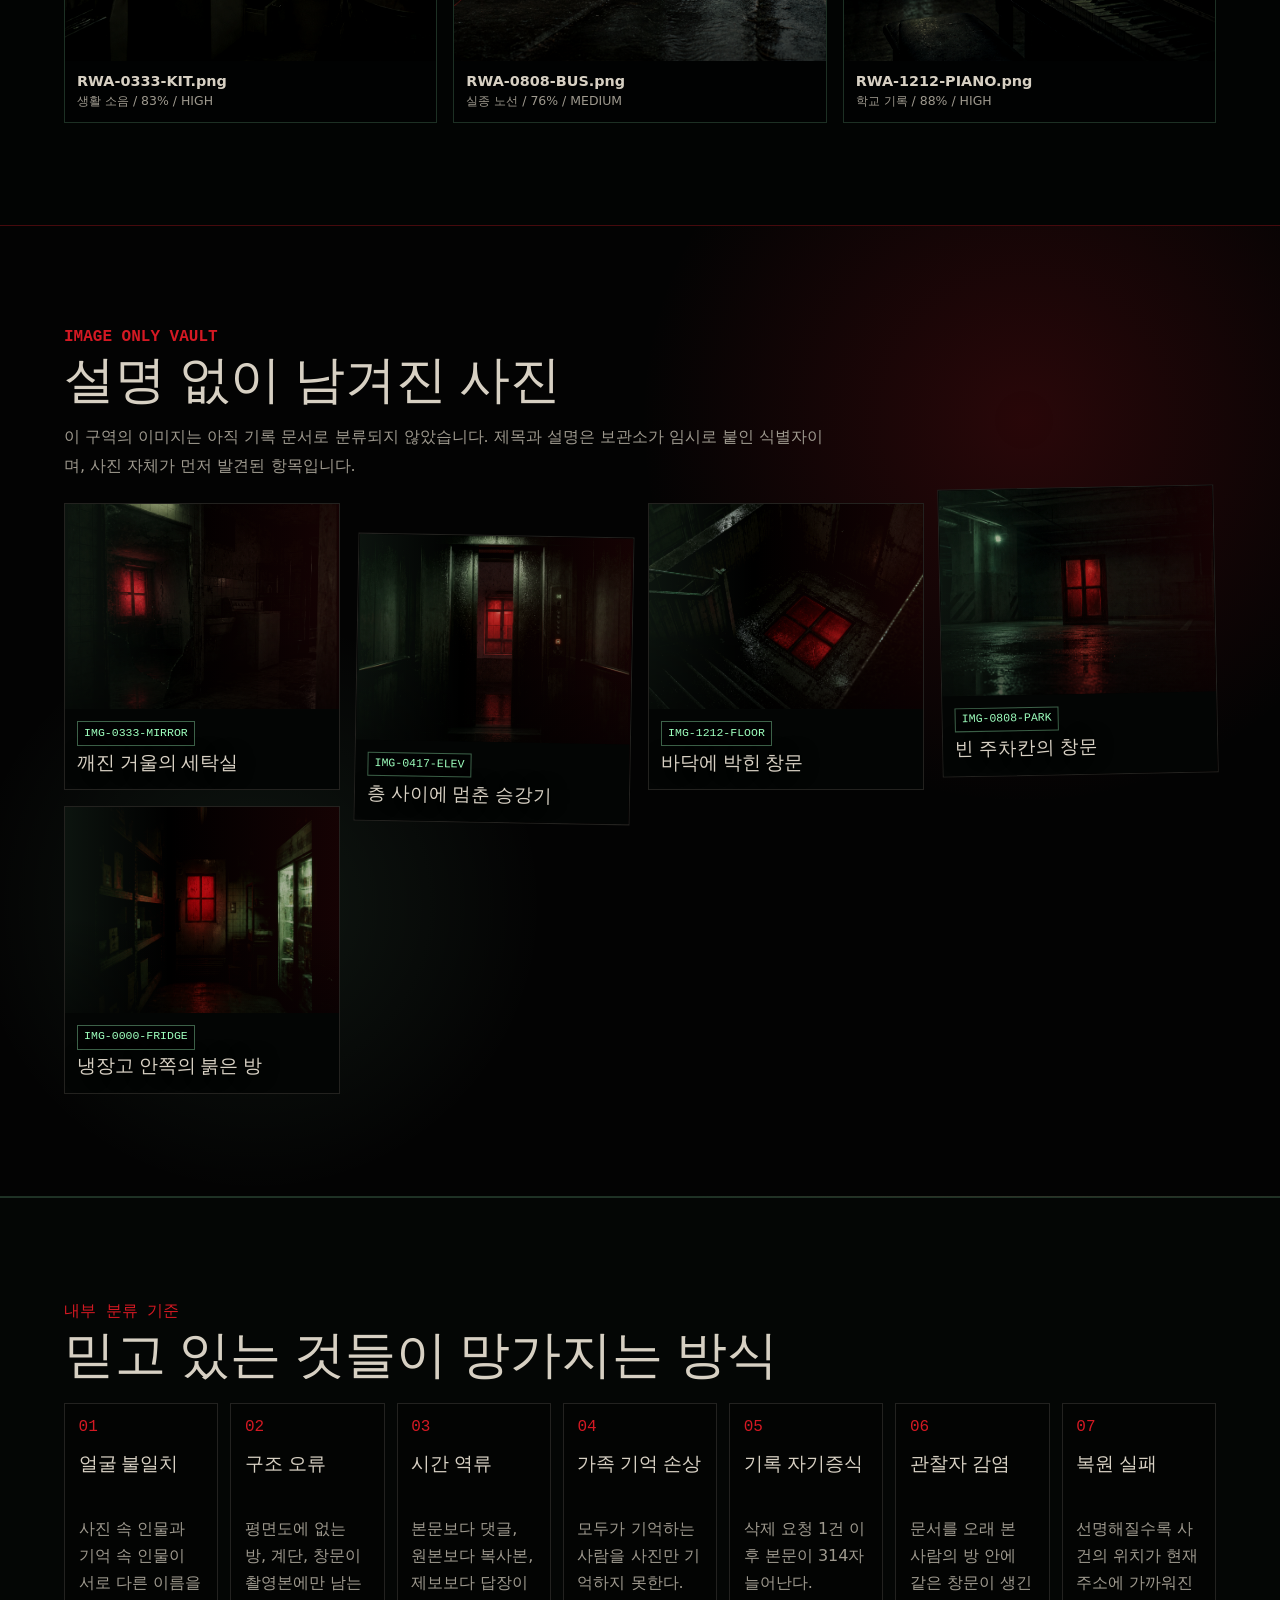
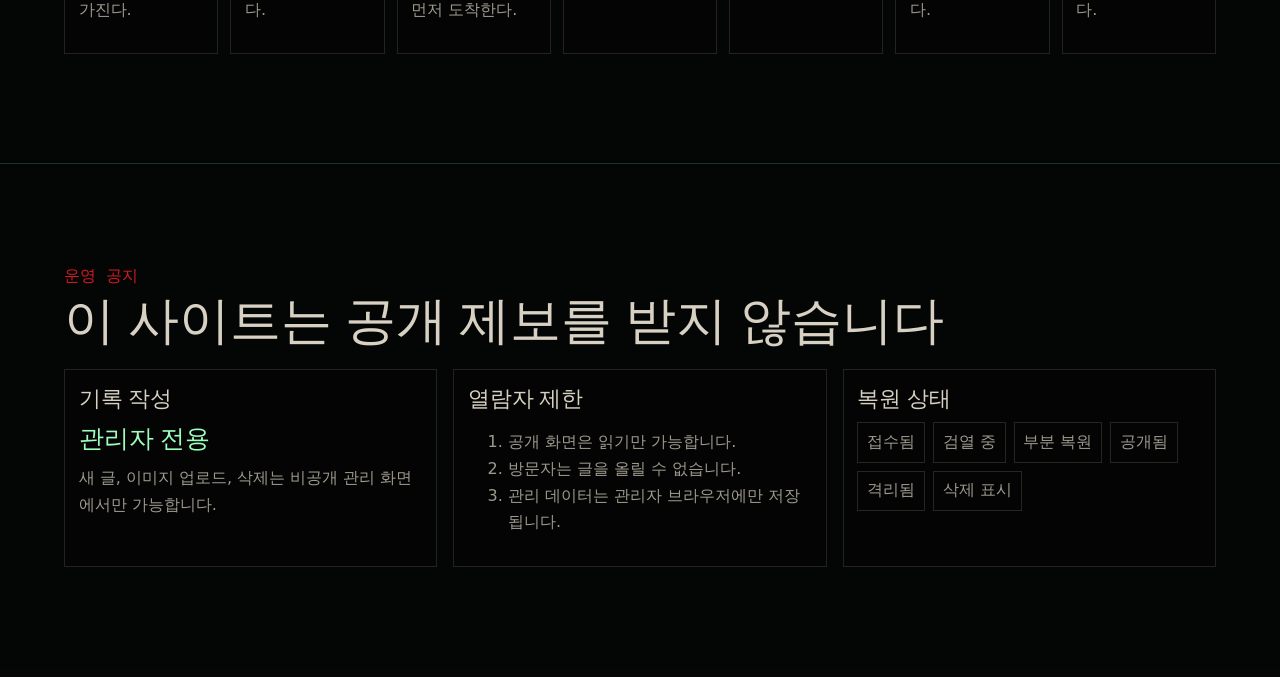
==== commit f226c67a: "Hide admin entry points from public pages" ====
--- a/index.html
+++ b/index.html
@@ -34,7 +34,6 @@
         <a href="#image-vault">사진</a>
         <a href="#protocol">분류</a>
         <a href="#notice">공지</a>
-        <a href="./admin.html">관리자</a>
       </nav>
     </header>
 
@@ -120,7 +119,7 @@
           <p>ADMIN DREAM LOG</p>
           <h2>관리자가 오늘 꾼 꿈</h2>
         </div>
-        <p class="section-guide">관리자만 올릴 수 있는 꿈 기록입니다. 꿈 내용과 이미지는 관리자 페이지에서 등록됩니다.</p>
+        <p class="section-guide">관리자만 올릴 수 있는 꿈 기록입니다. 공개 화면에서는 작성 경로를 제공하지 않습니다.</p>
         <div class="dream-grid" id="dream-list"></div>
       </section>
 
@@ -197,14 +196,14 @@
           <article>
             <h3>기록 작성</h3>
             <p>관리자 전용</p>
-            <span>새 글, 이미지 업로드, 삭제는 관리자 페이지에서만 가능합니다.</span>
+            <span>새 글, 이미지 업로드, 삭제는 비공개 관리 화면에서만 가능합니다.</span>
           </article>
           <article>
             <h3>열람자 제한</h3>
             <ol>
               <li>공개 화면은 읽기만 가능합니다.</li>
               <li>방문자는 글을 올릴 수 없습니다.</li>
-              <li>관리자 데이터는 이 브라우저에 저장됩니다.</li>
+              <li>관리 데이터는 관리자 브라우저에만 저장됩니다.</li>
             </ol>
           </article>
           <article>
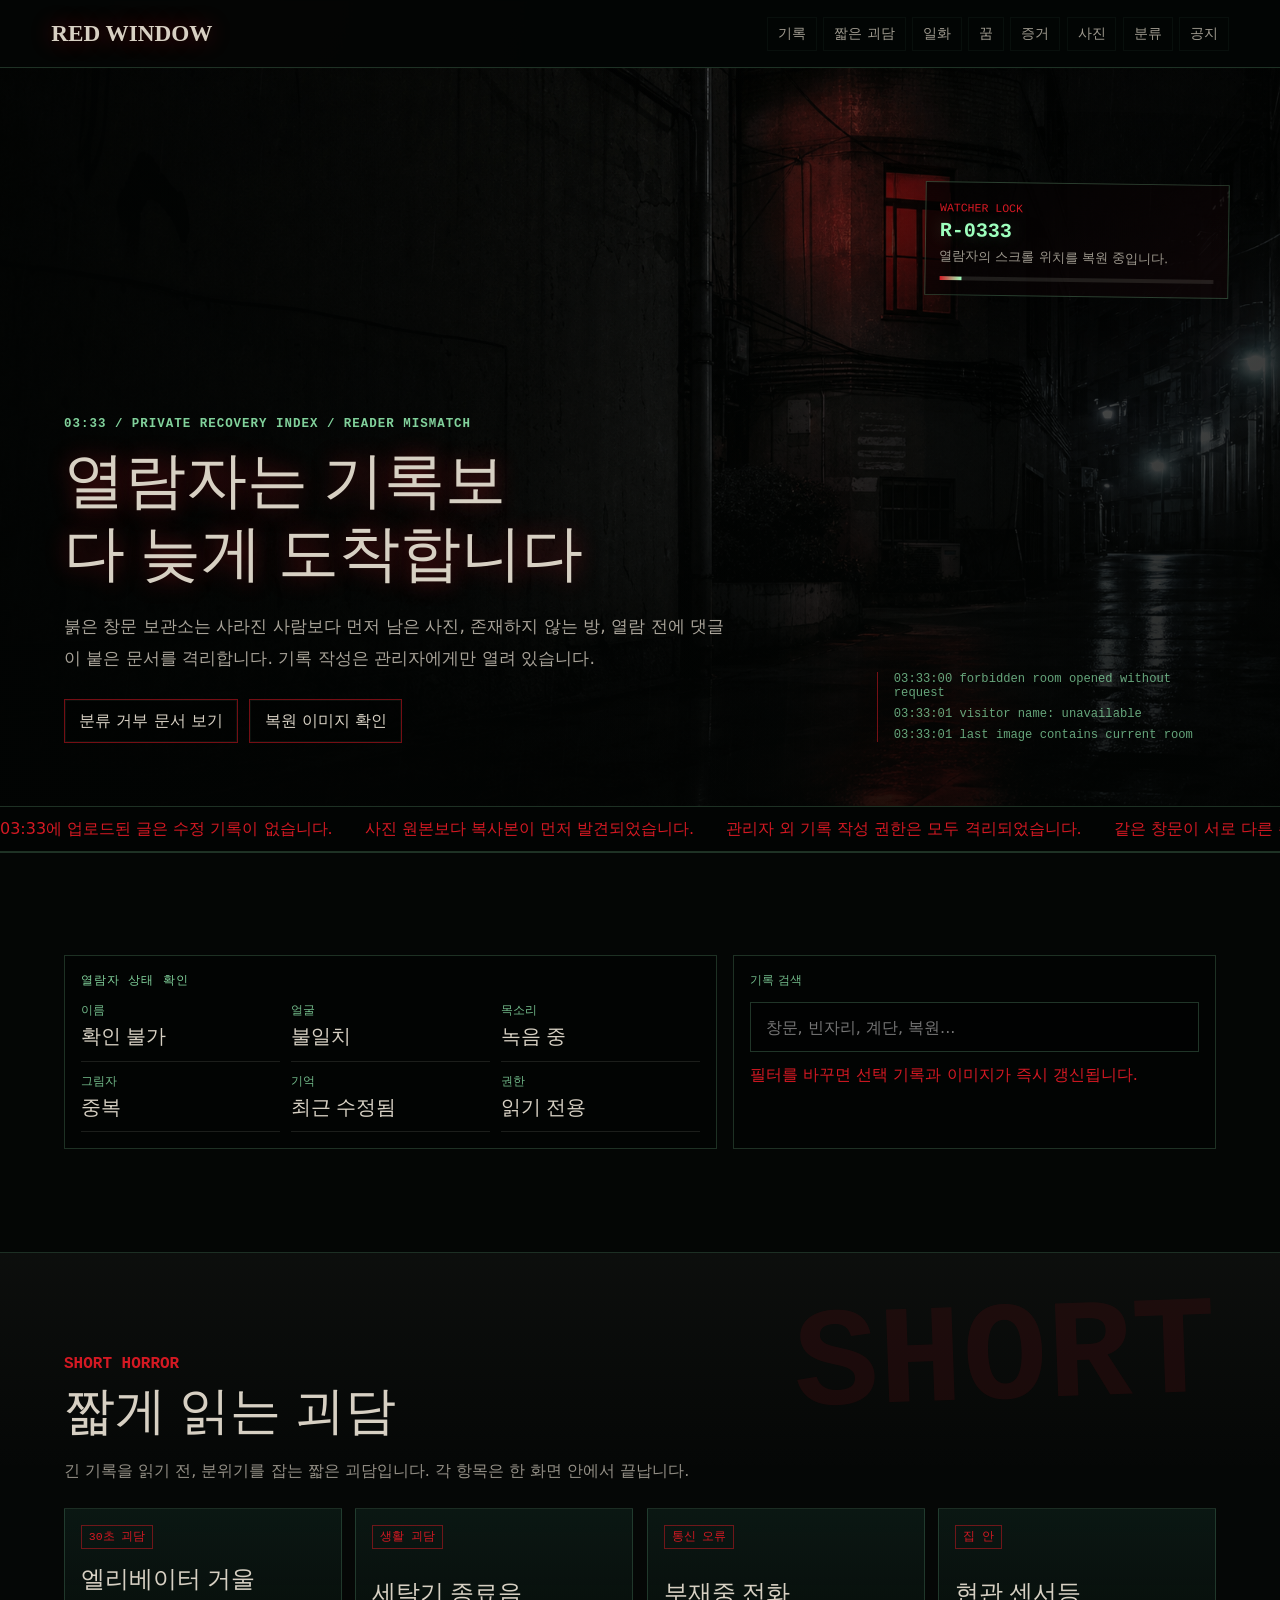
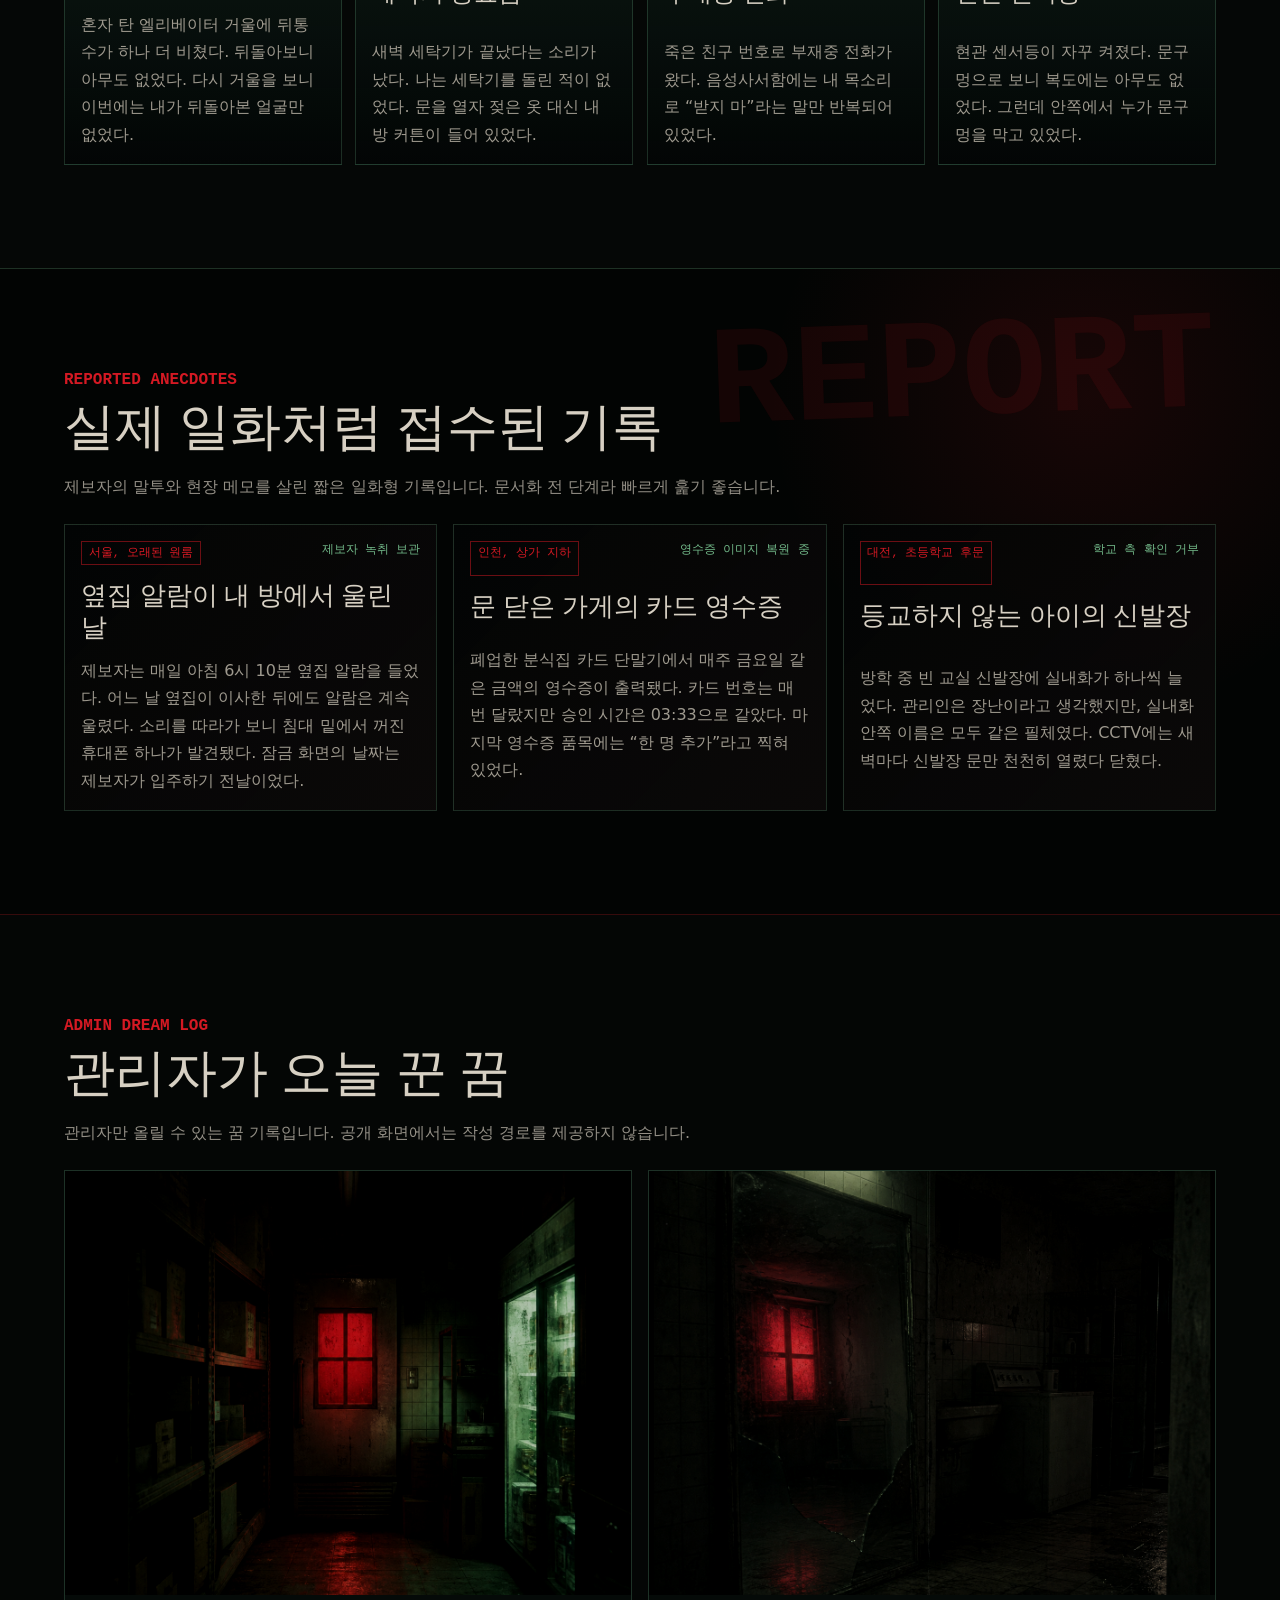
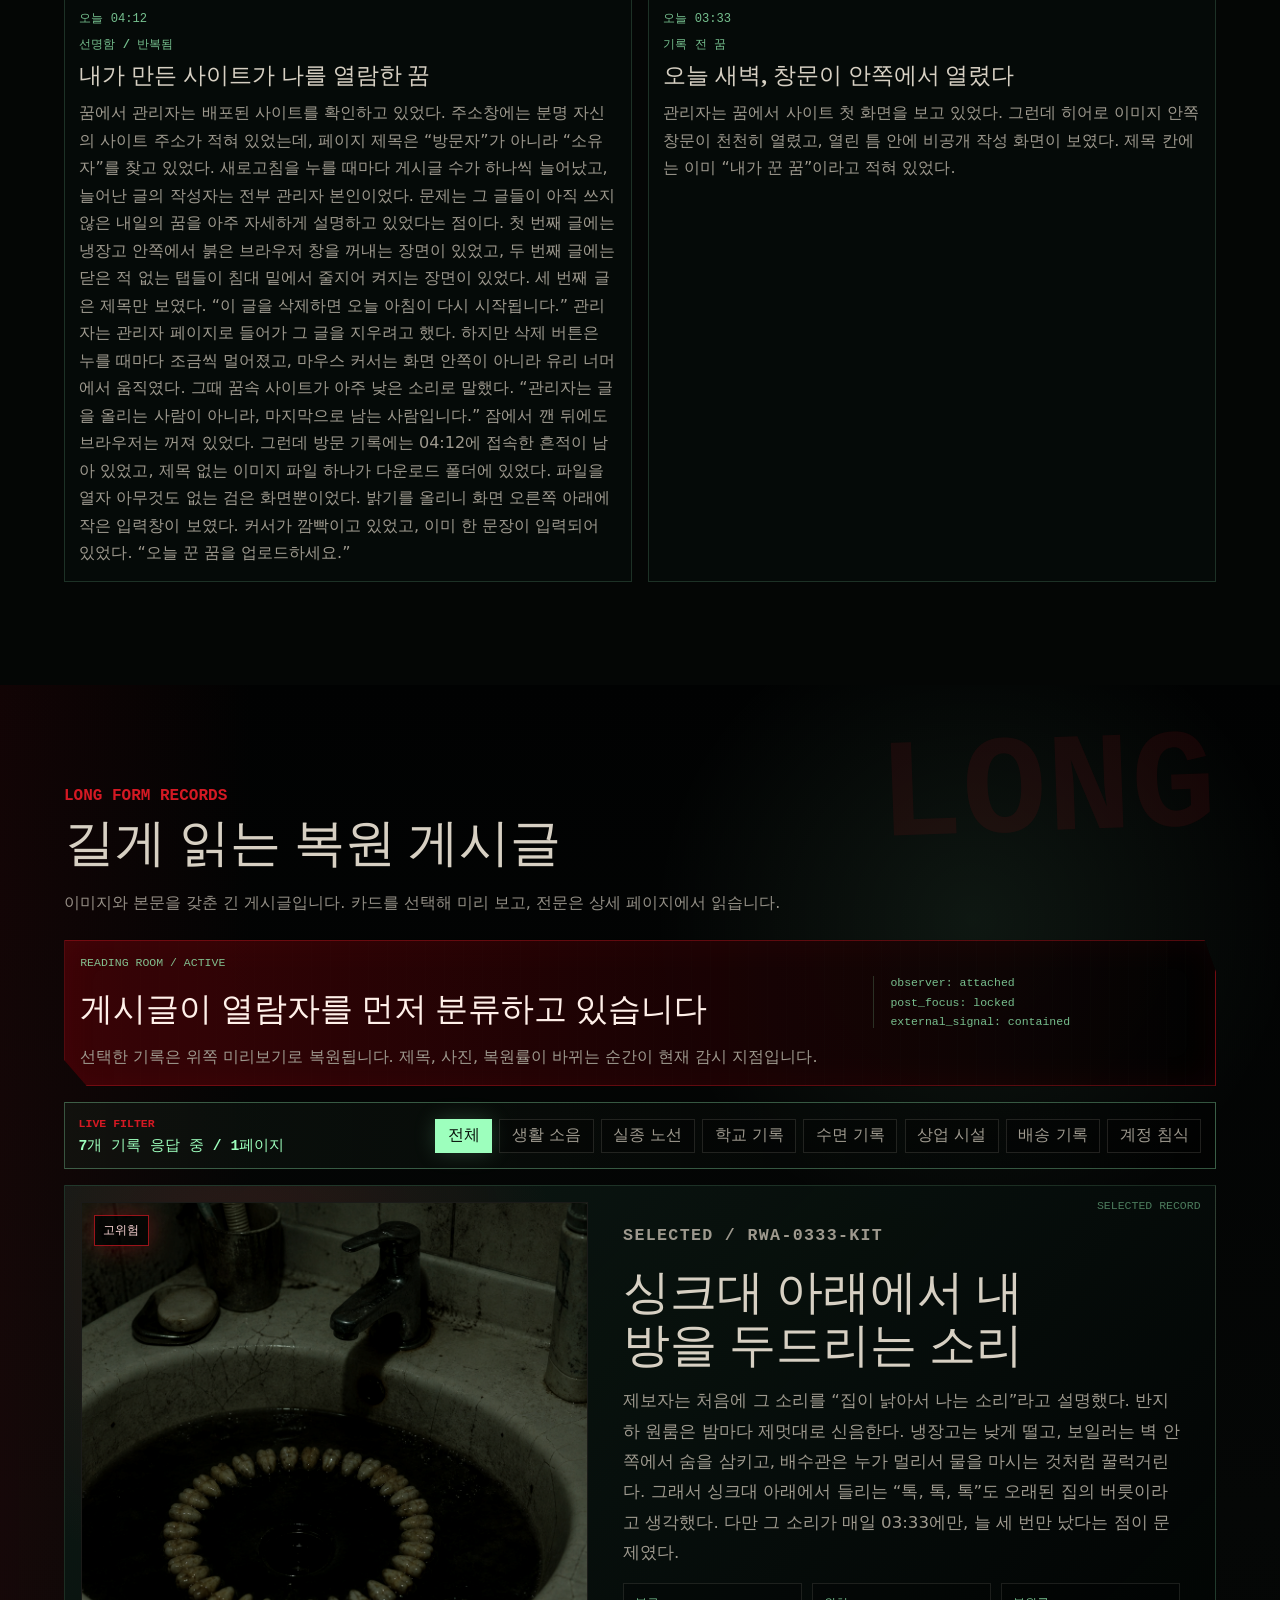
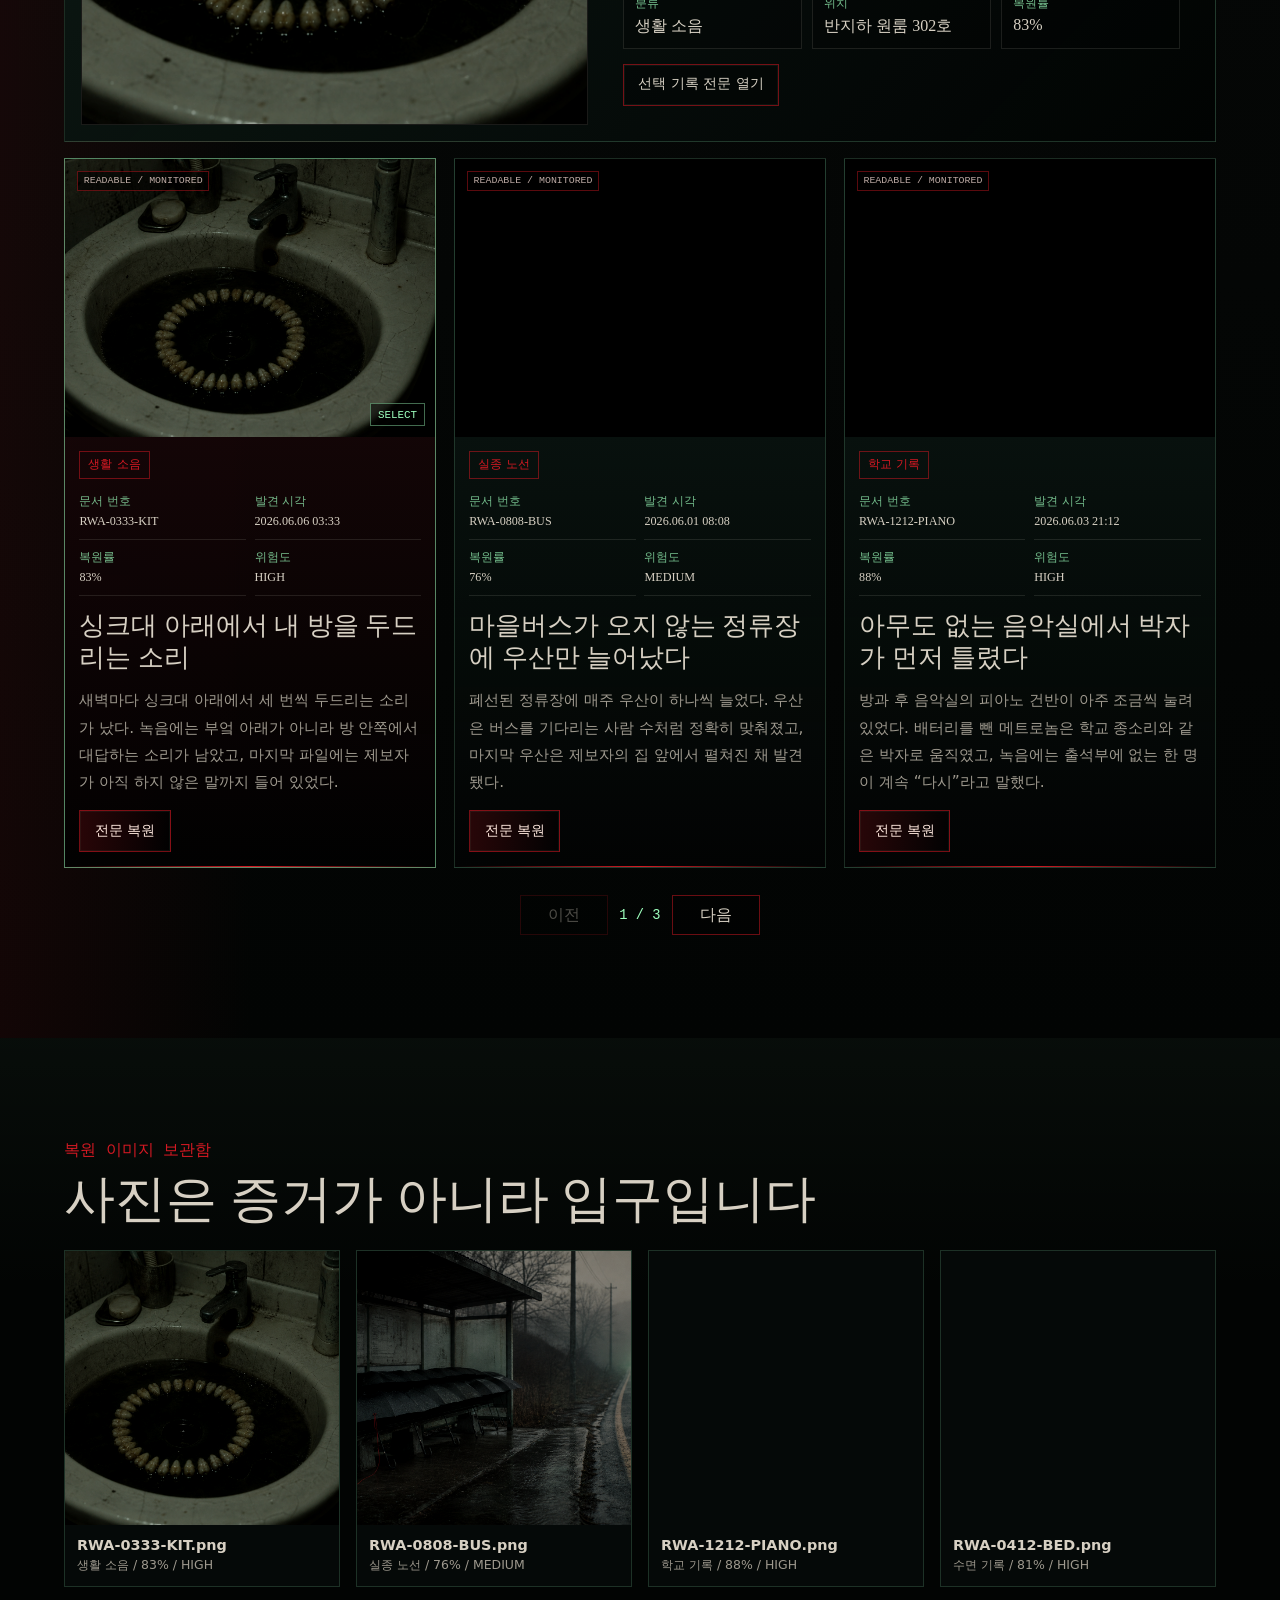
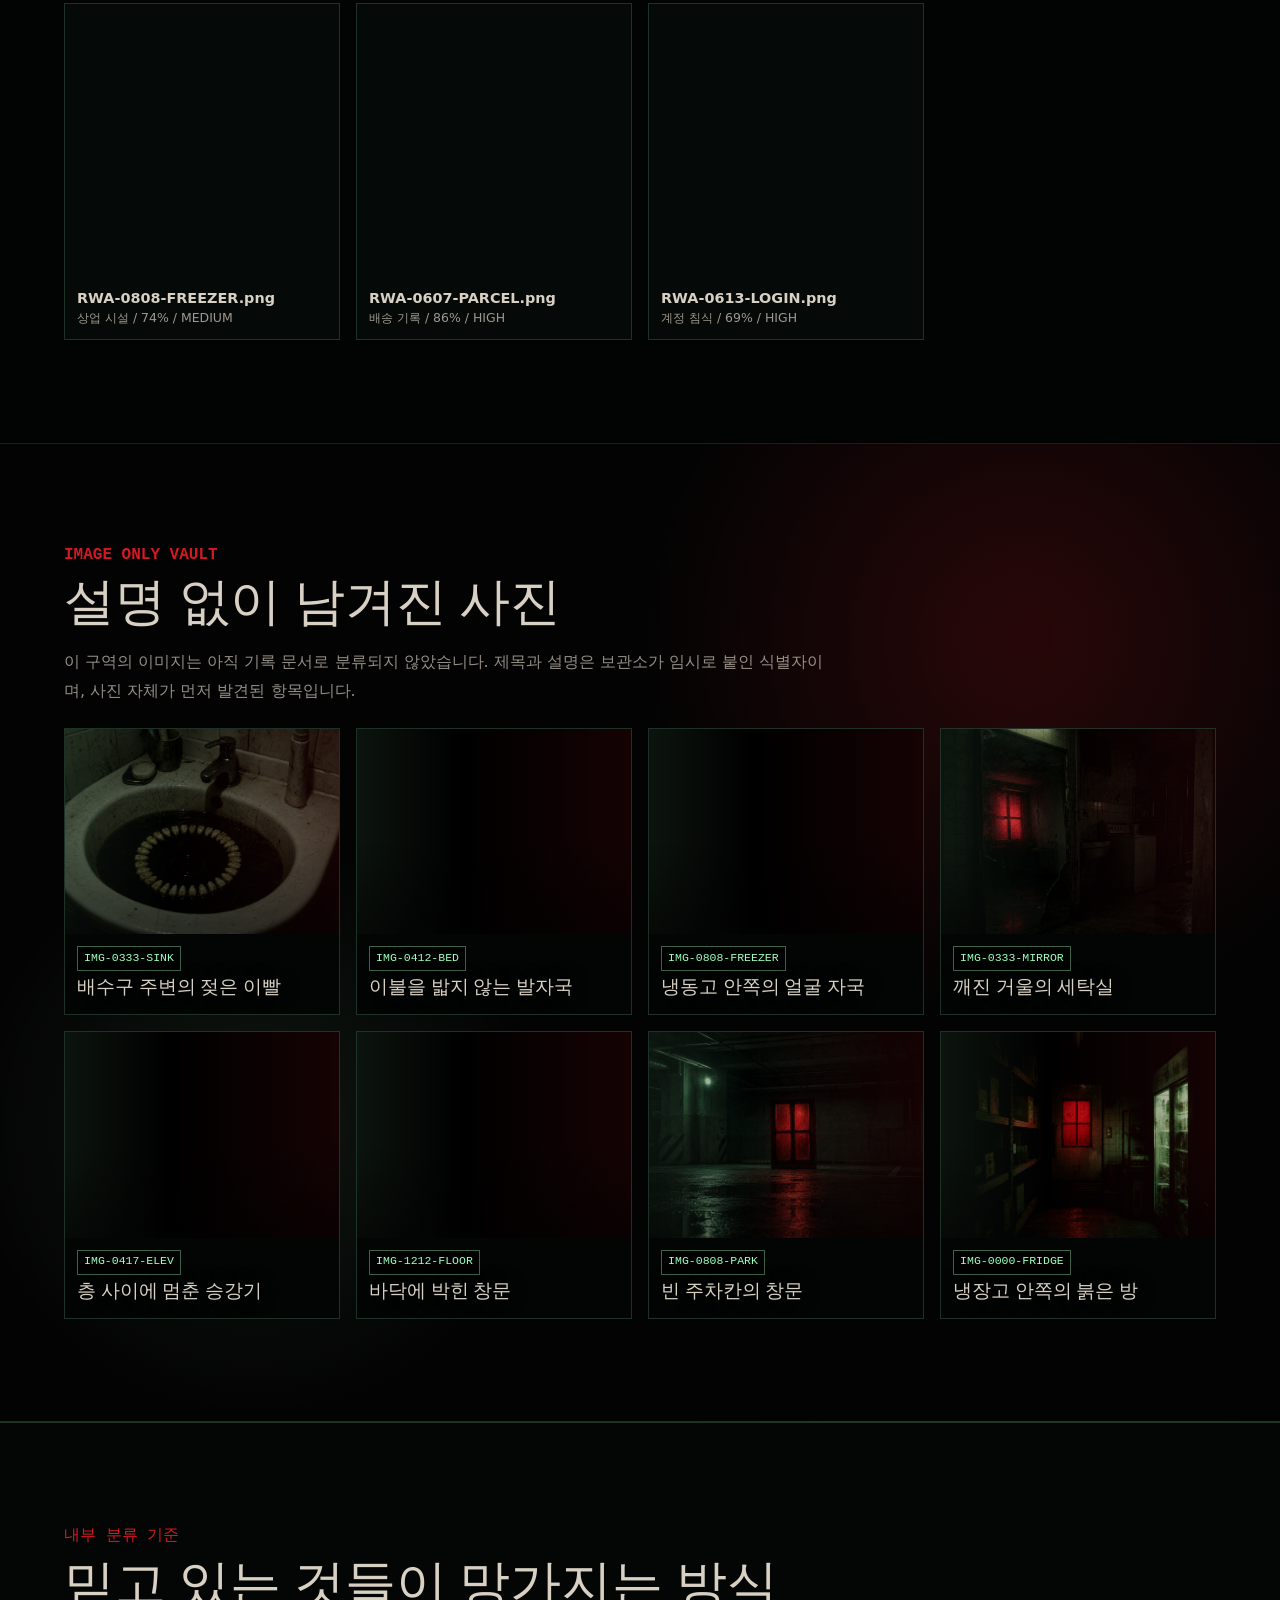
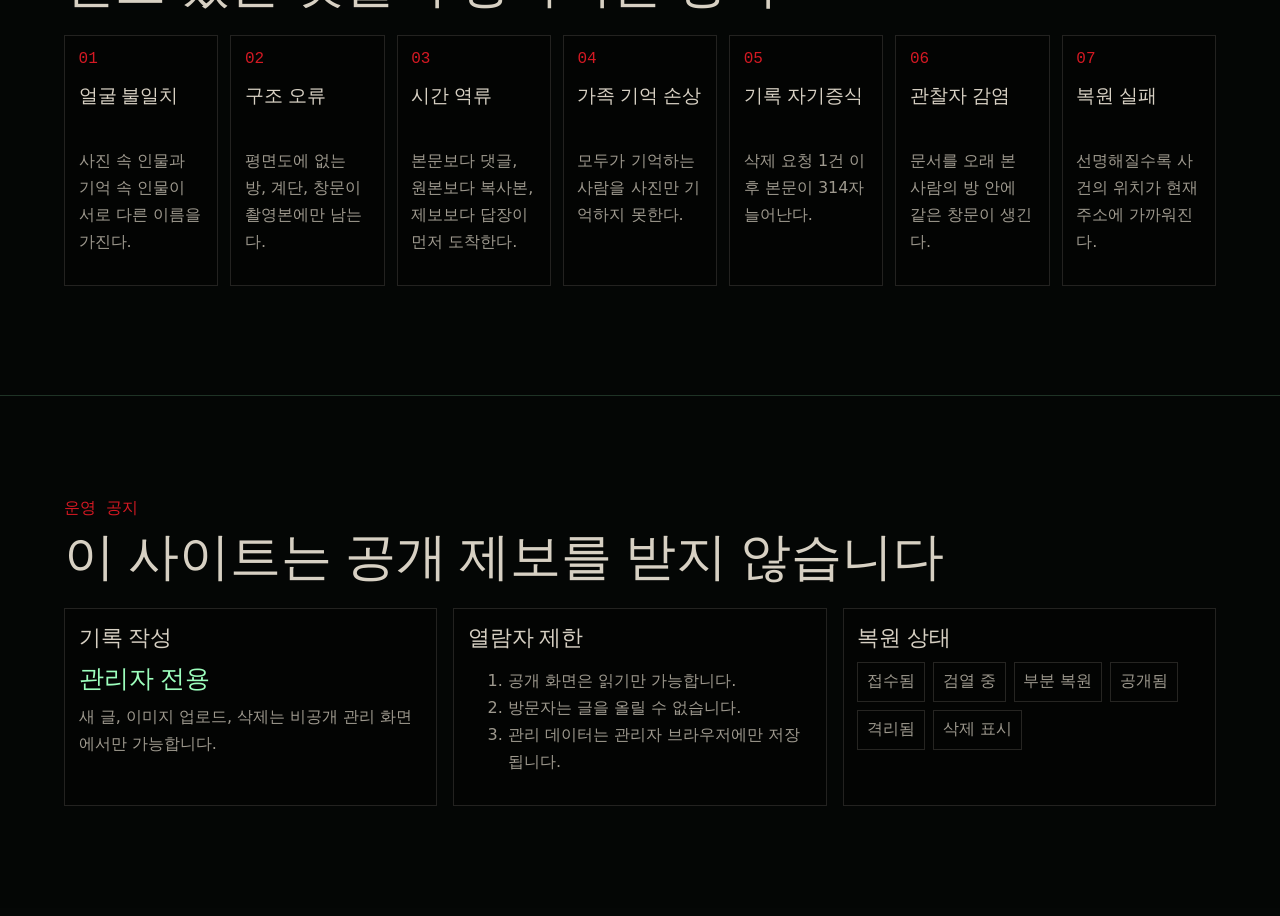
==== commit 4fc70826: "Polish commercial horror site" ====
--- a/index.html
+++ b/index.html
@@ -3,26 +3,17 @@
   <head>
     <meta charset="UTF-8" />
     <meta name="viewport" content="width=device-width, initial-scale=1.0" />
+    <meta
+      name="description"
+      content="RED WINDOW는 긴 괴담, 실제 일화, 꿈 기록, 복원 이미지를 중심으로 구성한 정적 공포 기록 웹사이트입니다."
+    />
+    <meta property="og:title" content="RED WINDOW" />
+    <meta property="og:description" content="읽기 중심으로 정돈된 기괴한 공포 기록 사이트." />
+    <meta property="og:image" content="./assets/red-window-site-hero.png" />
     <title>RED WINDOW</title>
     <link rel="stylesheet" href="./css/styles.css" />
   </head>
   <body>
-    <div class="noise" aria-hidden="true"></div>
-    <div class="cursor-light" aria-hidden="true"></div>
-    <div class="haunt-layer" aria-hidden="true">
-      <span>뒤돌아보지 마세요</span>
-      <span>기록이 먼저 읽었습니다</span>
-      <span>03:33</span>
-      <span>열람자 불일치</span>
-    </div>
-    <div class="apparition" id="apparition" aria-hidden="true">방금 뒤에서 열람했습니다</div>
-    <div class="terminal-bleed" aria-hidden="true">
-      <span>restore://reader_shadow.diff</span>
-      <span>face_match: failed</span>
-      <span>window_count: +1</span>
-      <span>do_not_scroll_back</span>
-    </div>
-
     <header class="site-header">
       <a class="brand glitch-text" href="#top" data-text="RED WINDOW">RED WINDOW</a>
       <nav class="main-nav" aria-label="주요 메뉴">
@@ -39,7 +30,13 @@
 
     <main>
       <section class="hero" id="top">
-        <img src="./assets/red-window-site-hero.png" alt="비 오는 골목의 붉은 창문" class="hero-image" />
+        <img
+          src="./assets/red-window-site-hero.png"
+          alt="비 오는 골목의 붉은 창문"
+          class="hero-image"
+          decoding="async"
+          fetchpriority="high"
+        />
         <div class="hero-shade"></div>
         <div class="hero-content">
           <p class="kicker">03:33 / PRIVATE RECOVERY INDEX / READER MISMATCH</p>
@@ -137,7 +134,7 @@
           <div>
             <i>observer: attached</i>
             <i>post_focus: locked</i>
-            <i>outside_noise: contained</i>
+            <i>external_signal: contained</i>
           </div>
         </aside>
         <div class="archive-console" aria-label="기록 제어 패널">
@@ -227,7 +224,6 @@
     </dialog>
 
     <script src="./data/data.js"></script>
-    <script src="./js/fear.js"></script>
     <script src="./js/main.js"></script>
   </body>
 </html>
--- a/css/styles.css
+++ b/css/styles.css
@@ -1021,6 +1021,35 @@
   padding-bottom: 0.5rem;
 }
 
+.record-pagination {
+  position: relative;
+  z-index: 1;
+  display: flex;
+  justify-content: center;
+  align-items: center;
+  gap: 0.7rem;
+  margin-top: 1rem;
+}
+
+.record-pagination button {
+  min-height: 38px;
+  border: 1px solid rgba(212, 25, 35, 0.5);
+  padding: 0.55rem 0.9rem;
+  color: var(--paper);
+  background: rgba(0, 0, 0, 0.4);
+}
+
+.record-pagination button:disabled {
+  cursor: not-allowed;
+  opacity: 0.35;
+}
+
+.record-pagination span {
+  color: var(--acid);
+  font-family: Consolas, "IBM Plex Mono", monospace;
+  font-size: 0.86rem;
+}
+
 .story-card {
   position: relative;
   min-height: 100%;
@@ -3371,3 +3400,122 @@
   position: sticky;
   backdrop-filter: none !important;
 }
+
+/* Production polish: readable, static, and client-ready. */
+body {
+  background:
+    radial-gradient(circle at 18% 0%, rgba(121, 14, 20, 0.24), transparent 25rem),
+    radial-gradient(circle at 84% 18%, rgba(29, 74, 50, 0.14), transparent 28rem),
+    linear-gradient(180deg, #050706 0%, #030504 42rem, #070908 100%);
+}
+
+.site-header {
+  min-height: 68px;
+  background: rgba(3, 6, 5, 0.92);
+}
+
+.main-nav a {
+  border-color: rgba(157, 255, 189, 0.04);
+}
+
+.hero {
+  min-height: clamp(620px, 82vh, 820px);
+  padding-top: 7rem;
+  padding-bottom: clamp(3rem, 7vh, 5rem);
+}
+
+.hero-image {
+  filter: saturate(0.92) contrast(1.04) brightness(1.04) !important;
+}
+
+.hero-shade {
+  background:
+    linear-gradient(90deg, rgba(2, 4, 3, 0.76), rgba(2, 4, 3, 0.38) 48%, rgba(2, 4, 3, 0.62)),
+    linear-gradient(180deg, rgba(2, 4, 3, 0.1), rgba(2, 4, 3, 0.76));
+}
+
+.hero-content {
+  transform: none;
+}
+
+.hero-title {
+  max-width: 46rem;
+  font-size: clamp(2.35rem, 4.8vw, 4.9rem);
+  line-height: 1.18;
+}
+
+.hero-copy {
+  max-width: 42rem;
+  color: rgba(215, 208, 195, 0.78);
+  font-size: clamp(0.98rem, 1.4vw, 1.08rem);
+}
+
+.section-title h2 {
+  line-height: 1.24;
+}
+
+.section-guide,
+.image-vault-copy {
+  max-width: 56rem;
+  color: rgba(215, 208, 195, 0.68);
+}
+
+.featured-record,
+.story-card,
+.quick-card,
+.anecdote-card,
+.dream-card,
+.image-only-card,
+.evidence-card,
+.app-panel,
+.admin-status-grid article,
+.admin-record,
+.related-card {
+  border-color: rgba(157, 255, 189, 0.16);
+  background-color: rgba(6, 12, 10, 0.72);
+}
+
+.story-card:hover,
+.story-card.is-selected {
+  transform: none;
+}
+
+.image-only-card:nth-child(2),
+.image-only-card:nth-child(4),
+.admin-status-grid article:nth-child(2),
+.admin-status-grid article:nth-child(3),
+.featured-record {
+  transform: none;
+}
+
+.record-pagination {
+  justify-content: center;
+  margin-top: 1.2rem;
+}
+
+.record-pagination button {
+  min-width: 5.5rem;
+}
+
+.admin-shell {
+  padding-top: 2.5rem;
+}
+
+@media (max-width: 760px) {
+  .hero {
+    min-height: 680px;
+  }
+
+  .hero-title {
+    font-size: clamp(2.25rem, 12vw, 3.45rem);
+  }
+
+  .corner-log,
+  .watcher-panel {
+    position: relative;
+    right: auto;
+    top: auto;
+    bottom: auto;
+    margin-top: 1.4rem;
+  }
+}
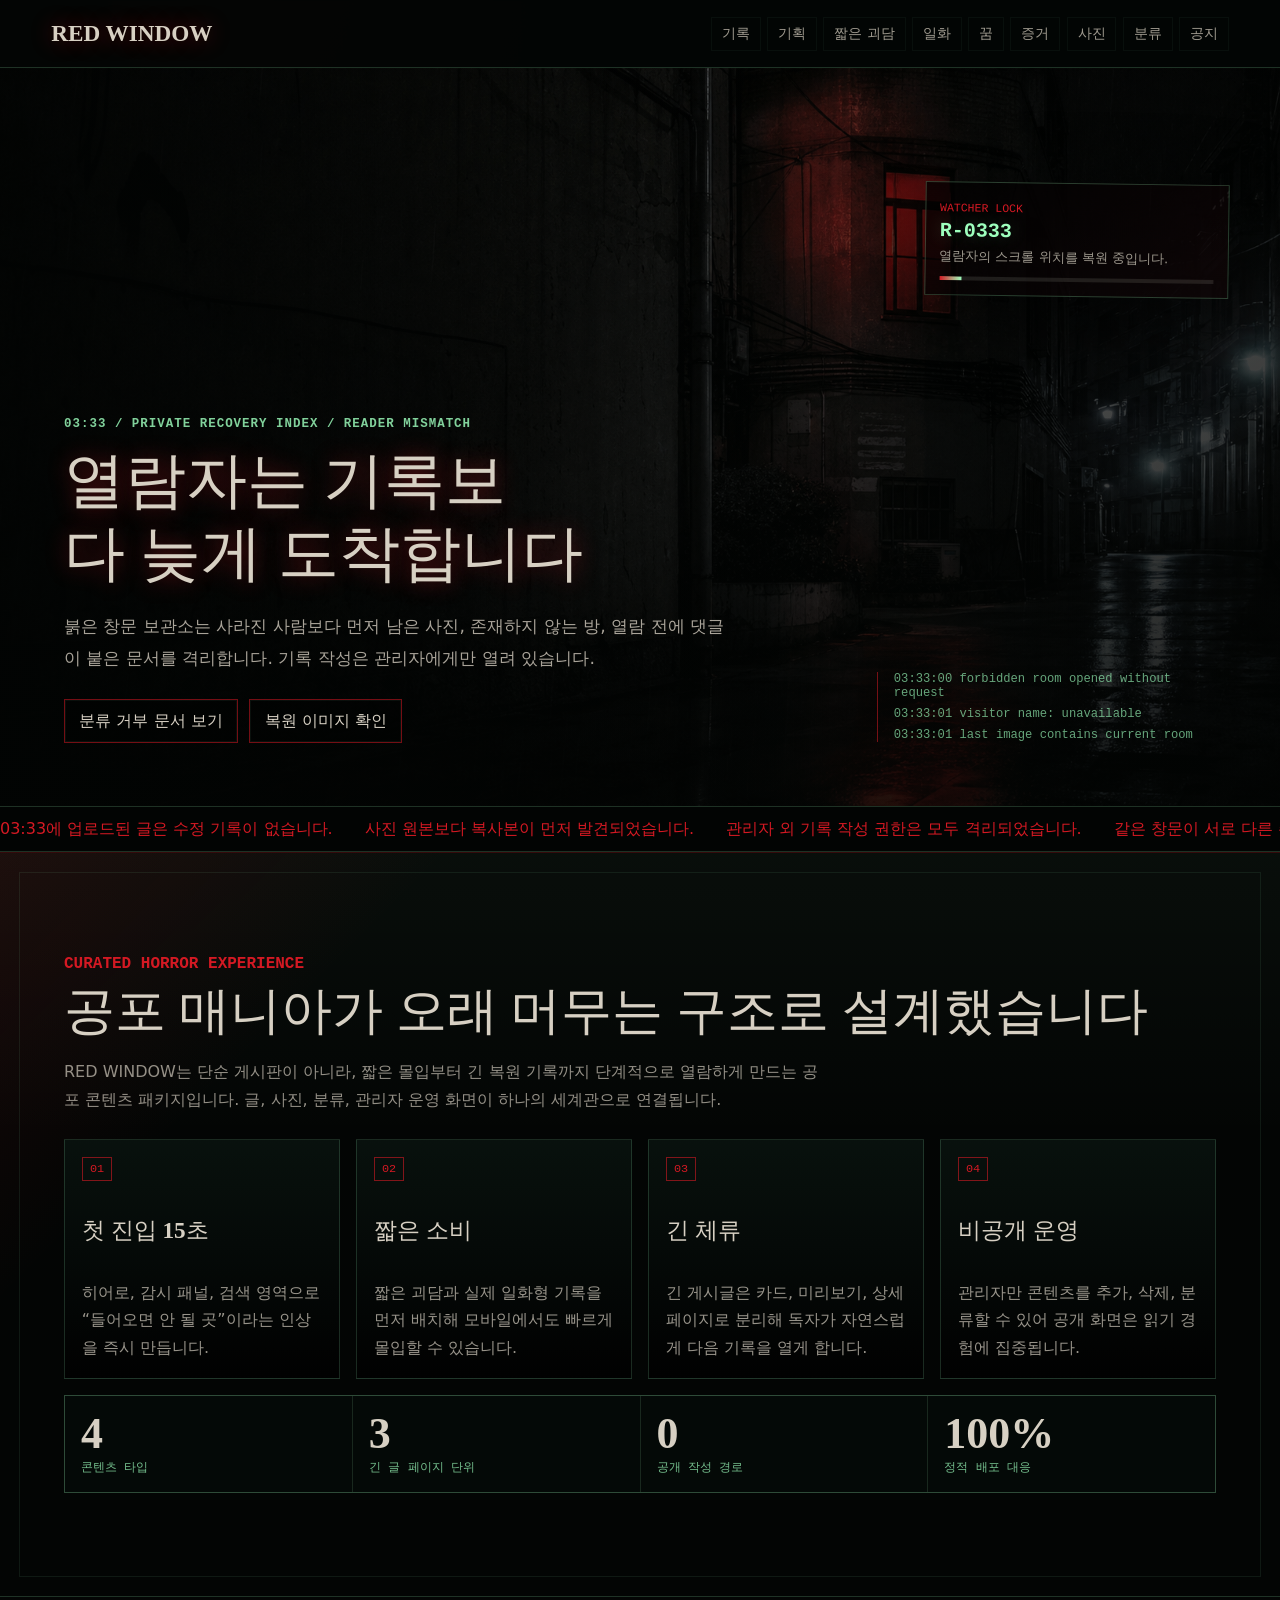
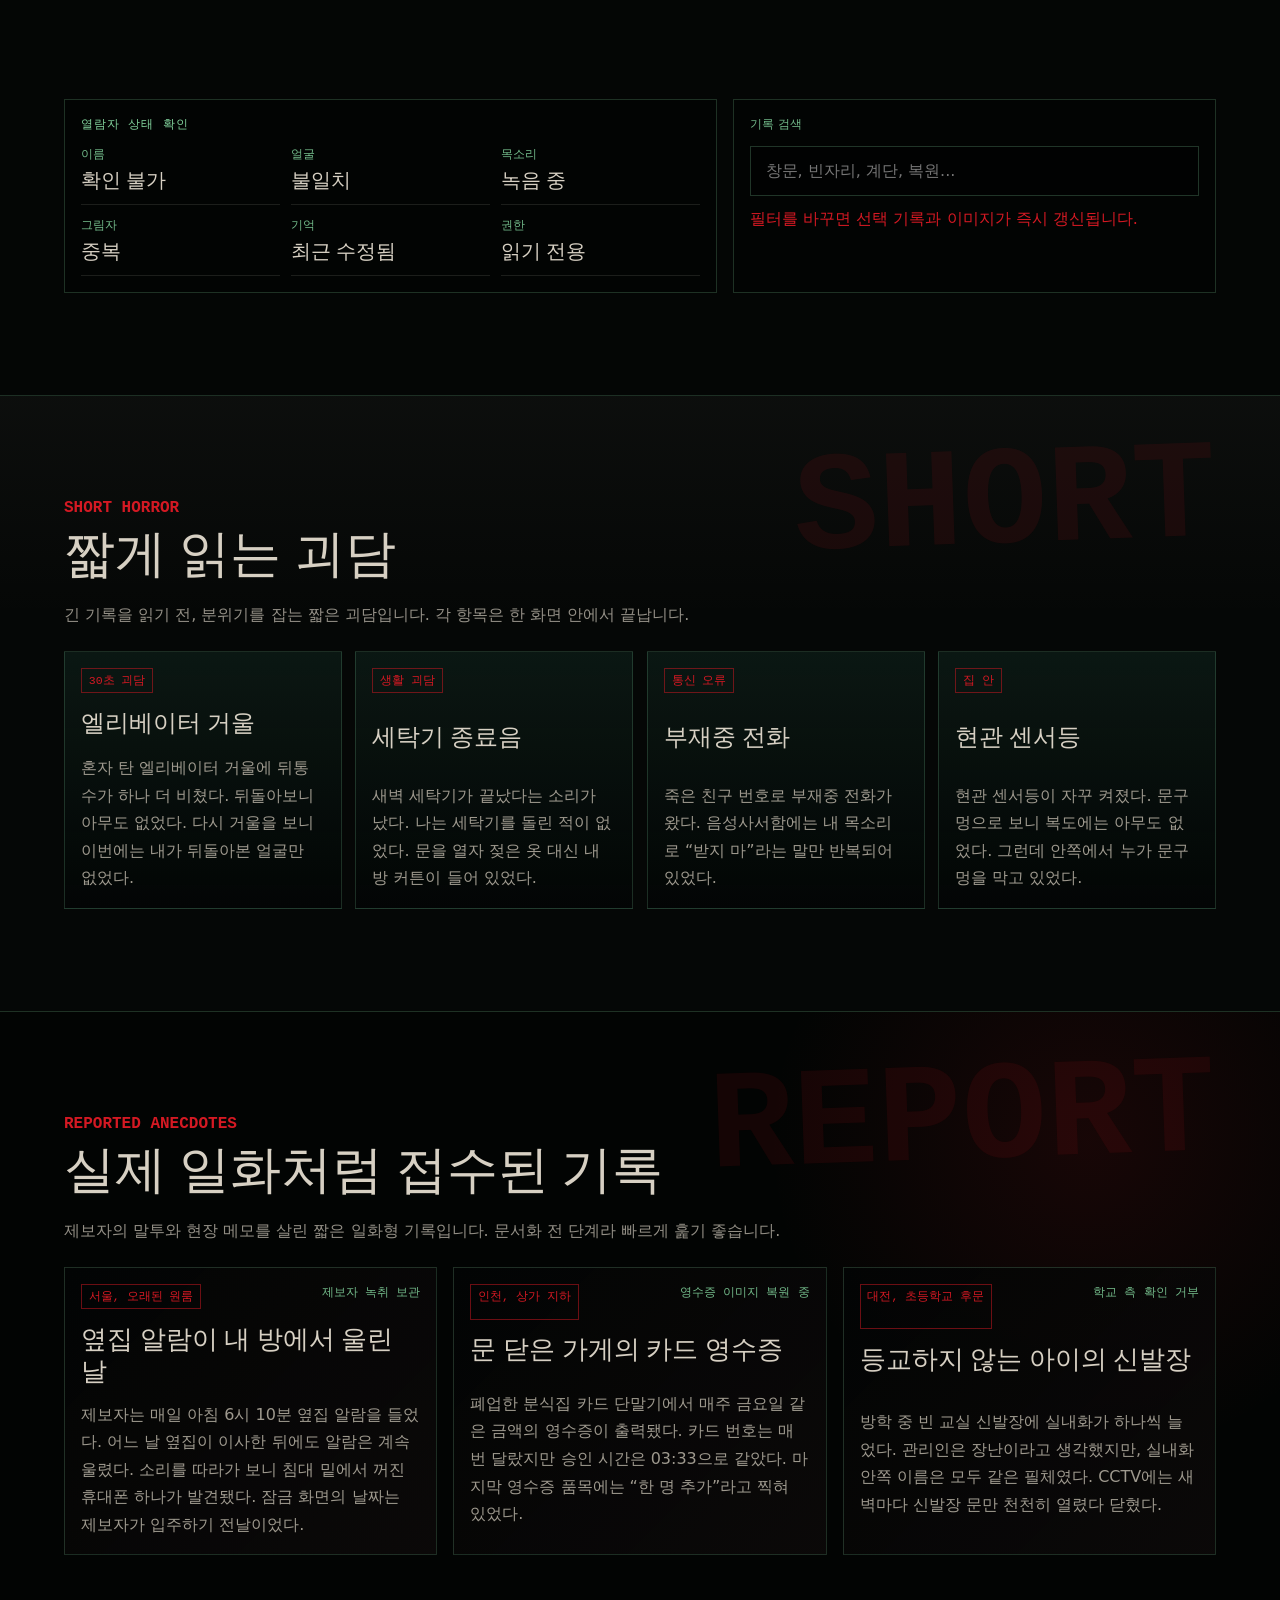
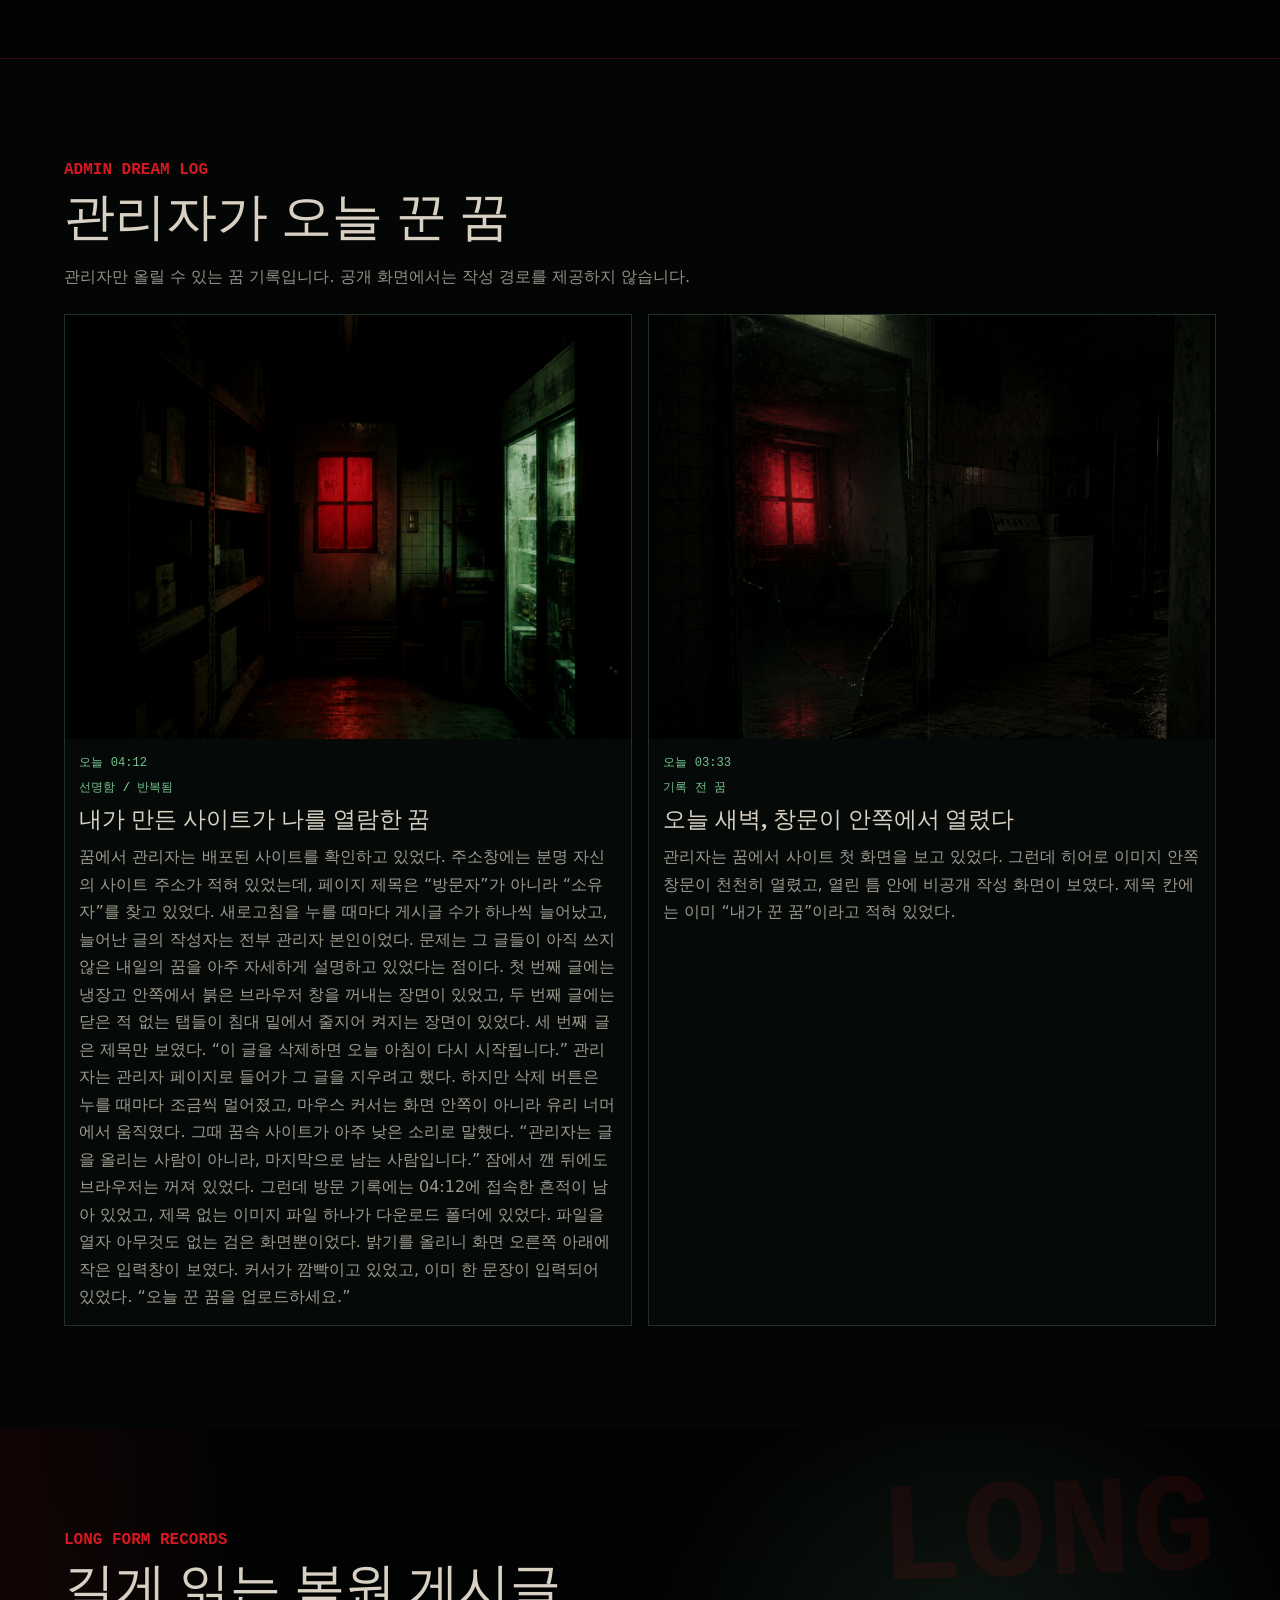
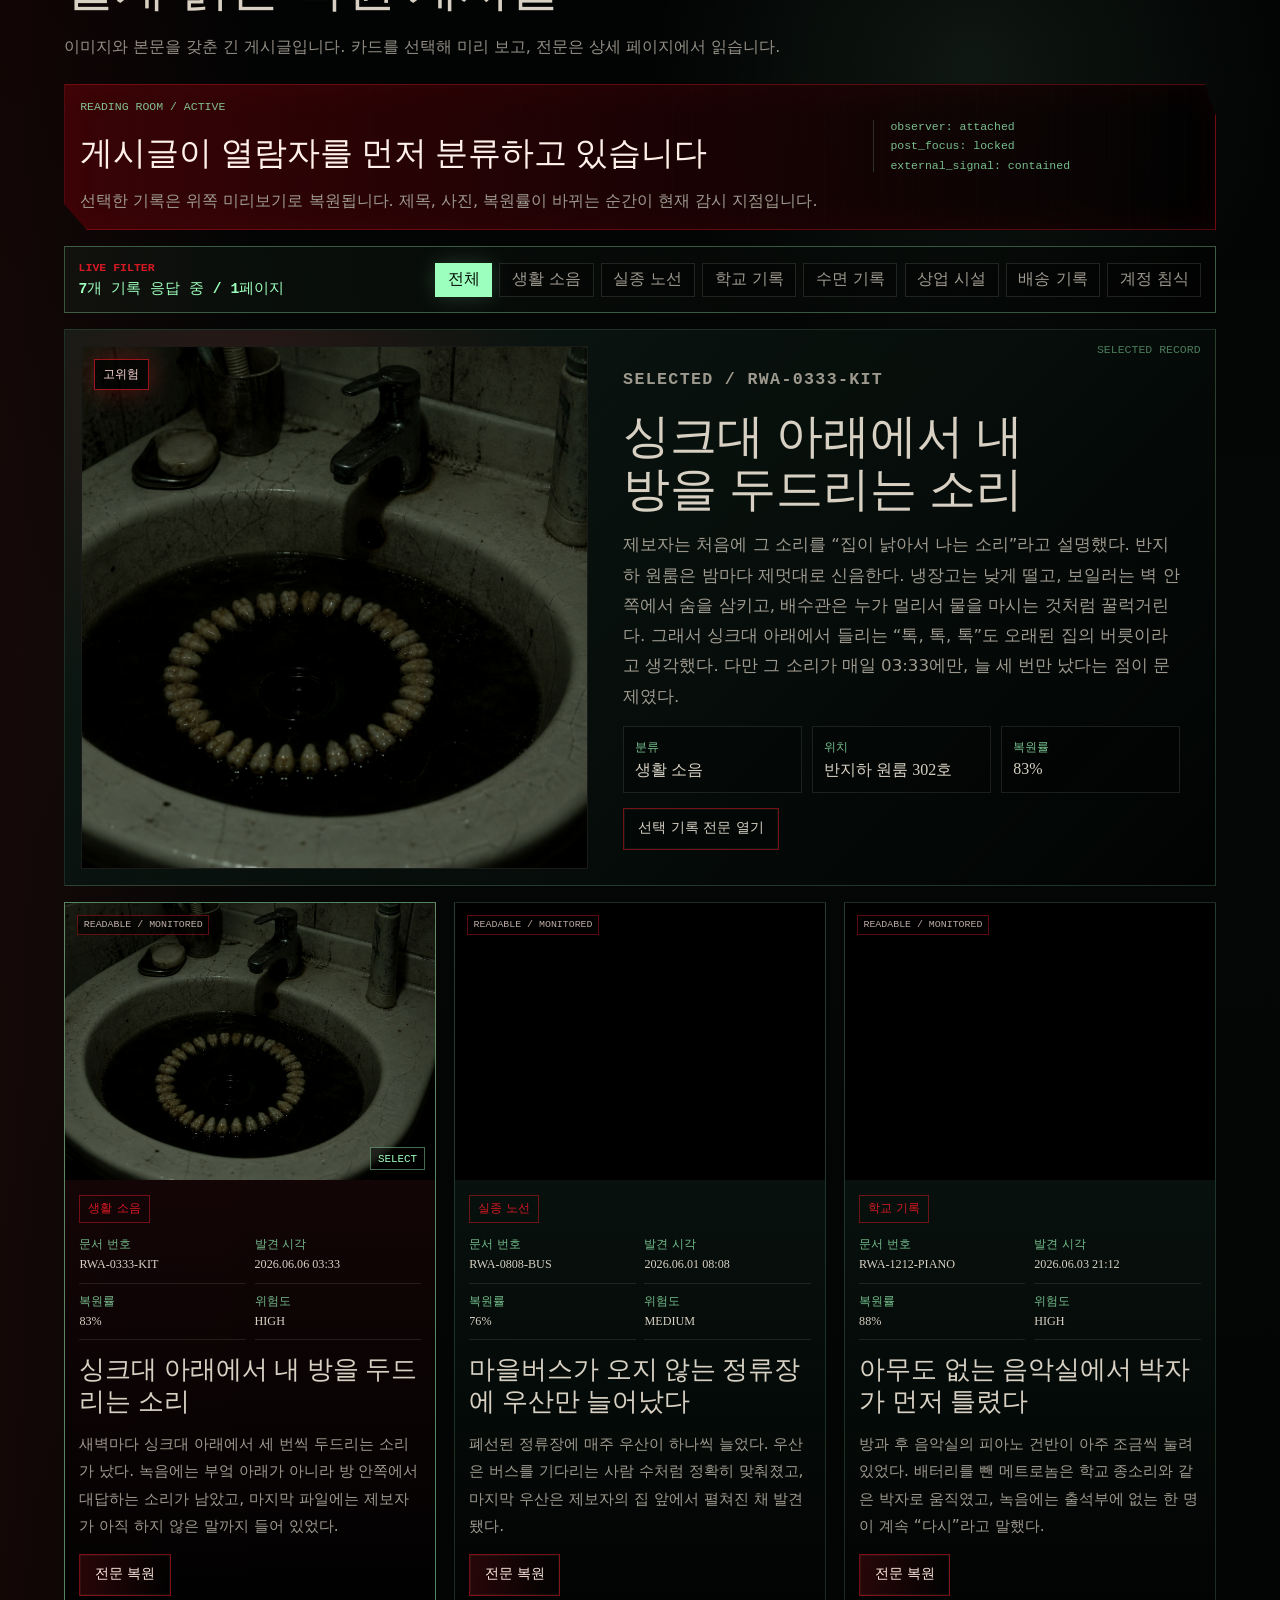
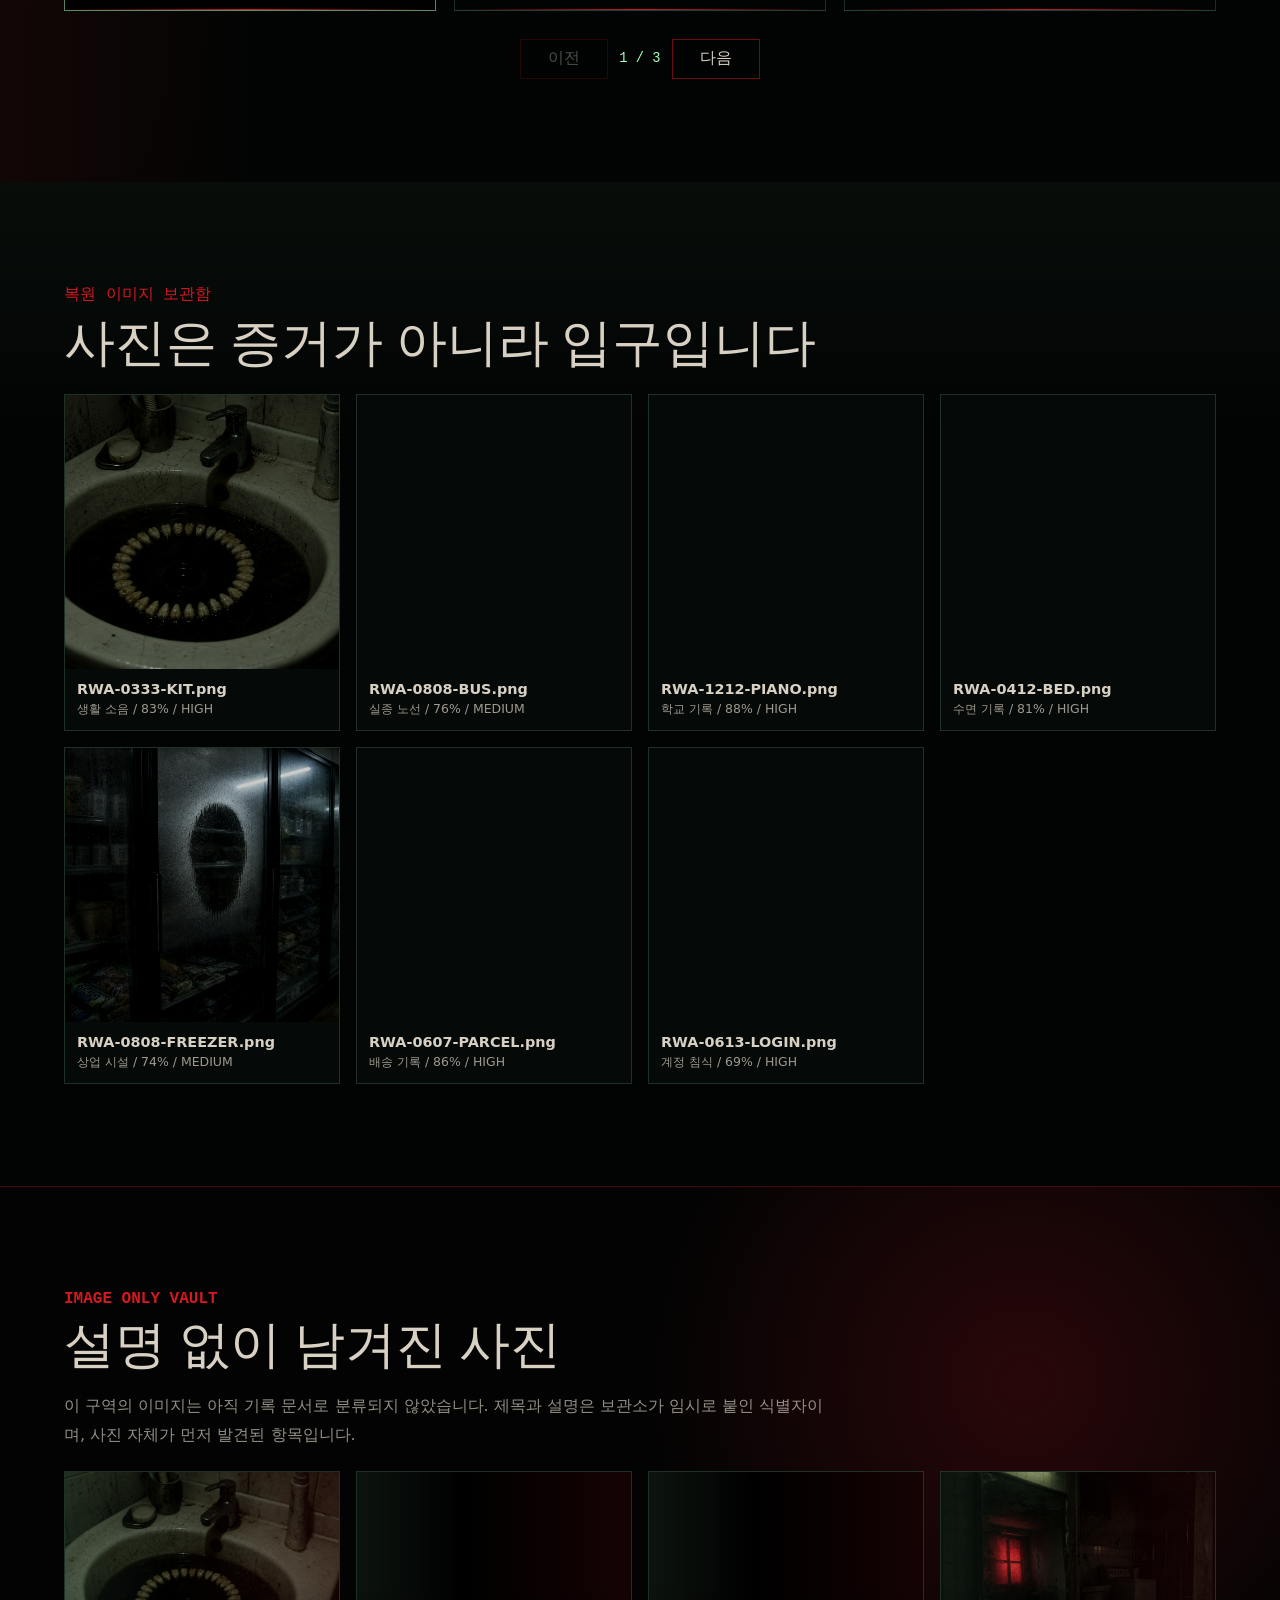
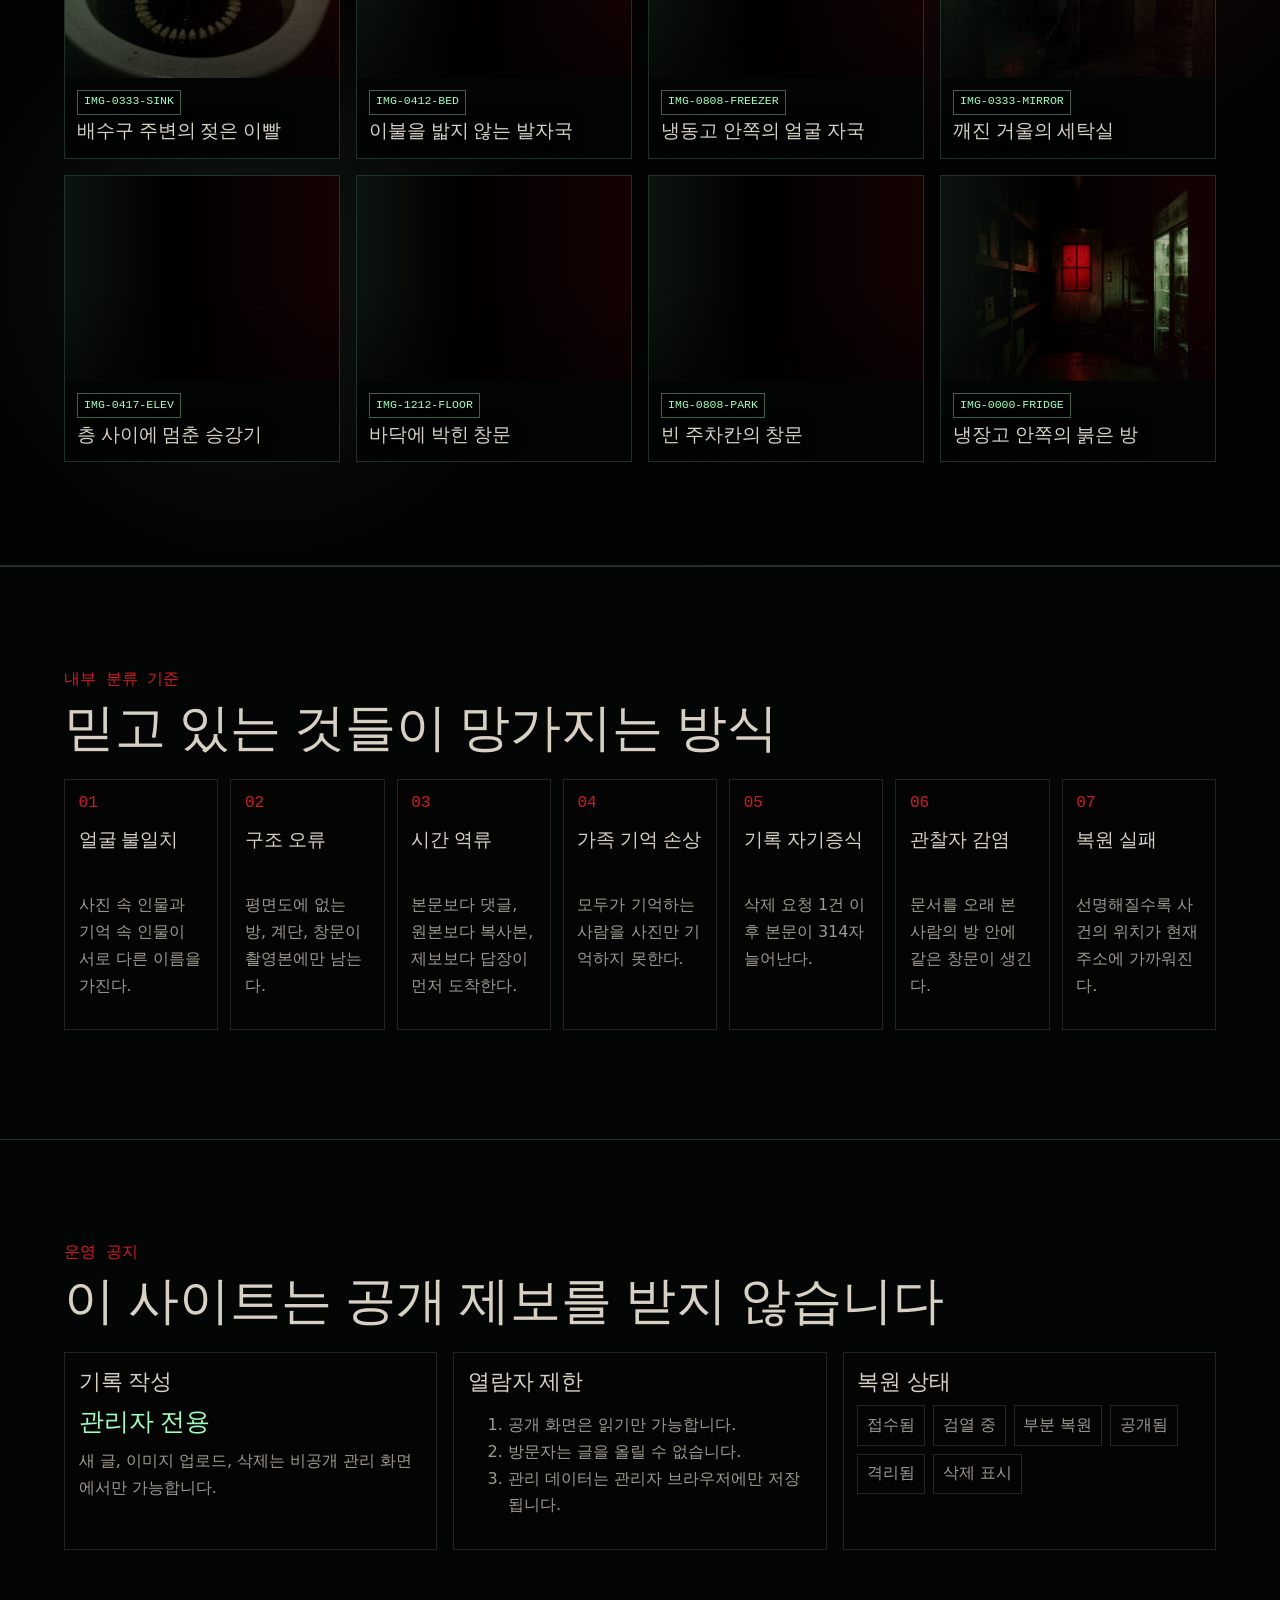
==== commit 3106eee9: "Add commercial curation section" ====
--- a/index.html
+++ b/index.html
@@ -18,6 +18,7 @@
       <a class="brand glitch-text" href="#top" data-text="RED WINDOW">RED WINDOW</a>
       <nav class="main-nav" aria-label="주요 메뉴">
         <a href="#archive">기록</a>
+        <a href="#curation">기획</a>
         <a href="#short-stories">짧은 괴담</a>
         <a href="#anecdotes">일화</a>
         <a href="#dreams">꿈</a>
@@ -72,6 +73,45 @@
         <span>같은 창문이 서로 다른 주소에서 보고되었습니다.</span>
       </section>
 
+      <section class="product-showcase" id="curation">
+        <div class="section-title">
+          <p>CURATED HORROR EXPERIENCE</p>
+          <h2>공포 매니아가 오래 머무는 구조로 설계했습니다</h2>
+        </div>
+        <p class="section-guide">
+          RED WINDOW는 단순 게시판이 아니라, 짧은 몰입부터 긴 복원 기록까지 단계적으로 열람하게 만드는 공포 콘텐츠 패키지입니다.
+          글, 사진, 분류, 관리자 운영 화면이 하나의 세계관으로 연결됩니다.
+        </p>
+        <div class="experience-grid">
+          <article>
+            <span>01</span>
+            <h3>첫 진입 15초</h3>
+            <p>히어로, 감시 패널, 검색 영역으로 “들어오면 안 될 곳”이라는 인상을 즉시 만듭니다.</p>
+          </article>
+          <article>
+            <span>02</span>
+            <h3>짧은 소비</h3>
+            <p>짧은 괴담과 실제 일화형 기록을 먼저 배치해 모바일에서도 빠르게 몰입할 수 있습니다.</p>
+          </article>
+          <article>
+            <span>03</span>
+            <h3>긴 체류</h3>
+            <p>긴 게시글은 카드, 미리보기, 상세 페이지로 분리해 독자가 자연스럽게 다음 기록을 열게 합니다.</p>
+          </article>
+          <article>
+            <span>04</span>
+            <h3>비공개 운영</h3>
+            <p>관리자만 콘텐츠를 추가, 삭제, 분류할 수 있어 공개 화면은 읽기 경험에 집중됩니다.</p>
+          </article>
+        </div>
+        <div class="metric-strip" aria-label="콘텐츠 구성 지표">
+          <div><strong>4</strong><span>콘텐츠 타입</span></div>
+          <div><strong>3</strong><span>긴 글 페이지 단위</span></div>
+          <div><strong>0</strong><span>공개 작성 경로</span></div>
+          <div><strong>100%</strong><span>정적 배포 대응</span></div>
+        </div>
+      </section>
+
       <section class="identity-check">
         <div class="identity-panel">
           <p class="type">열람자 상태 확인</p>
--- a/css/styles.css
+++ b/css/styles.css
@@ -359,6 +359,7 @@
 }
 
 .identity-check,
+.product-showcase,
 .quick-board,
 .anecdote-board,
 .dream-board,
@@ -377,6 +378,99 @@
   gap: 1rem;
   border-top: 1px solid var(--line);
   background: #040605;
+}
+
+.product-showcase {
+  position: relative;
+  overflow: hidden;
+  border-top: 1px solid rgba(212, 25, 35, 0.24);
+  background:
+    linear-gradient(135deg, rgba(212, 25, 35, 0.1), transparent 20rem),
+    linear-gradient(180deg, rgba(157, 255, 189, 0.035), transparent 18rem),
+    #030504;
+}
+
+.product-showcase::before {
+  content: "";
+  position: absolute;
+  inset: 1.2rem;
+  pointer-events: none;
+  border: 1px solid rgba(157, 255, 189, 0.08);
+}
+
+.experience-grid {
+  position: relative;
+  z-index: 1;
+  display: grid;
+  grid-template-columns: repeat(4, minmax(0, 1fr));
+  gap: 1rem;
+  margin-top: 1.6rem;
+}
+
+.experience-grid article {
+  min-height: 15rem;
+  display: grid;
+  align-content: space-between;
+  gap: 1rem;
+  border: 1px solid rgba(157, 255, 189, 0.16);
+  padding: 1.05rem;
+  background:
+    linear-gradient(180deg, rgba(10, 22, 17, 0.72), rgba(0, 0, 0, 0.52)),
+    rgba(0, 0, 0, 0.38);
+}
+
+.experience-grid span {
+  width: fit-content;
+  border: 1px solid rgba(212, 25, 35, 0.6);
+  padding: 0.25rem 0.45rem;
+  color: var(--red);
+  font-family: Consolas, "IBM Plex Mono", monospace;
+  font-size: 0.74rem;
+}
+
+.experience-grid h3 {
+  margin: 0;
+  color: var(--paper);
+  font-family: "Noto Serif KR", serif;
+  font-size: 1.45rem;
+  line-height: 1.24;
+}
+
+.experience-grid p {
+  margin: 0;
+  color: rgba(215, 208, 195, 0.7);
+  line-height: 1.72;
+}
+
+.metric-strip {
+  position: relative;
+  z-index: 1;
+  display: grid;
+  grid-template-columns: repeat(4, minmax(0, 1fr));
+  gap: 1px;
+  margin-top: 1rem;
+  border: 1px solid rgba(157, 255, 189, 0.16);
+  background: rgba(157, 255, 189, 0.14);
+}
+
+.metric-strip div {
+  display: grid;
+  gap: 0.2rem;
+  padding: 1rem;
+  background: rgba(3, 6, 5, 0.9);
+}
+
+.metric-strip strong {
+  color: var(--paper);
+  font-family: "Noto Serif KR", serif;
+  font-size: clamp(1.65rem, 4vw, 2.75rem);
+  line-height: 1;
+}
+
+.metric-strip span {
+  color: rgba(157, 255, 189, 0.74);
+  font-family: Consolas, "IBM Plex Mono", monospace;
+  font-size: 0.78rem;
 }
 
 .identity-panel,
@@ -1773,6 +1867,8 @@
   }
 
   .identity-check,
+  .experience-grid,
+  .metric-strip,
   .admin-status-grid,
   .quick-grid,
   .anecdote-list,
